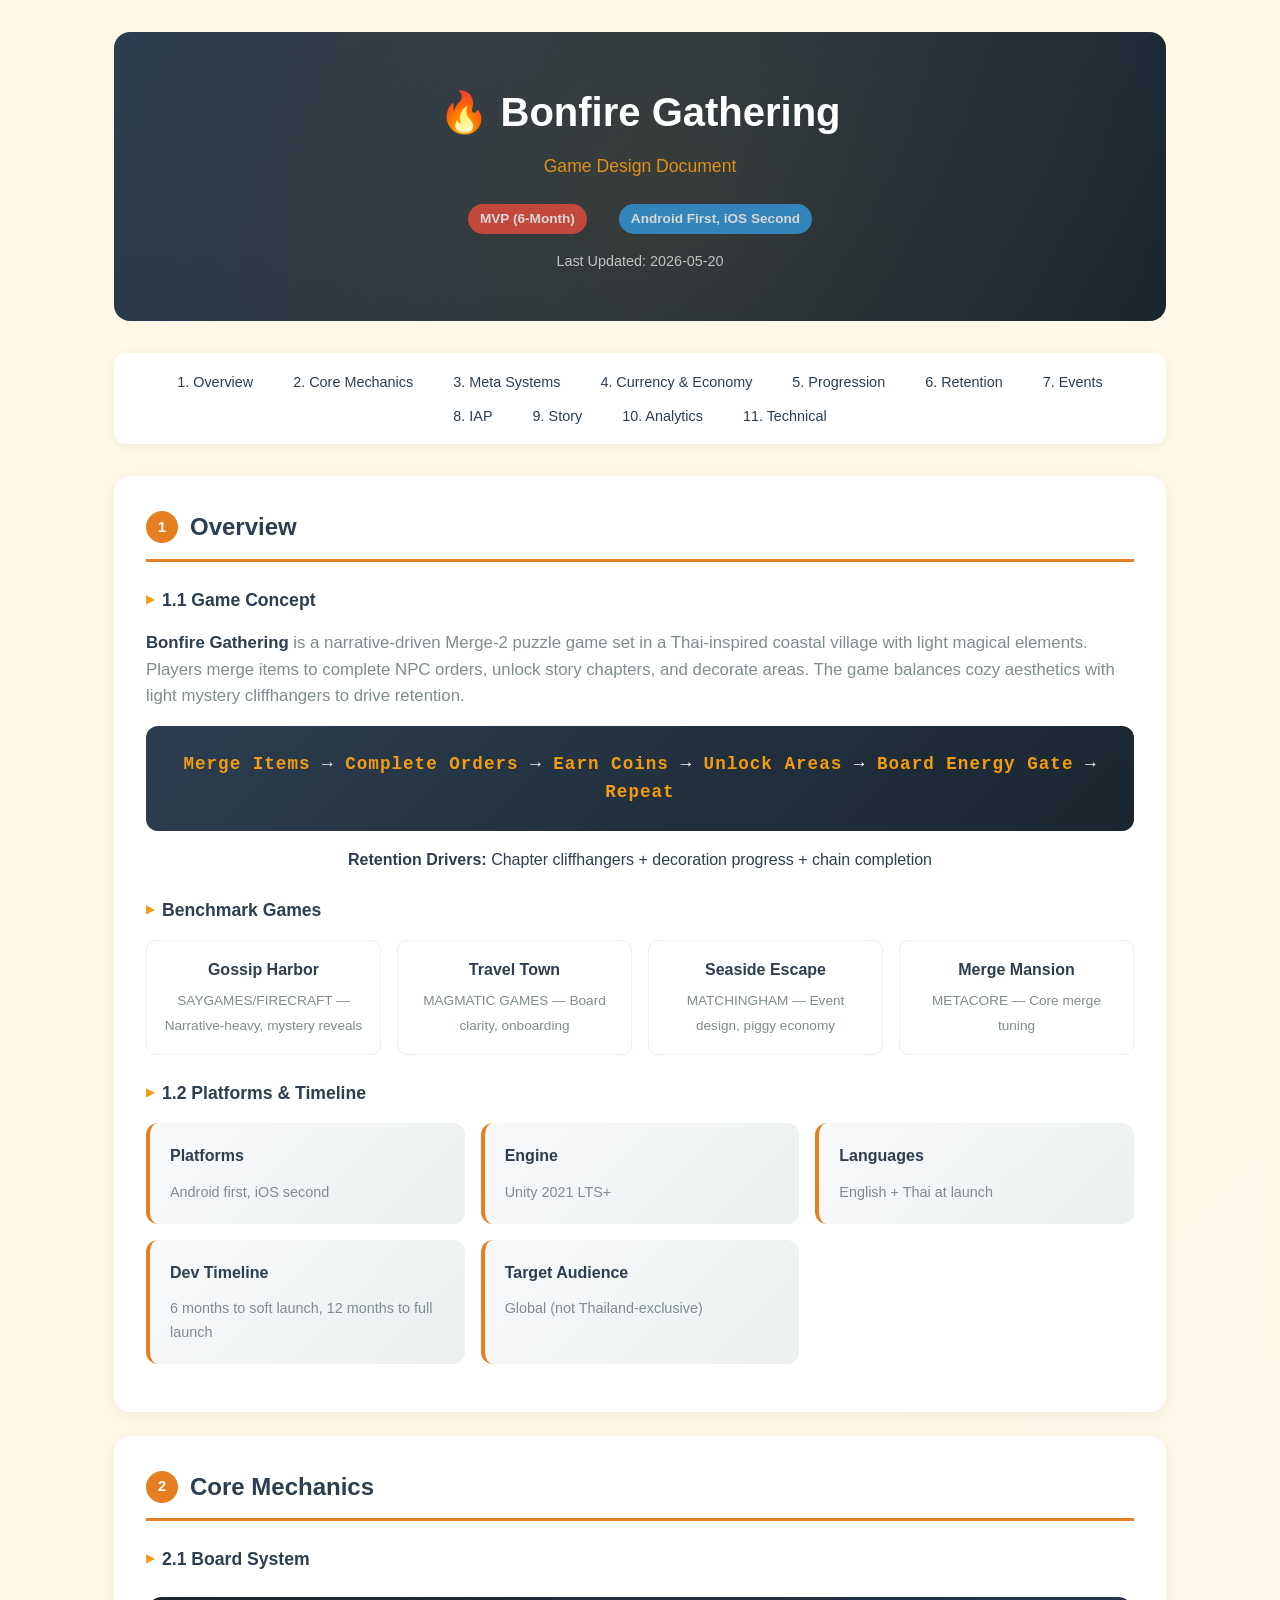
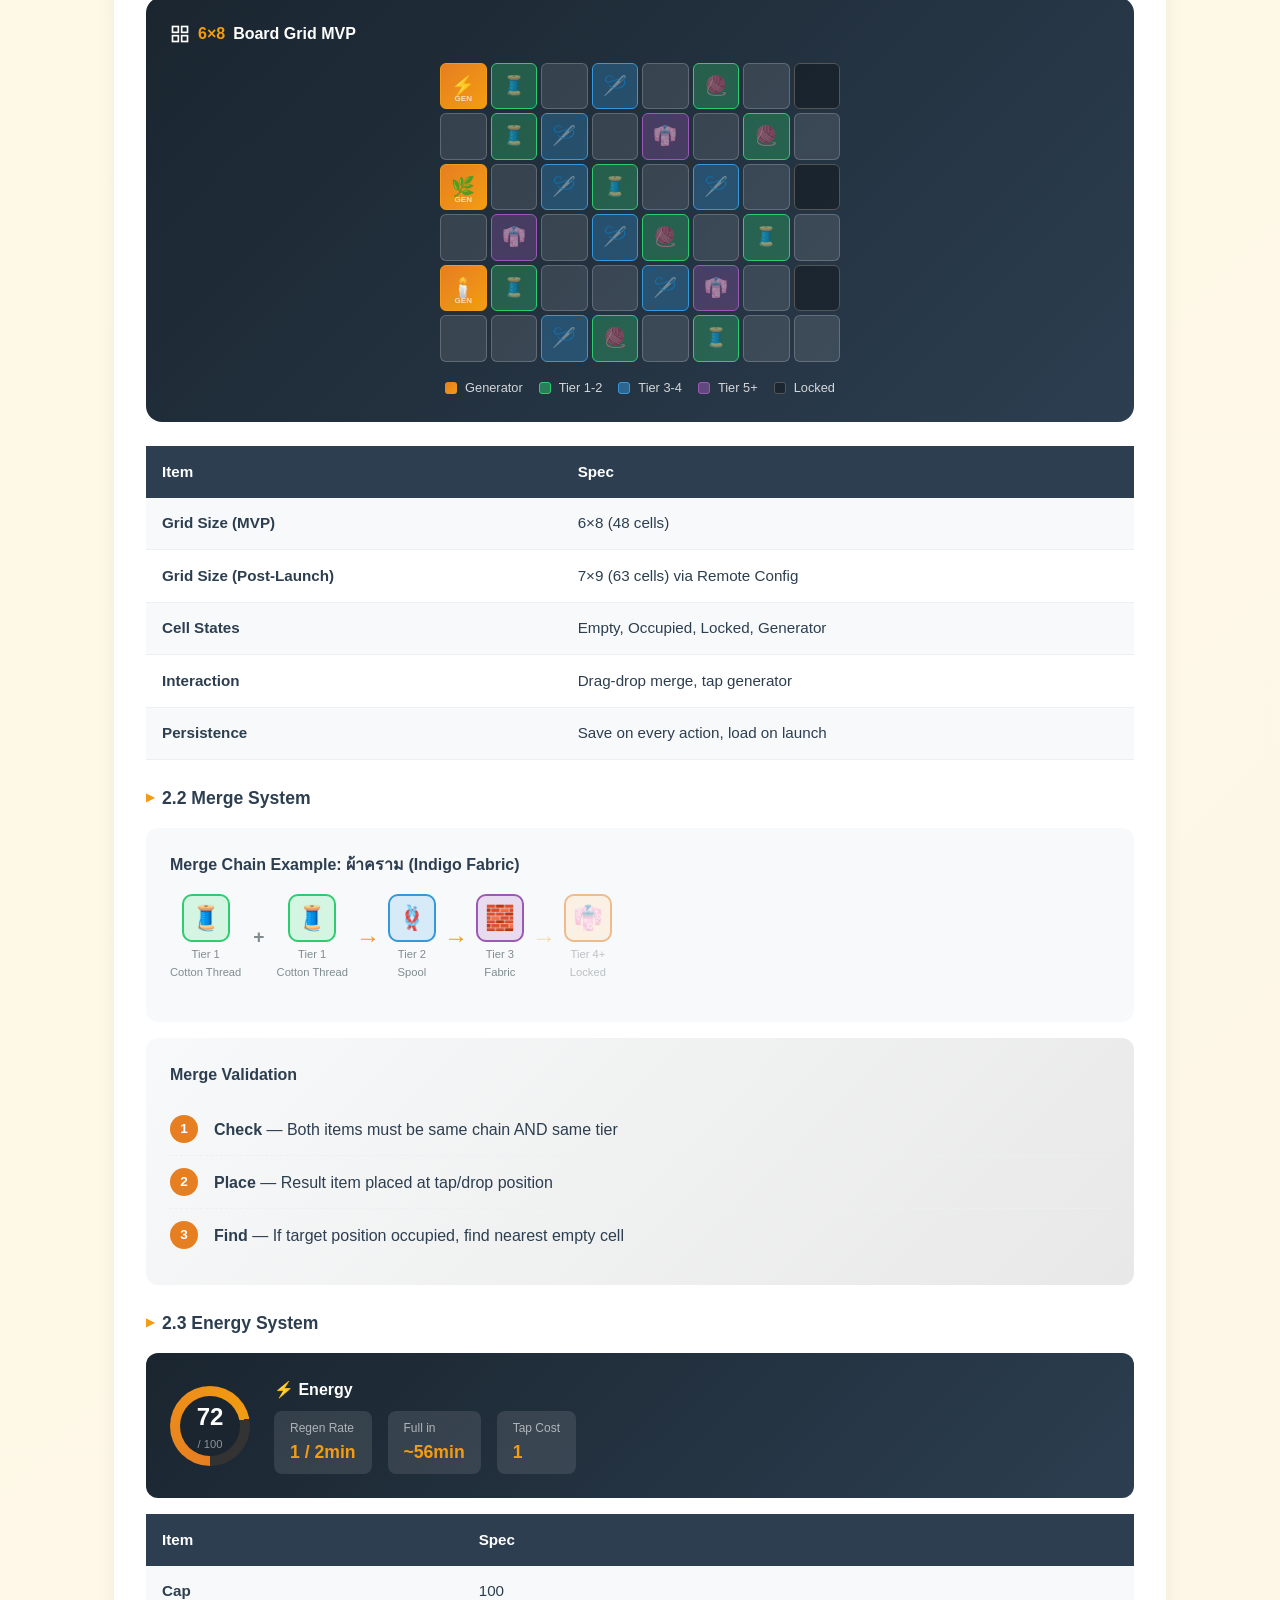
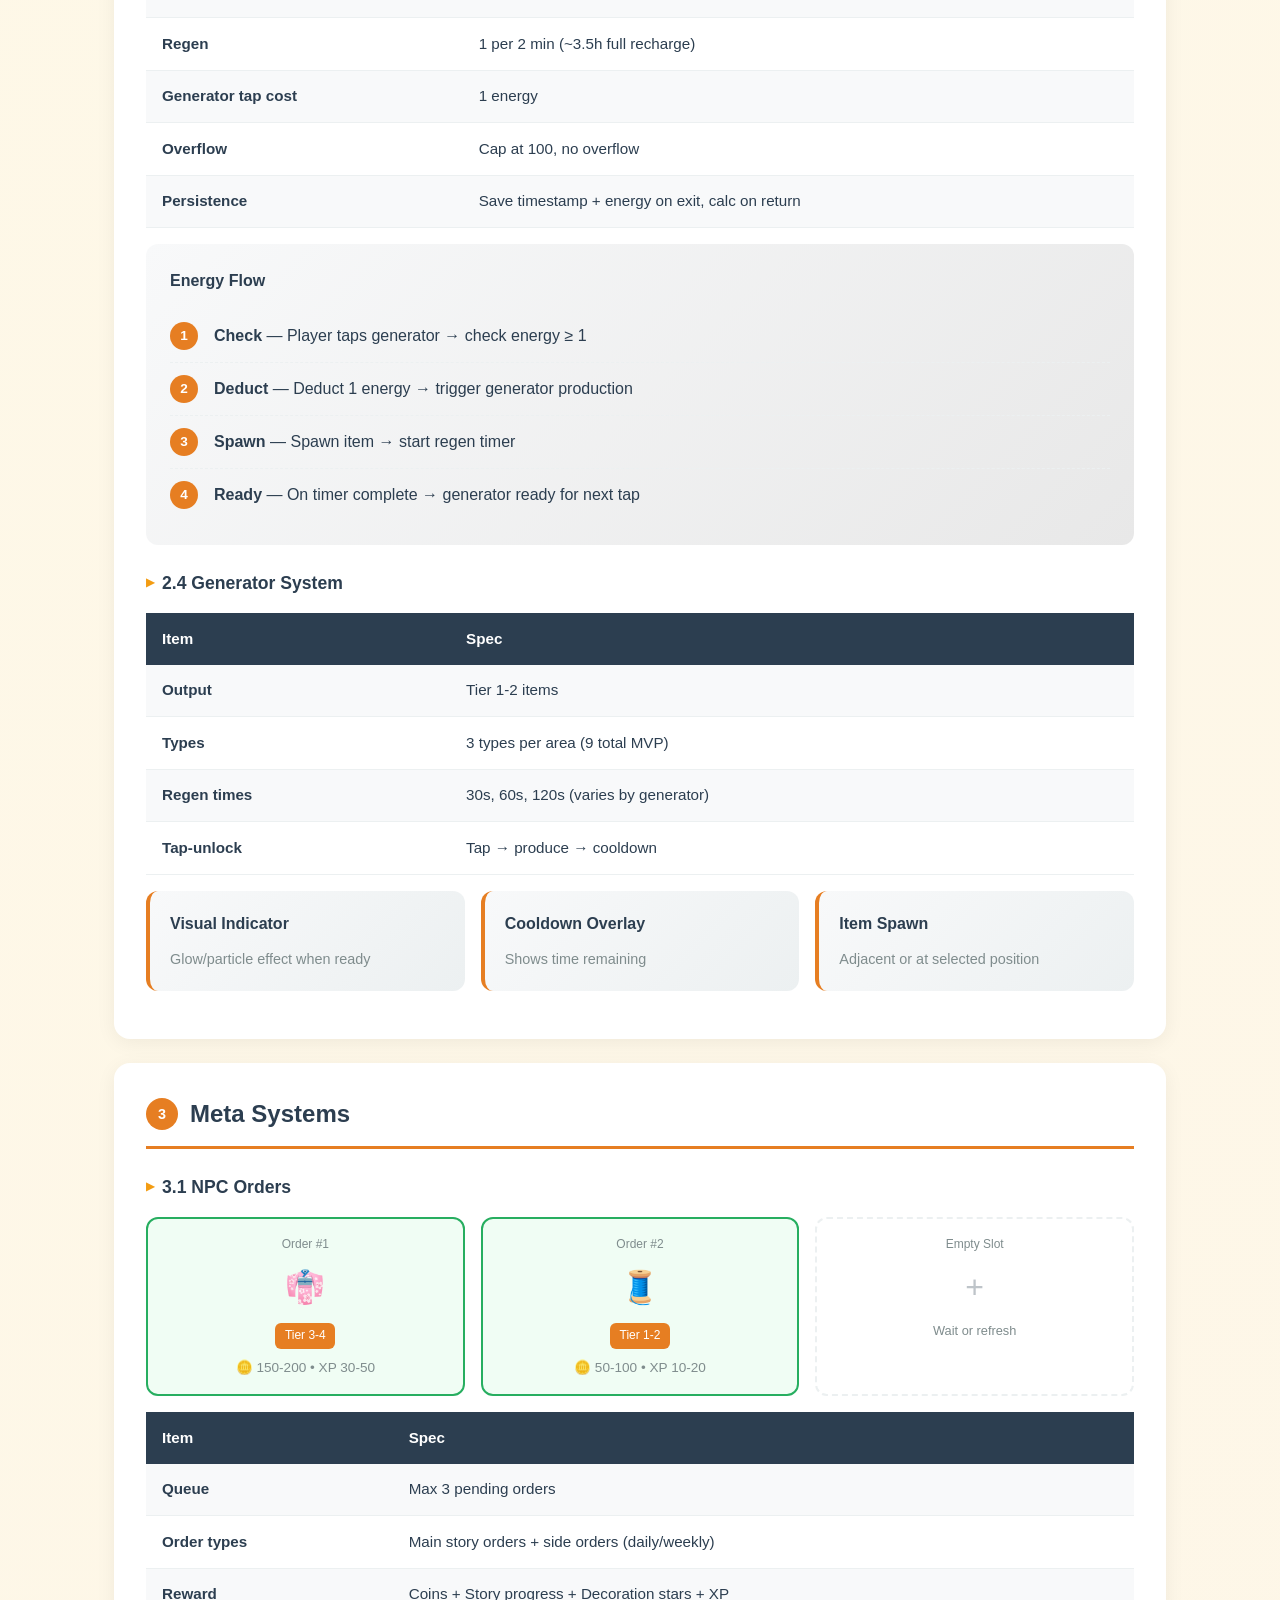
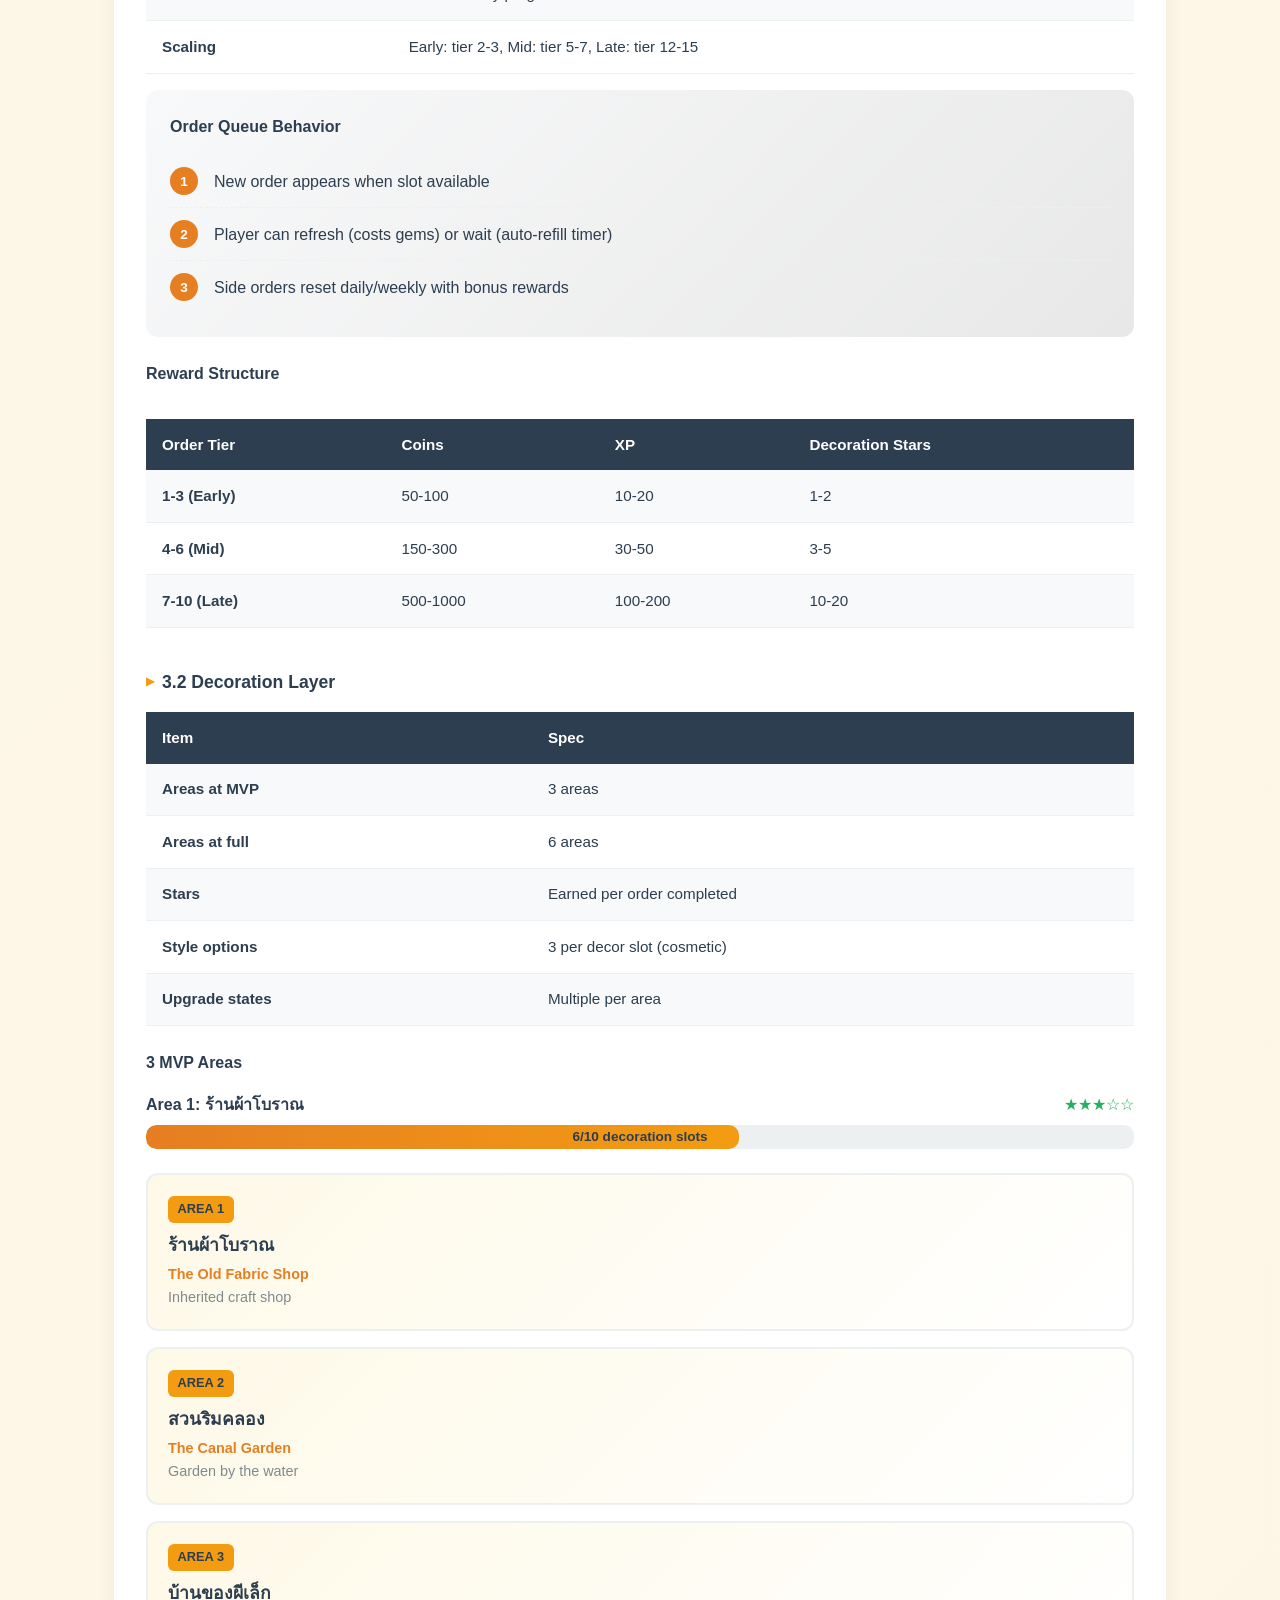
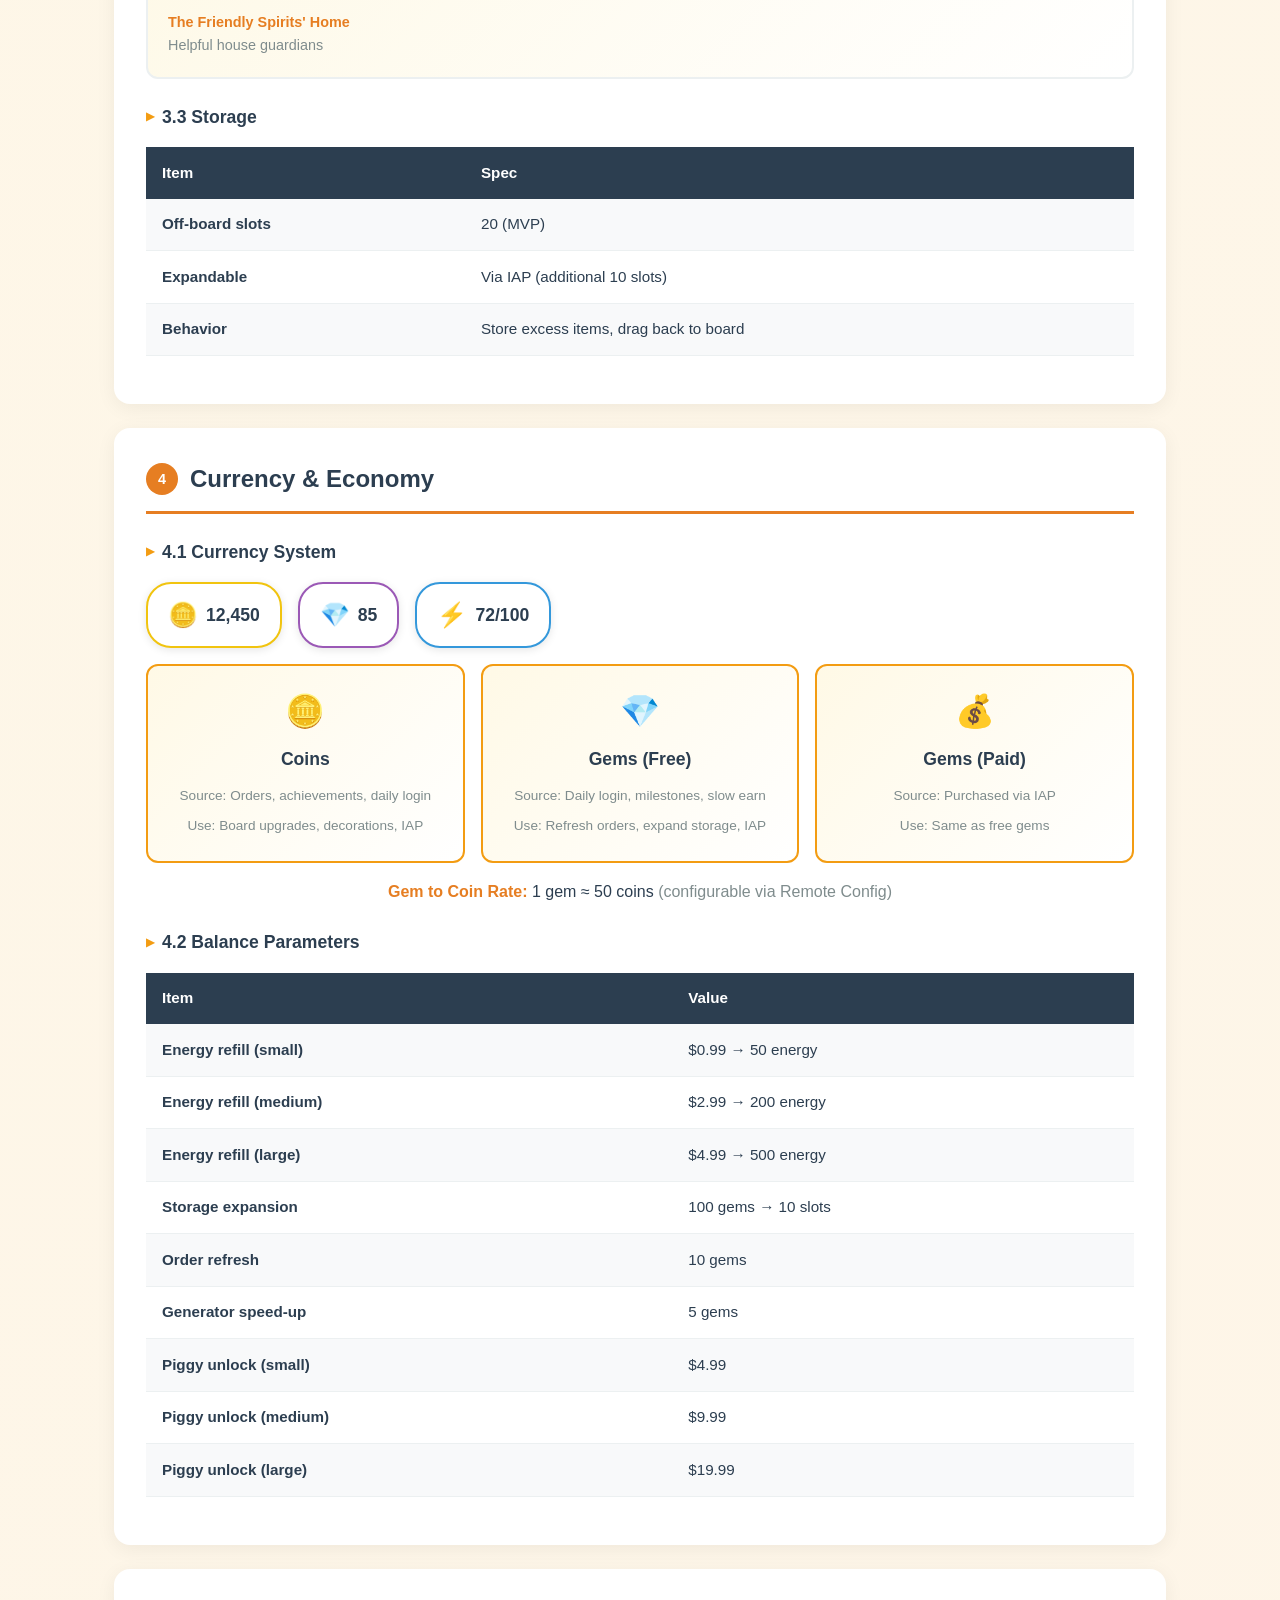
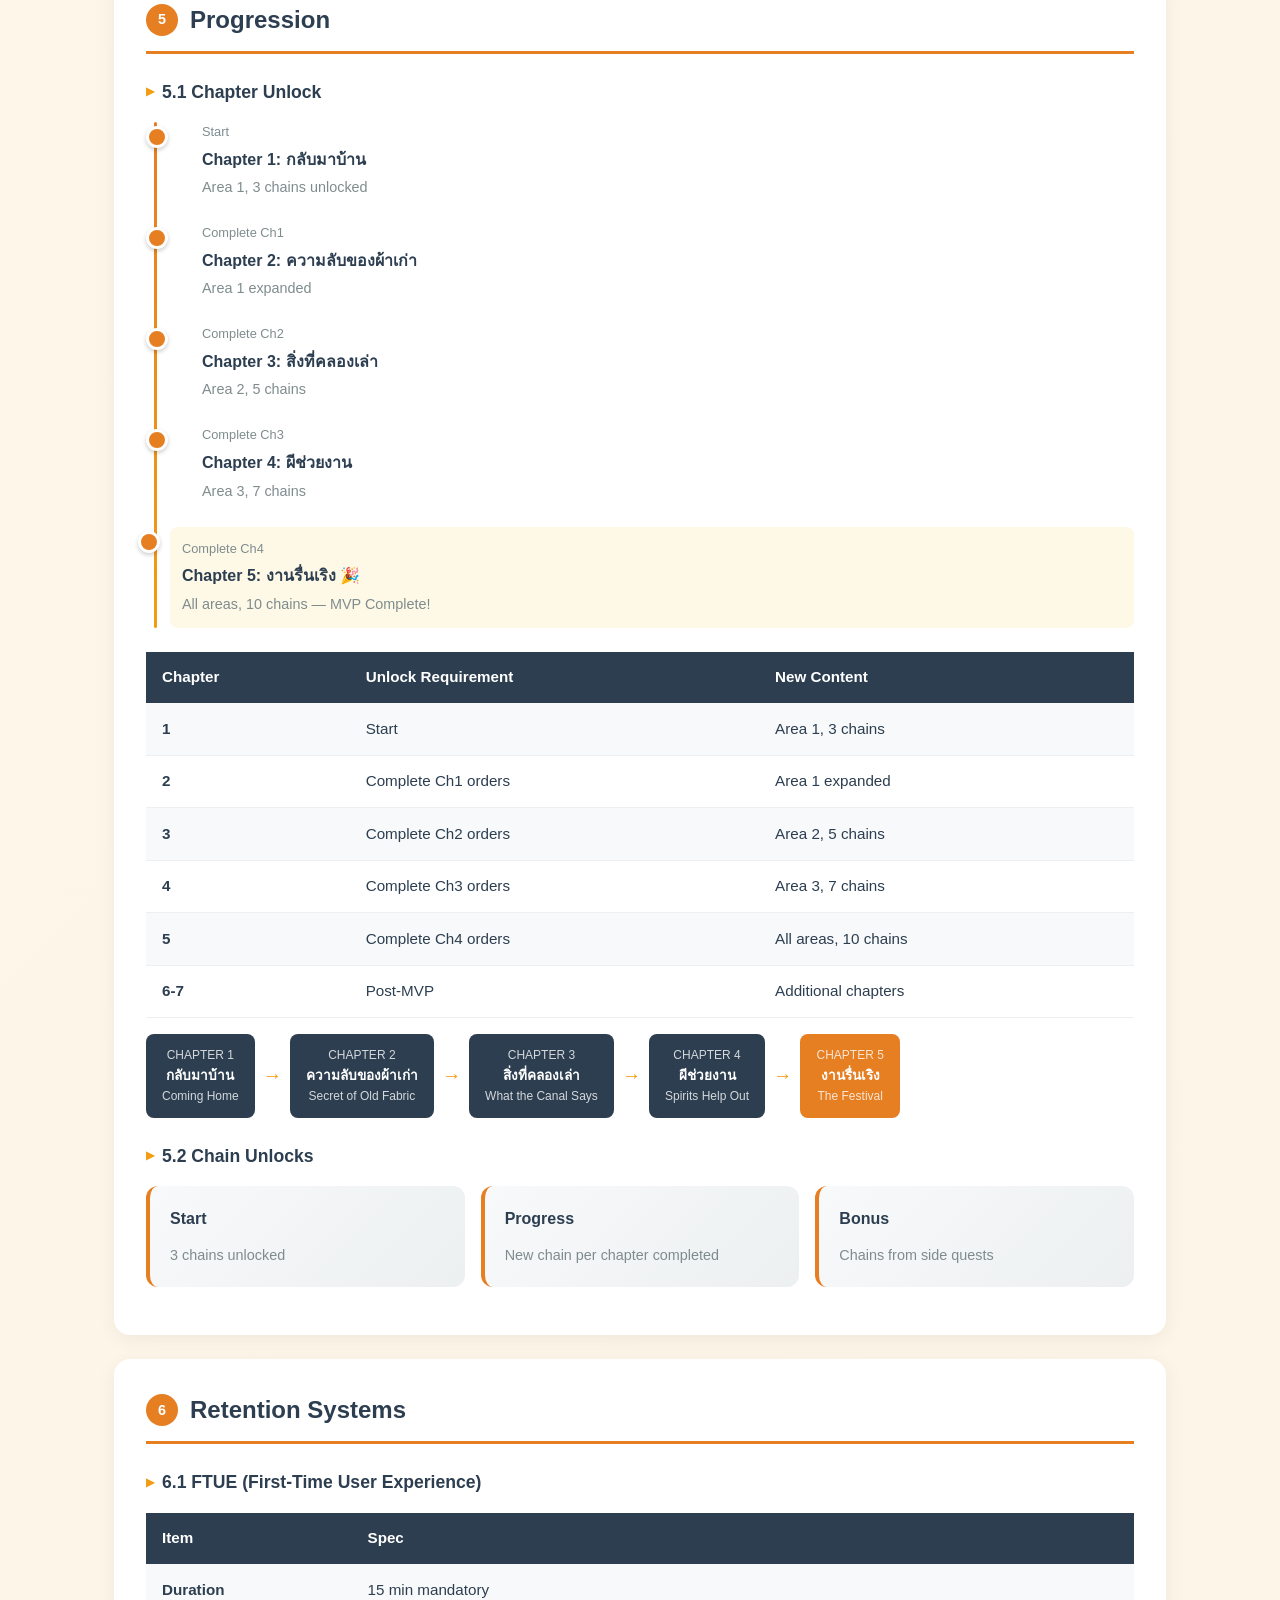
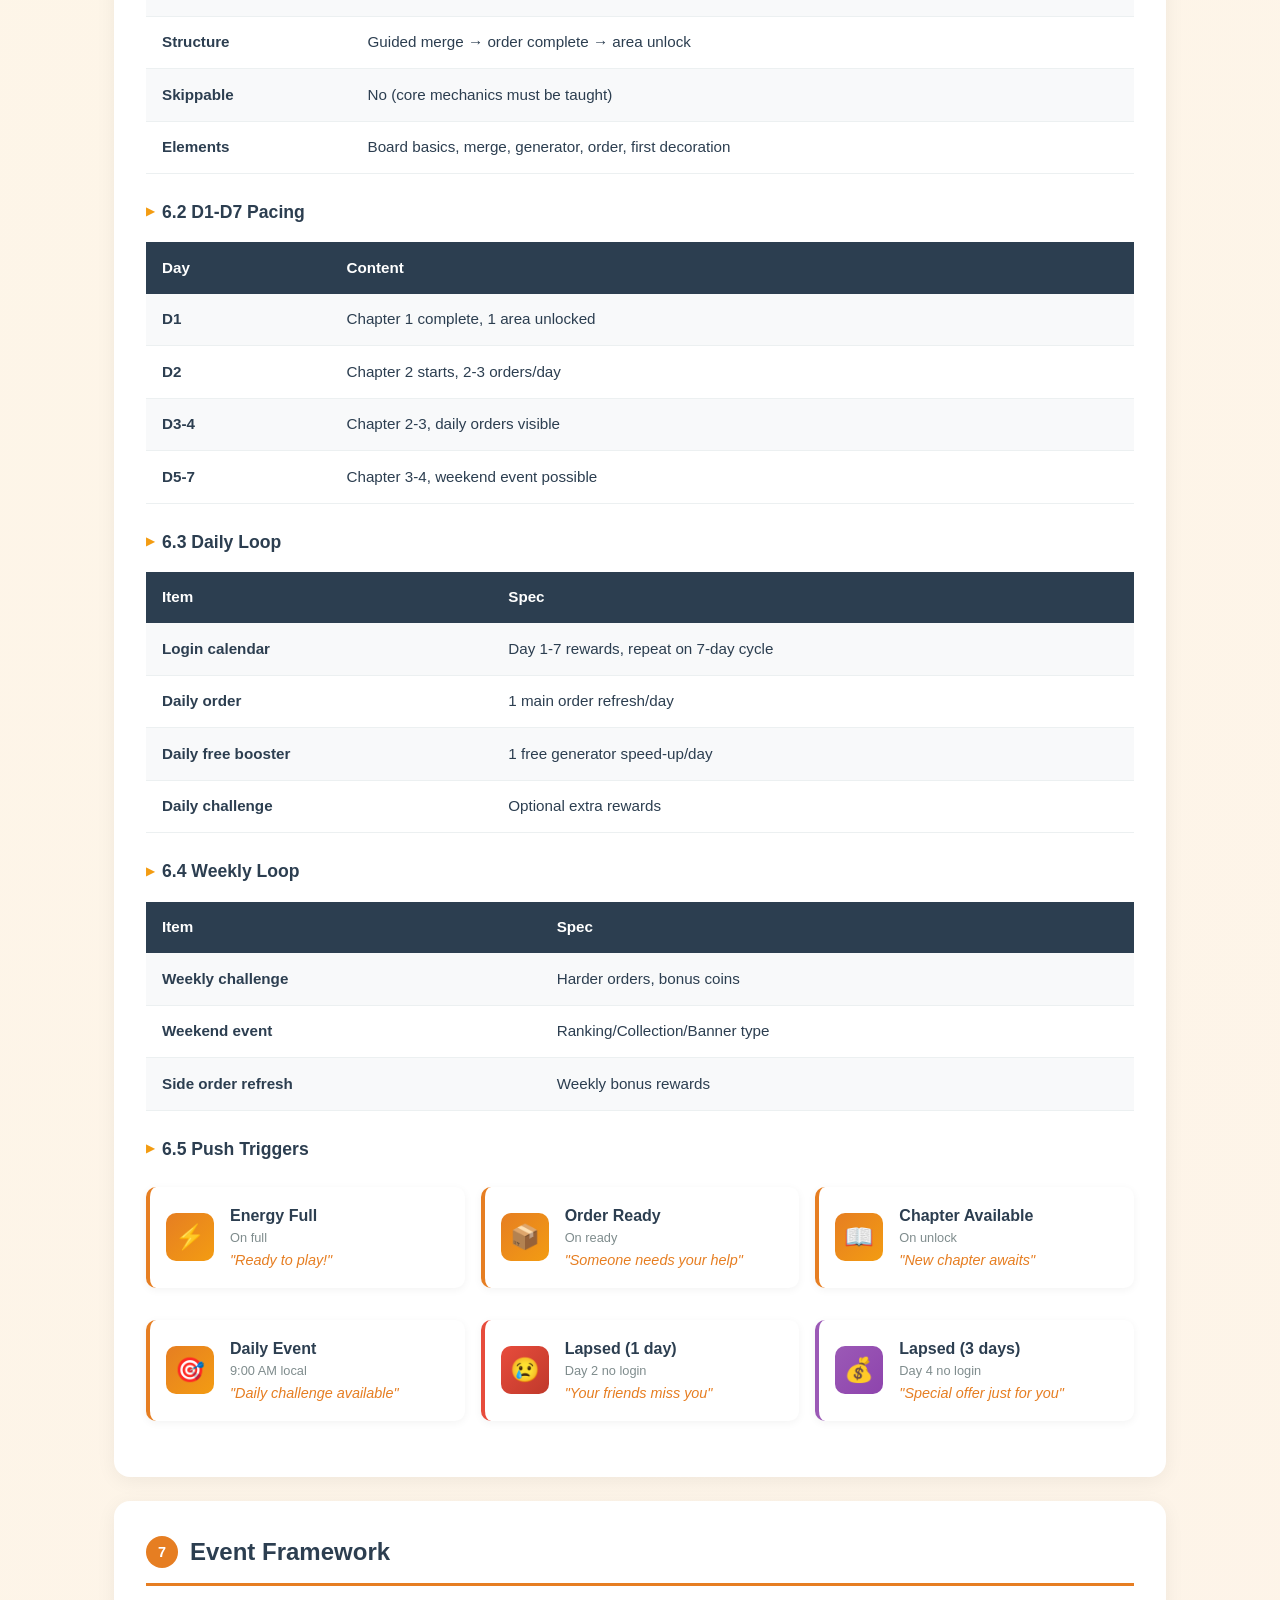
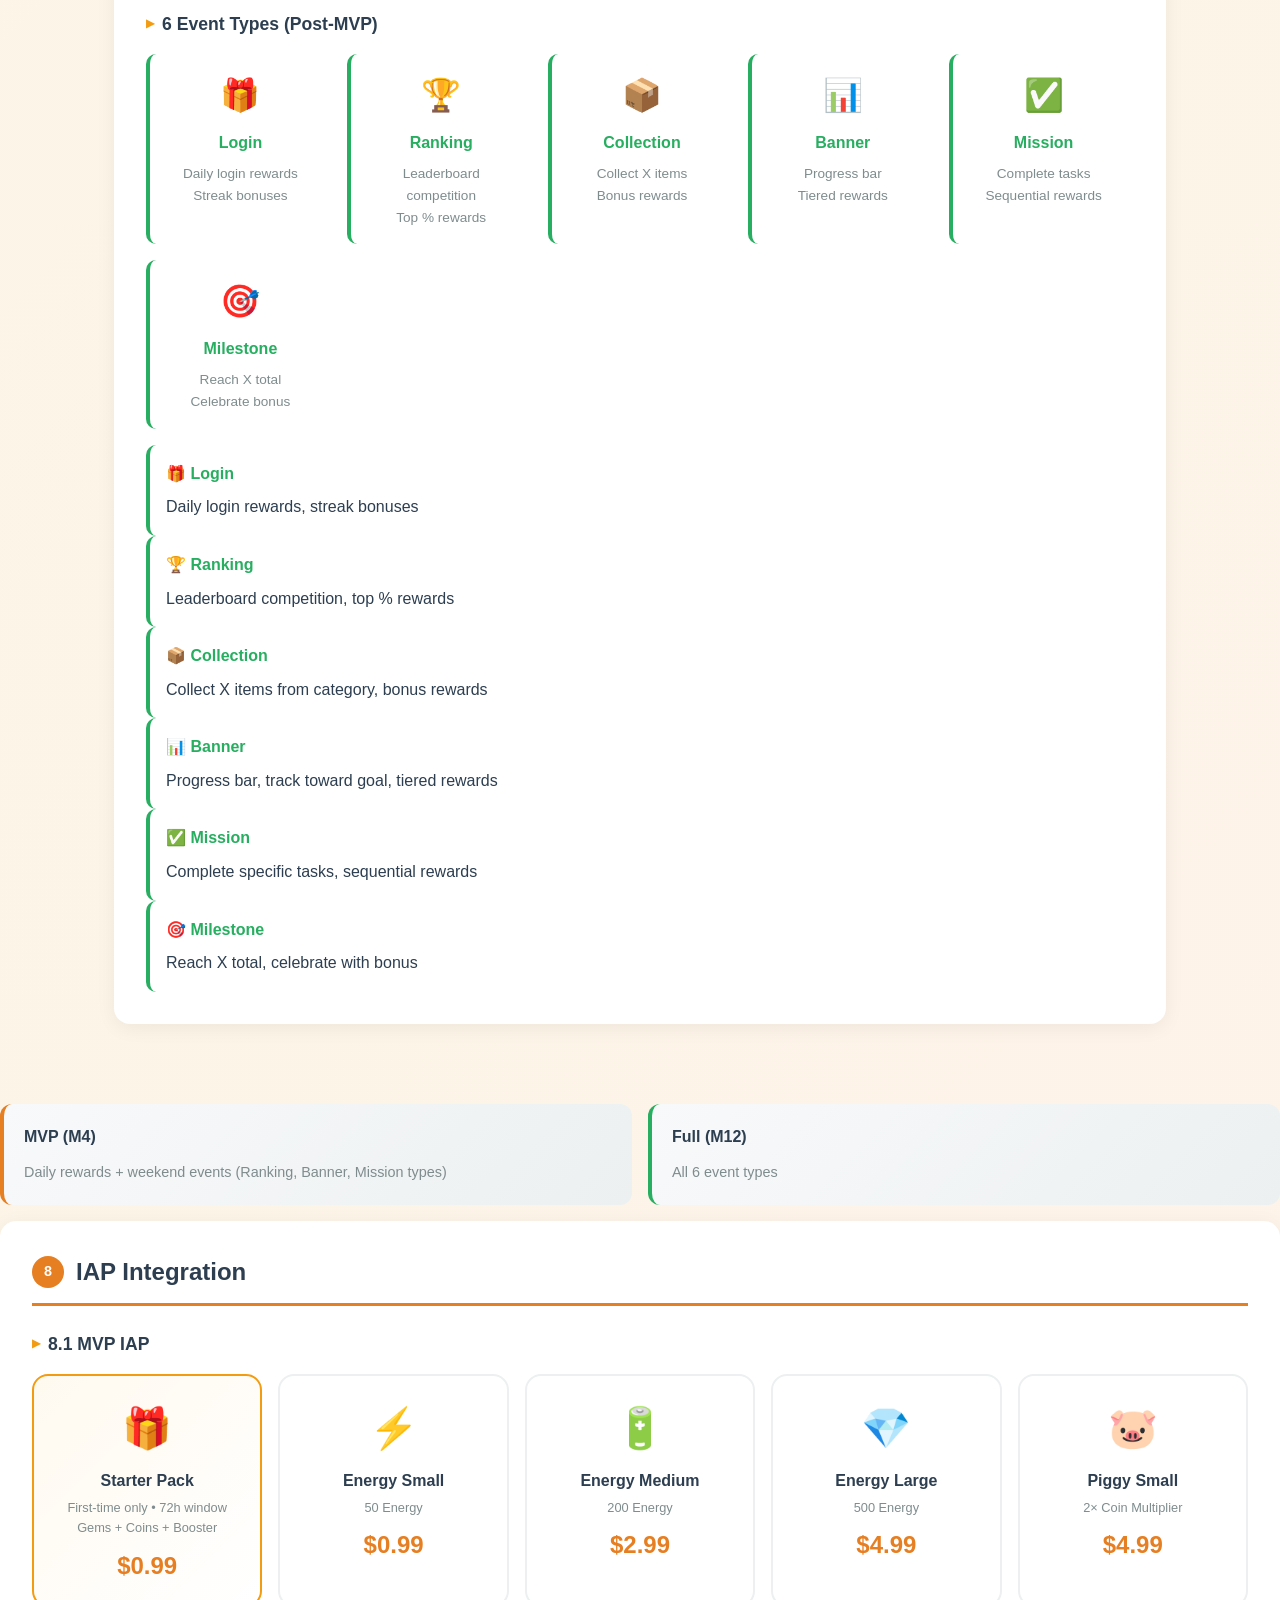
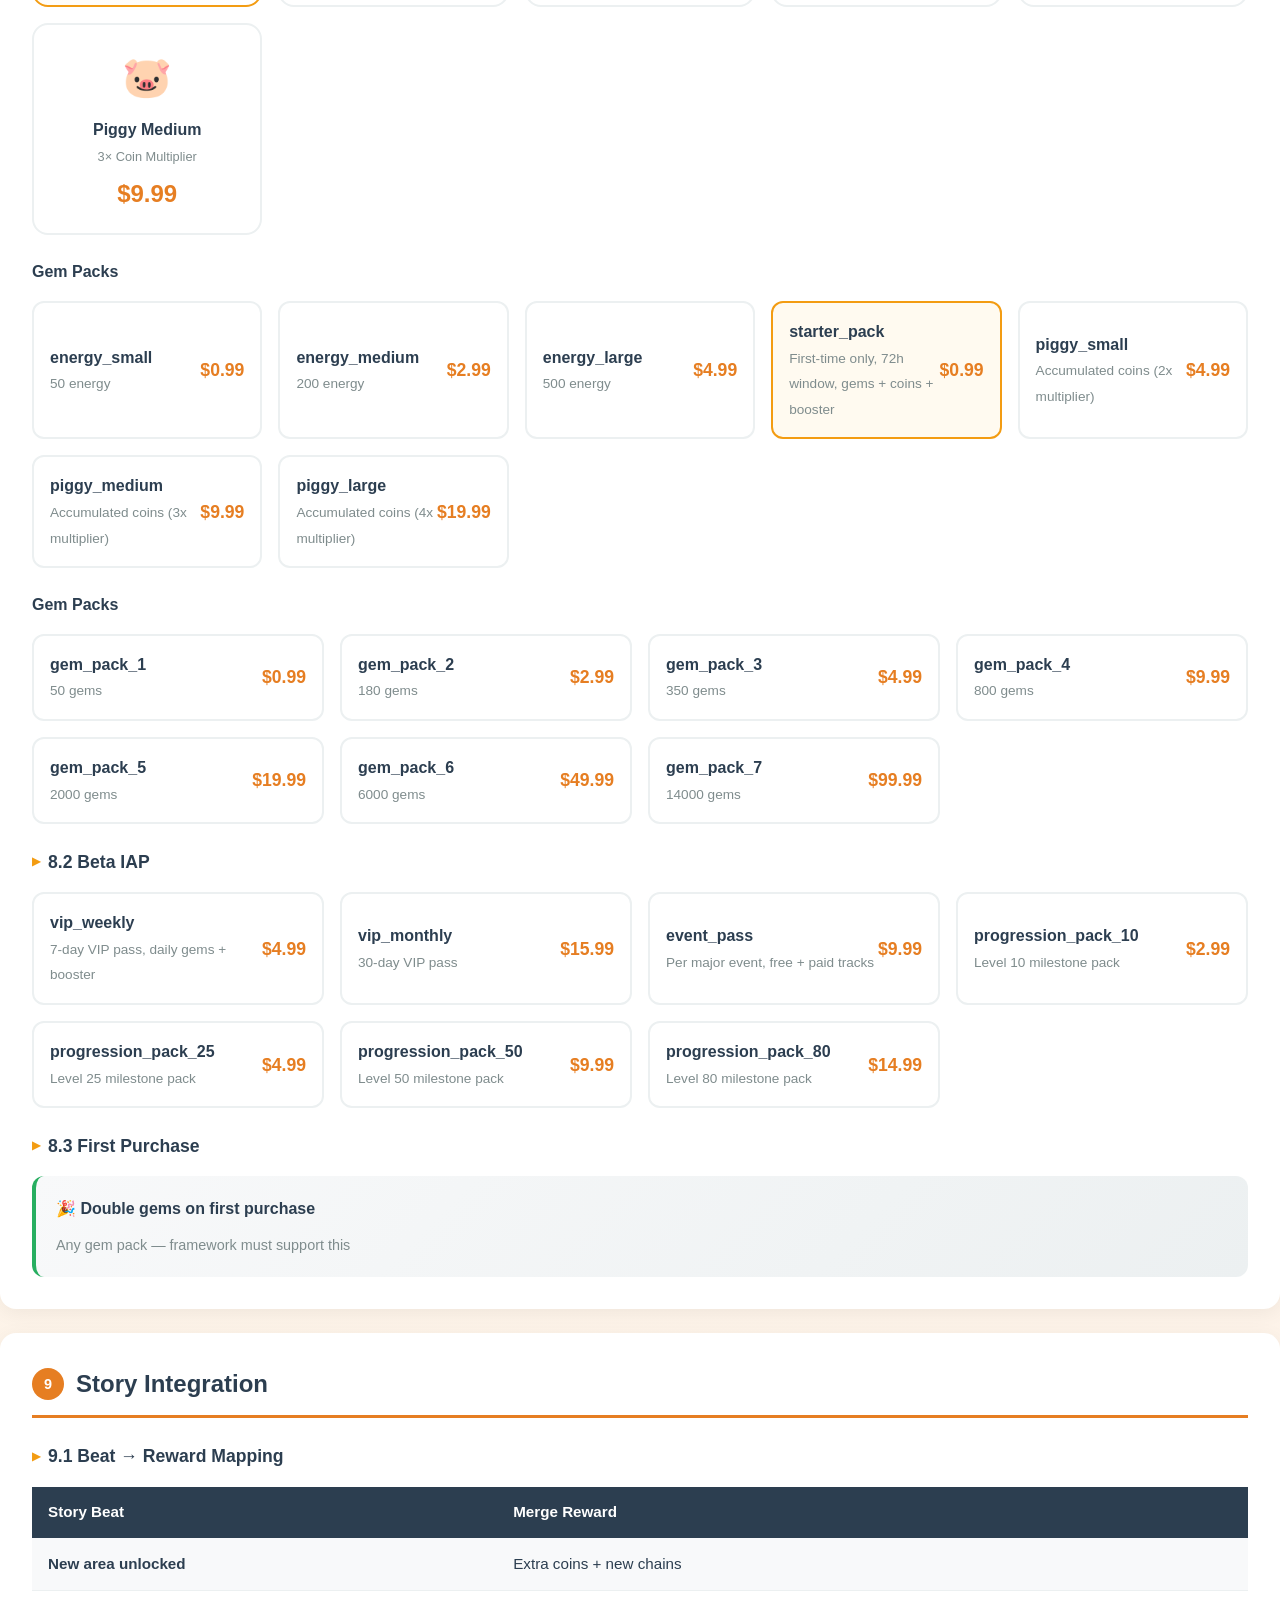
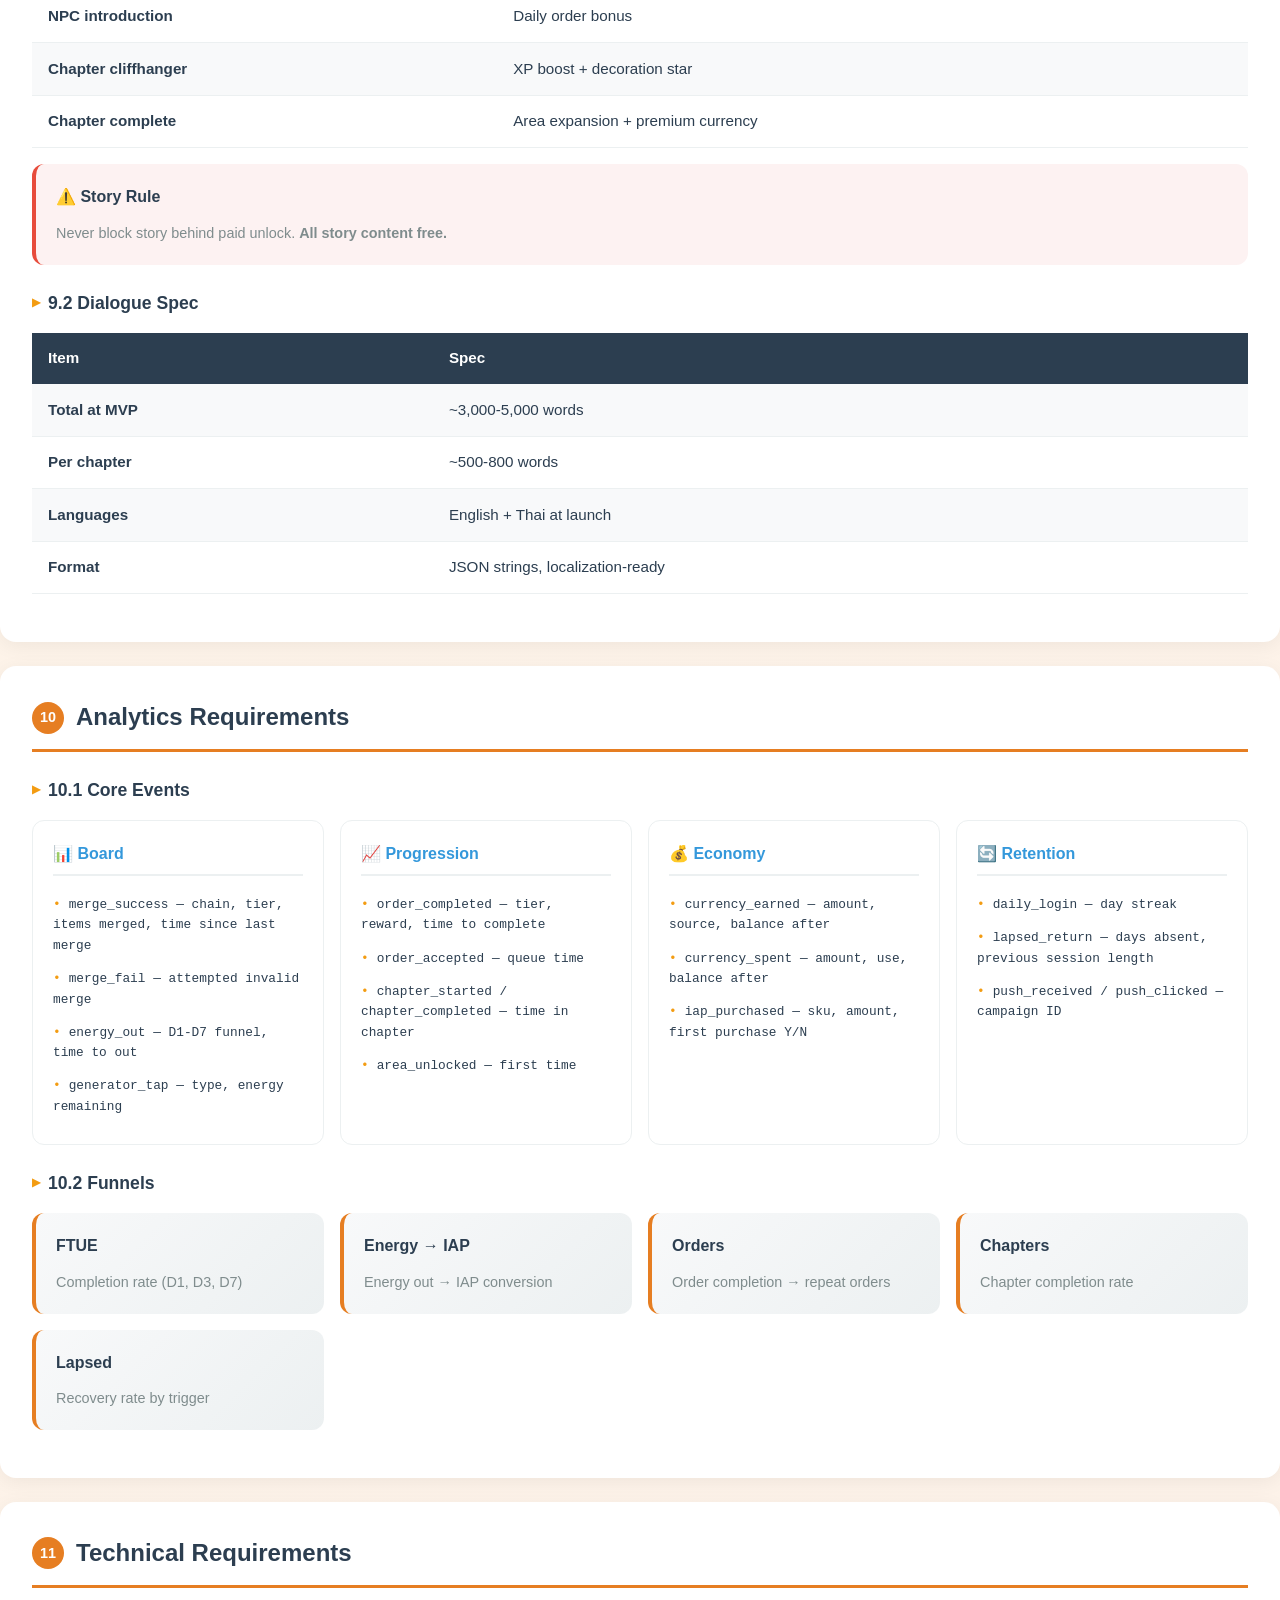
==== public/GAME_DESIGN_DOC.html @ 785aa9d3 "Reorganize docs to public/ for Vercel deployment" ====
<!DOCTYPE html>
<html lang="en">
<head>
<meta charset="UTF-8">
<meta name="viewport" content="width=device-width, initial-scale=1.0">
<title>Game Design Document — Bonfire Gathering</title>
<style>
  :root {
    --primary: #e67e22;
    --primary-dark: #d35400;
    --secondary: #2c3e50;
    --accent: #f39c12;
    --bg-light: #fef9e7;
    --bg-card: #ffffff;
    --text: #2c3e50;
    --text-light: #7f8c8d;
    --border: #ecf0f1;
    --success: #27ae60;
    --info: #3498db;
  }

  * { box-sizing: border-box; margin: 0; padding: 0; }

  body {
    font-family: -apple-system, BlinkMacSystemFont, 'Segoe UI', Roboto, sans-serif;
    background: linear-gradient(135deg, var(--bg-light) 0%, #fdf2e9 100%);
    color: var(--text);
    line-height: 1.6;
    min-height: 100vh;
  }

  .container {
    max-width: 1100px;
    margin: 0 auto;
    padding: 2rem 1.5rem;
  }

  header {
    text-align: center;
    padding: 3rem 1rem;
    background: linear-gradient(135deg, var(--secondary) 0%, #1a252f 100%);
    color: white;
    border-radius: 16px;
    margin-bottom: 2rem;
    position: relative;
    overflow: hidden;
  }

  header::before {
    content: '';
    position: absolute;
    top: -50%;
    left: -50%;
    width: 200%;
    height: 200%;
    background: radial-gradient(circle, rgba(243,156,18,0.1) 0%, transparent 50%);
    animation: glow 8s ease-in-out infinite;
  }

  @keyframes glow {
    0%, 100% { transform: scale(1); opacity: 0.5; }
    50% { transform: scale(1.1); opacity: 0.8; }
  }

  header h1 {
    font-size: 2.5rem;
    font-weight: 700;
    margin-bottom: 0.5rem;
    position: relative;
  }

  header .subtitle {
    font-size: 1.1rem;
    opacity: 0.9;
    color: var(--accent);
  }

  header .meta {
    display: flex;
    justify-content: center;
    gap: 2rem;
    margin-top: 1.5rem;
    font-size: 0.9rem;
    opacity: 0.8;
  }

  .badge {
    display: inline-block;
    background: var(--accent);
    color: var(--secondary);
    padding: 0.25rem 0.75rem;
    border-radius: 20px;
    font-weight: 600;
    font-size: 0.85rem;
  }

  .badge.mvp { background: #e74c3c; color: white; }
  .badge.platform { background: var(--info); color: white; }

  nav {
    background: var(--bg-card);
    border-radius: 12px;
    padding: 1rem;
    margin-bottom: 2rem;
    box-shadow: 0 2px 12px rgba(0,0,0,0.06);
    position: sticky;
    top: 1rem;
    z-index: 100;
  }

  nav ul {
    display: flex;
    flex-wrap: wrap;
    gap: 0.5rem;
    list-style: none;
    justify-content: center;
  }

  nav a {
    text-decoration: none;
    color: var(--text);
    padding: 0.5rem 1rem;
    border-radius: 8px;
    font-size: 0.9rem;
    font-weight: 500;
    transition: all 0.2s;
  }

  nav a:hover {
    background: var(--primary);
    color: white;
  }

  section {
    background: var(--bg-card);
    border-radius: 16px;
    padding: 2rem;
    margin-bottom: 1.5rem;
    box-shadow: 0 4px 20px rgba(0,0,0,0.06);
  }

  section h2 {
    color: var(--secondary);
    font-size: 1.5rem;
    margin-bottom: 1.5rem;
    padding-bottom: 0.75rem;
    border-bottom: 3px solid var(--primary);
    display: flex;
    align-items: center;
    gap: 0.75rem;
  }

  section h2 .num {
    background: var(--primary);
    color: white;
    width: 32px;
    height: 32px;
    border-radius: 50%;
    display: flex;
    align-items: center;
    justify-content: center;
    font-size: 0.9rem;
  }

  h3 {
    color: var(--secondary);
    font-size: 1.1rem;
    margin: 1.5rem 0 1rem;
    display: flex;
    align-items: center;
    gap: 0.5rem;
  }

  h3::before {
    content: '▶';
    color: var(--accent);
    font-size: 0.7rem;
  }

  .core-loop {
    background: linear-gradient(135deg, var(--secondary) 0%, #1a252f 100%);
    color: white;
    padding: 1.5rem 2rem;
    border-radius: 12px;
    font-family: 'Courier New', monospace;
    font-size: 1.1rem;
    text-align: center;
    margin: 1rem 0;
    letter-spacing: 1px;
  }

  .core-loop span {
    color: var(--accent);
    font-weight: bold;
  }

  table {
    width: 100%;
    border-collapse: collapse;
    margin: 1rem 0;
    font-size: 0.95rem;
  }

  th {
    background: var(--secondary);
    color: white;
    padding: 0.85rem 1rem;
    text-align: left;
    font-weight: 600;
  }

  td {
    padding: 0.85rem 1rem;
    border-bottom: 1px solid var(--border);
  }

  tr:nth-child(even) { background: #f8f9fa; }
  tr:hover { background: #fef9e7; }

  td:first-child { font-weight: 600; color: var(--secondary); }

  .info-grid {
    display: grid;
    grid-template-columns: repeat(auto-fit, minmax(280px, 1fr));
    gap: 1rem;
    margin: 1rem 0;
  }

  .info-card {
    background: linear-gradient(135deg, #f8f9fa 0%, #ecf0f1 100%);
    border-radius: 12px;
    padding: 1.25rem;
    border-left: 4px solid var(--primary);
  }

  .info-card h4 {
    color: var(--secondary);
    margin-bottom: 0.75rem;
    font-size: 1rem;
  }

  .info-card p { color: var(--text-light); font-size: 0.9rem; }

  .flow-diagram {
    background: linear-gradient(135deg, #f8f9fa 0%, #e8e8e8 100%);
    border-radius: 12px;
    padding: 1.5rem;
    margin: 1rem 0;
  }

  .flow-step {
    display: flex;
    align-items: center;
    gap: 1rem;
    padding: 0.75rem 0;
  }

  .flow-step:not(:last-child) {
    border-bottom: 1px dashed var(--border);
  }

  .flow-num {
    background: var(--primary);
    color: white;
    width: 28px;
    height: 28px;
    border-radius: 50%;
    display: flex;
    align-items: center;
    justify-content: center;
    font-size: 0.85rem;
    font-weight: bold;
    flex-shrink: 0;
  }

  .flow-text { flex: 1; }

  .flow-text strong { color: var(--secondary); }

  .areas-list {
    display: grid;
    gap: 1rem;
    margin: 1rem 0;
  }

  .area-card {
    background: linear-gradient(135deg, var(--bg-light) 0%, #fff 100%);
    border-radius: 12px;
    padding: 1.25rem;
    border: 2px solid var(--border);
    transition: all 0.3s;
  }

  .area-card:hover {
    border-color: var(--accent);
    transform: translateX(4px);
  }

  .area-card .area-num {
    display: inline-block;
    background: var(--accent);
    color: var(--secondary);
    padding: 0.2rem 0.6rem;
    border-radius: 6px;
    font-size: 0.8rem;
    font-weight: 700;
    margin-bottom: 0.5rem;
  }

  .area-card h4 {
    color: var(--secondary);
    font-size: 1.1rem;
    margin-bottom: 0.25rem;
  }

  .area-card .thai { color: var(--primary); font-weight: 600; }
  .area-card p { color: var(--text-light); font-size: 0.9rem; }

  .currency-grid {
    display: grid;
    grid-template-columns: repeat(auto-fit, minmax(200px, 1fr));
    gap: 1rem;
  }

  .currency-card {
    background: linear-gradient(135deg, #fff9e6 0%, #fff 100%);
    border-radius: 12px;
    padding: 1.25rem;
    text-align: center;
    border: 2px solid var(--accent);
  }

  .currency-card .icon {
    font-size: 2rem;
    margin-bottom: 0.5rem;
  }

  .currency-card h4 {
    color: var(--secondary);
    font-size: 1.1rem;
    margin-bottom: 0.5rem;
  }

  .currency-card ul {
    list-style: none;
    font-size: 0.85rem;
    color: var(--text-light);
  }

  .currency-card li { padding: 0.25rem 0; }

  .benchmark-list {
    display: grid;
    grid-template-columns: repeat(auto-fit, minmax(220px, 1fr));
    gap: 1rem;
    margin: 1rem 0;
  }

  .benchmark-card {
    background: white;
    border-radius: 10px;
    padding: 1rem;
    border: 1px solid var(--border);
    text-align: center;
  }

  .benchmark-card strong { color: var(--secondary); display: block; margin-bottom: 0.25rem; }
  .benchmark-card span { color: var(--text-light); font-size: 0.85rem; }

  .reward-table { overflow-x: auto; }

  .order-types {
    display: grid;
    grid-template-columns: repeat(auto-fit, minmax(250px, 1fr));
    gap: 1rem;
  }

  .order-type {
    background: white;
    border-radius: 10px;
    padding: 1rem;
    border-left: 4px solid var(--success);
  }

  .order-type h4 { color: var(--success); margin-bottom: 0.5rem; }

  .event-type {
    background: white;
    border-radius: 10px;
    padding: 1rem;
    margin: 0.5rem 0;
    border: 1px solid var(--border);
  }

  .event-type strong { color: var(--info); }

  .push-grid {
    display: grid;
    grid-template-columns: repeat(auto-fit, minmax(300px, 1fr));
    gap: 0.75rem;
  }

  .push-item {
    display: flex;
    justify-content: space-between;
    align-items: center;
    padding: 0.75rem 1rem;
    background: #f8f9fa;
    border-radius: 8px;
    font-size: 0.9rem;
  }

  .push-item .trigger { font-weight: 600; color: var(--secondary); }
  .push-item .timing { color: var(--text-light); font-size: 0.8rem; }
  .push-item .theme { color: var(--primary); font-style: italic; }

  .chapter-flow {
    display: flex;
    flex-wrap: wrap;
    gap: 0.5rem;
    align-items: center;
    margin: 1rem 0;
  }

  .chapter-box {
    background: var(--secondary);
    color: white;
    padding: 0.75rem 1rem;
    border-radius: 8px;
    text-align: center;
    min-width: 100px;
  }

  .chapter-box .ch-num { font-size: 0.75rem; opacity: 0.8; }
  .chapter-box .ch-title { font-weight: 600; font-size: 0.85rem; }

  .chapter-arrow { color: var(--accent); font-size: 1.2rem; }

  /* ===== BOARD MOCKUP VISUALIZATION ===== */
  .board-mockup {
    background: linear-gradient(135deg, #1a252f 0%, #2c3e50 100%);
    border-radius: 16px;
    padding: 1.5rem;
    margin: 1.5rem 0;
    position: relative;
  }

  .board-mockup-title {
    color: white;
    font-size: 1rem;
    font-weight: 600;
    margin-bottom: 1rem;
    display: flex;
    align-items: center;
    gap: 0.5rem;
  }

  .board-mockup-title span { color: var(--accent); }

  .board-grid {
    display: grid;
    grid-template-columns: repeat(8, 1fr);
    gap: 4px;
    max-width: 400px;
    margin: 0 auto;
  }

  .board-cell {
    aspect-ratio: 1;
    background: rgba(255,255,255,0.1);
    border-radius: 6px;
    border: 1px solid rgba(255,255,255,0.2);
    display: flex;
    align-items: center;
    justify-content: center;
    font-size: 0.7rem;
    color: rgba(255,255,255,0.5);
    position: relative;
  }

  .board-cell.generator {
    background: linear-gradient(135deg, var(--primary), var(--accent));
    border-color: var(--accent);
    color: white;
    font-weight: bold;
  }

  .board-cell.locked {
    background: rgba(0,0,0,0.3);
    border-color: #555;
  }

  .board-cell.item-tier-1 { background: rgba(46, 204, 113, 0.3); border-color: #2ecc71; }
  .board-cell.item-tier-2 { background: rgba(52, 152, 219, 0.3); border-color: #3498db; }
  .board-cell.item-tier-3 { background: rgba(155, 89, 182, 0.3); border-color: #9b59b6; }
  .board-cell.item-tier-4 { background: rgba(241, 196, 15, 0.3); border-color: #f1c40f; }

  .board-cell .item-icon {
    font-size: 1.2rem;
  }

  .board-cell .cell-label {
    position: absolute;
    bottom: 2px;
    font-size: 0.5rem;
    color: rgba(255,255,255,0.7);
  }

  .board-legend {
    display: flex;
    flex-wrap: wrap;
    gap: 1rem;
    margin-top: 1rem;
    justify-content: center;
  }

  .legend-item {
    display: flex;
    align-items: center;
    gap: 0.5rem;
    color: rgba(255,255,255,0.8);
    font-size: 0.8rem;
  }

  .legend-dot {
    width: 12px;
    height: 12px;
    border-radius: 3px;
  }

  /* ===== MERGE CHAIN VISUALIZATION ===== */
  .merge-chain-visual {
    display: flex;
    align-items: center;
    gap: 0.5rem;
    margin: 1rem 0;
    flex-wrap: wrap;
  }

  .chain-node {
    display: flex;
    flex-direction: column;
    align-items: center;
    gap: 0.25rem;
  }

  .chain-icon {
    width: 48px;
    height: 48px;
    border-radius: 10px;
    display: flex;
    align-items: center;
    justify-content: center;
    font-size: 1.5rem;
    border: 2px solid;
  }

  .chain-node.tier-1 .chain-icon { background: #d5f5e3; border-color: #2ecc71; }
  .chain-node.tier-2 .chain-icon { background: #d6eaf8; border-color: #3498db; }
  .chain-node.tier-3 .chain-icon { background: #e8daef; border-color: #9b59b6; }
  .chain-node.tier-4 .chain-icon { background: #fdebd0; border-color: #e67e22; }
  .chain-node.tier-5 .chain-icon { background: #fadbd8; border-color: #e74c3c; }

  .chain-label {
    font-size: 0.7rem;
    color: var(--text-light);
    text-align: center;
  }

  .merge-arrow {
    font-size: 1.5rem;
    color: var(--accent);
    font-weight: bold;
  }

  .merge-plus {
    font-size: 1.2rem;
    color: var(--text-light);
    font-weight: bold;
    padding: 0 0.25rem;
  }

  /* ===== ENERGY GAUGE ===== */
  .energy-gauge {
    background: linear-gradient(135deg, #1a252f 0%, #2c3e50 100%);
    border-radius: 12px;
    padding: 1.5rem;
    margin: 1rem 0;
    display: flex;
    align-items: center;
    gap: 1.5rem;
  }

  .gauge-visual {
    position: relative;
    width: 80px;
    height: 80px;
  }

  .gauge-circle {
    width: 80px;
    height: 80px;
    border-radius: 50%;
    background: conic-gradient(from 180deg, var(--primary) 0%, var(--accent) 72%, #333 72%);
    display: flex;
    align-items: center;
    justify-content: center;
    position: relative;
  }

  .gauge-inner {
    width: 60px;
    height: 60px;
    border-radius: 50%;
    background: #1a252f;
    display: flex;
    align-items: center;
    justify-content: center;
    flex-direction: column;
  }

  .gauge-value {
    color: white;
    font-size: 1.5rem;
    font-weight: bold;
  }

  .gauge-max {
    color: rgba(255,255,255,0.5);
    font-size: 0.7rem;
  }

  .energy-info {
    flex: 1;
  }

  .energy-info h4 {
    color: white;
    margin-bottom: 0.5rem;
  }

  .energy-stats {
    display: flex;
    gap: 1rem;
    flex-wrap: wrap;
  }

  .energy-stat {
    background: rgba(255,255,255,0.1);
    padding: 0.5rem 1rem;
    border-radius: 8px;
  }

  .energy-stat .label {
    color: rgba(255,255,255,0.6);
    font-size: 0.75rem;
  }

  .energy-stat .value {
    color: var(--accent);
    font-weight: bold;
    font-size: 1.1rem;
  }

  /* ===== CURRENCY DISPLAY ===== */
  .currency-display {
    display: flex;
    gap: 1rem;
    flex-wrap: wrap;
    margin: 1rem 0;
  }

  .currency-badge {
    display: flex;
    align-items: center;
    gap: 0.5rem;
    background: white;
    padding: 0.75rem 1.25rem;
    border-radius: 25px;
    box-shadow: 0 2px 8px rgba(0,0,0,0.1);
    border: 2px solid;
  }

  .currency-badge.coins { border-color: #f1c40f; }
  .currency-badge.gems { border-color: #9b59b6; }
  .currency-badge.energy { border-color: #3498db; }

  .currency-badge .icon {
    font-size: 1.5rem;
  }

  .currency-badge .amount {
    font-weight: bold;
    font-size: 1.1rem;
    color: var(--secondary);
  }

  /* ===== ORDER QUEUE VISUAL ===== */
  .order-queue-visual {
    display: flex;
    gap: 1rem;
    margin: 1rem 0;
    flex-wrap: wrap;
  }

  .order-slot {
    flex: 1;
    min-width: 180px;
    background: white;
    border-radius: 12px;
    padding: 1rem;
    border: 2px dashed var(--border);
    text-align: center;
  }

  .order-slot.active {
    border-style: solid;
    border-color: var(--success);
    background: #f0fdf4;
  }

  .order-slot .order-id {
    font-size: 0.75rem;
    color: var(--text-light);
    margin-bottom: 0.5rem;
  }

  .order-slot .order-item {
    font-size: 2rem;
    margin: 0.5rem 0;
  }

  .order-slot .order-tier {
    background: var(--primary);
    color: white;
    padding: 0.2rem 0.6rem;
    border-radius: 6px;
    font-size: 0.75rem;
    display: inline-block;
  }

  .order-slot .order-reward {
    font-size: 0.85rem;
    color: var(--text-light);
    margin-top: 0.5rem;
  }

  /* ===== IAP PRICING VISUAL ===== */
  .iap-visual {
    display: grid;
    grid-template-columns: repeat(auto-fit, minmax(200px, 1fr));
    gap: 1rem;
    margin: 1rem 0;
  }

  .iap-product {
    background: white;
    border-radius: 16px;
    padding: 1.25rem;
    text-align: center;
    border: 2px solid var(--border);
    transition: all 0.3s;
    cursor: pointer;
  }

  .iap-product:hover {
    transform: translateY(-4px);
    box-shadow: 0 8px 25px rgba(0,0,0,0.15);
  }

  .iap-product.featured {
    border-color: var(--accent);
    background: linear-gradient(135deg, #fffaf0, white);
  }

  .iap-product .product-icon {
    font-size: 2.5rem;
    margin-bottom: 0.5rem;
  }

  .iap-product h4 {
    color: var(--secondary);
    margin-bottom: 0.25rem;
  }

  .iap-product .product-desc {
    color: var(--text-light);
    font-size: 0.8rem;
  }

  .iap-product .product-price {
    color: var(--primary);
    font-weight: bold;
    font-size: 1.5rem;
    margin-top: 0.5rem;
  }

  /* ===== PUSH NOTIFICATION CARDS ===== */
  .push-card {
    background: white;
    border-radius: 10px;
    padding: 1rem;
    margin: 0.5rem 0;
    display: flex;
    align-items: center;
    gap: 1rem;
    border-left: 4px solid var(--primary);
    box-shadow: 0 2px 8px rgba(0,0,0,0.05);
  }

  .push-icon {
    width: 48px;
    height: 48px;
    border-radius: 10px;
    background: linear-gradient(135deg, var(--primary), var(--accent));
    display: flex;
    align-items: center;
    justify-content: center;
    font-size: 1.5rem;
    color: white;
  }

  .push-content {
    flex: 1;
  }

  .push-content .trigger {
    font-weight: 600;
    color: var(--secondary);
  }

  .push-content .timing {
    font-size: 0.8rem;
    color: var(--text-light);
  }

  .push-content .message {
    font-style: italic;
    color: var(--primary);
    font-size: 0.9rem;
  }

  /* ===== AREA PROGRESS BAR ===== */
  .area-progress {
    margin: 1rem 0;
  }

  .progress-bar-container {
    background: #ecf0f1;
    border-radius: 10px;
    height: 24px;
    overflow: hidden;
    position: relative;
  }

  .progress-bar-fill {
    height: 100%;
    background: linear-gradient(90deg, var(--primary), var(--accent));
    border-radius: 10px;
    transition: width 0.5s ease;
  }

  .progress-bar-text {
    position: absolute;
    top: 50%;
    left: 50%;
    transform: translate(-50%, -50%);
    font-weight: bold;
    font-size: 0.85rem;
    color: var(--secondary);
  }

  /* ===== TIMELINE VISUAL ===== */
  .timeline-visual {
    position: relative;
    padding-left: 2rem;
    margin: 1rem 0;
  }

  .timeline-visual::before {
    content: '';
    position: absolute;
    left: 8px;
    top: 0;
    bottom: 0;
    width: 3px;
    background: linear-gradient(180deg, var(--primary), var(--accent));
    border-radius: 3px;
  }

  .timeline-item {
    position: relative;
    margin-bottom: 1.5rem;
    padding-left: 1.5rem;
  }

  .timeline-item::before {
    content: '';
    position: absolute;
    left: -2rem;
    top: 4px;
    width: 16px;
    height: 16px;
    border-radius: 50%;
    background: var(--primary);
    border: 3px solid white;
    box-shadow: 0 2px 4px rgba(0,0,0,0.2);
  }

  .timeline-item .date {
    font-size: 0.8rem;
    color: var(--text-light);
  }

  .timeline-item h4 {
    color: var(--secondary);
    margin: 0.25rem 0;
  }

  .timeline-item p {
    color: var(--text-light);
    font-size: 0.9rem;
  }

  /* ===== CORE LOOP SVG ===== */
  .core-loop-svg {
    text-align: center;
    margin: 1.5rem 0;
  }

  .iap-grid {
    display: grid;
    grid-template-columns: repeat(auto-fill, minmax(280px, 1fr));
    gap: 1rem;
  }

  .iap-card {
    background: white;
    border-radius: 12px;
    padding: 1rem;
    border: 2px solid var(--border);
    display: flex;
    justify-content: space-between;
    align-items: center;
  }

  .iap-card.highlight {
    border-color: var(--accent);
    background: #fffaf0;
  }

  .iap-info h4 { color: var(--secondary); font-size: 1rem; }
  .iap-info span { color: var(--text-light); font-size: 0.85rem; }
  .iap-price { font-weight: bold; color: var(--primary); font-size: 1.1rem; }

  .analytics-events {
    display: grid;
    grid-template-columns: repeat(auto-fit, minmax(280px, 1fr));
    gap: 1rem;
  }

  .event-category {
    background: white;
    border-radius: 12px;
    padding: 1.25rem;
    border: 1px solid var(--border);
  }

  .event-category h4 {
    color: var(--info);
    margin-bottom: 0.75rem;
    padding-bottom: 0.5rem;
    border-bottom: 2px solid var(--border);
  }

  .event-category ul {
    list-style: none;
    font-size: 0.85rem;
  }

  .event-category li {
    padding: 0.4rem 0;
    color: var(--text);
    font-family: 'Courier New', monospace;
    font-size: 0.8rem;
  }

  .event-category li::before {
    content: '•';
    color: var(--accent);
    margin-right: 0.5rem;
  }

  .tech-grid {
    display: grid;
    grid-template-columns: repeat(auto-fit, minmax(250px, 1fr));
    gap: 1rem;
  }

  .tech-item {
    background: linear-gradient(135deg, #e8f4f8 0%, #fff 100%);
    border-radius: 10px;
    padding: 1rem;
    border-left: 4px solid var(--info);
  }

  .tech-item strong { color: var(--info); display: block; margin-bottom: 0.5rem; }
  .tech-item span { font-size: 0.9rem; color: var(--text-light); }

  @media (max-width: 768px) {
    header h1 { font-size: 1.8rem; }
    header .meta { flex-direction: column; gap: 0.5rem; }
    section { padding: 1.25rem; }
    nav ul { justify-content: flex-start; overflow-x: auto; flex-wrap: nowrap; }
    .chapter-flow { flex-direction: column; }
    .chapter-arrow { transform: rotate(90deg); }
  }
</style>
</head>
<body>
<div class="container">

<header>
  <h1>🔥 Bonfire Gathering</h1>
  <p class="subtitle">Game Design Document</p>
  <div class="meta">
    <span class="badge mvp">MVP (6-Month)</span>
    <span class="badge platform">Android First, iOS Second</span>
  </div>
  <p style="margin-top:1rem;opacity:0.7;font-size:0.9rem;">Last Updated: 2026-05-20</p>
</header>

<nav>
  <ul>
    <li><a href="#overview">1. Overview</a></li>
    <li><a href="#mechanics">2. Core Mechanics</a></li>
    <li><a href="#meta">3. Meta Systems</a></li>
    <li><a href="#economy">4. Currency & Economy</a></li>
    <li><a href="#progression">5. Progression</a></li>
    <li><a href="#retention">6. Retention</a></li>
    <li><a href="#events">7. Events</a></li>
    <li><a href="#iap">8. IAP</a></li>
    <li><a href="#story">9. Story</a></li>
    <li><a href="#analytics">10. Analytics</a></li>
    <li><a href="#tech">11. Technical</a></li>
  </ul>
</nav>

<!-- SECTION 1: OVERVIEW -->
<section id="overview">
  <h2><span class="num">1</span> Overview</h2>
  
  <h3>1.1 Game Concept</h3>
  <p style="margin:1rem 0;color:var(--text-light);font-size:1.05rem;">
    <strong style="color:var(--secondary);">Bonfire Gathering</strong> is a narrative-driven Merge-2 puzzle game set in a Thai-inspired coastal village with light magical elements. Players merge items to complete NPC orders, unlock story chapters, and decorate areas. The game balances cozy aesthetics with light mystery cliffhangers to drive retention.
  </p>

  <div class="core-loop">
    <span>Merge Items</span> → <span>Complete Orders</span> → <span>Earn Coins</span> → <span>Unlock Areas</span> → <span>Board Energy Gate</span> → <span>Repeat</span>
  </div>

  <p style="text-align:center;margin-top:0.75rem;"><strong>Retention Drivers:</strong> Chapter cliffhangers + decoration progress + chain completion</p>

  <h3>Benchmark Games</h3>
  <div class="benchmark-list">
    <div class="benchmark-card">
      <strong>Gossip Harbor</strong>
      <span>SAYGAMES/FIRECRAFT — Narrative-heavy, mystery reveals</span>
    </div>
    <div class="benchmark-card">
      <strong>Travel Town</strong>
      <span>MAGMATIC GAMES — Board clarity, onboarding</span>
    </div>
    <div class="benchmark-card">
      <strong>Seaside Escape</strong>
      <span>MATCHINGHAM — Event design, piggy economy</span>
    </div>
    <div class="benchmark-card">
      <strong>Merge Mansion</strong>
      <span>METACORE — Core merge tuning</span>
    </div>
  </div>

  <h3>1.2 Platforms & Timeline</h3>
  <div class="info-grid">
    <div class="info-card">
      <h4>Platforms</h4>
      <p>Android first, iOS second</p>
    </div>
    <div class="info-card">
      <h4>Engine</h4>
      <p>Unity 2021 LTS+</p>
    </div>
    <div class="info-card">
      <h4>Languages</h4>
      <p>English + Thai at launch</p>
    </div>
    <div class="info-card">
      <h4>Dev Timeline</h4>
      <p>6 months to soft launch, 12 months to full launch</p>
    </div>
    <div class="info-card">
      <h4>Target Audience</h4>
      <p>Global (not Thailand-exclusive)</p>
    </div>
  </div>
</section>

<!-- SECTION 2: CORE MECHANICS -->
<section id="mechanics">
  <h2><span class="num">2</span> Core Mechanics</h2>

  <h3>2.1 Board System</h3>

  <!-- BOARD MOCKUP -->
  <div class="board-mockup">
    <div class="board-mockup-title">
      <svg width="20" height="20" viewBox="0 0 24 24" fill="none" stroke="currentColor" stroke-width="2"><rect x="3" y="3" width="7" height="7"/><rect x="14" y="3" width="7" height="7"/><rect x="14" y="14" width="7" height="7"/><rect x="3" y="14" width="7" height="7"/></svg>
      <span>6×8</span> Board Grid MVP
    </div>
    <div class="board-grid">
      <!-- Row 1 -->
      <div class="board-cell generator"><span class="item-icon">⚡</span><span class="cell-label">GEN</span></div>
      <div class="board-cell item-tier-1"><span class="item-icon">🧵</span></div>
      <div class="board-cell"></div>
      <div class="board-cell item-tier-2"><span class="item-icon">🪡</span></div>
      <div class="board-cell"></div>
      <div class="board-cell item-tier-1"><span class="item-icon">🧶</span></div>
      <div class="board-cell"></div>
      <div class="board-cell locked"></div>
      <!-- Row 2 -->
      <div class="board-cell"></div>
      <div class="board-cell item-tier-1"><span class="item-icon">🧵</span></div>
      <div class="board-cell item-tier-2"><span class="item-icon">🪡</span></div>
      <div class="board-cell"></div>
      <div class="board-cell item-tier-3"><span class="item-icon">👘</span></div>
      <div class="board-cell"></div>
      <div class="board-cell item-tier-1"><span class="item-icon">🧶</span></div>
      <div class="board-cell"></div>
      <!-- Row 3 -->
      <div class="board-cell generator"><span class="item-icon">🌿</span><span class="cell-label">GEN</span></div>
      <div class="board-cell"></div>
      <div class="board-cell item-tier-2"><span class="item-icon">🪡</span></div>
      <div class="board-cell item-tier-1"><span class="item-icon">🧵</span></div>
      <div class="board-cell"></div>
      <div class="board-cell item-tier-2"><span class="item-icon">🪡</span></div>
      <div class="board-cell"></div>
      <div class="board-cell locked"></div>
      <!-- Row 4 -->
      <div class="board-cell"></div>
      <div class="board-cell item-tier-3"><span class="item-icon">👘</span></div>
      <div class="board-cell"></div>
      <div class="board-cell item-tier-2"><span class="item-icon">🪡</span></div>
      <div class="board-cell item-tier-1"><span class="item-icon">🧶</span></div>
      <div class="board-cell"></div>
      <div class="board-cell item-tier-1"><span class="item-icon">🧵</span></div>
      <div class="board-cell"></div>
      <!-- Row 5 -->
      <div class="board-cell generator"><span class="item-icon">🕯️</span><span class="cell-label">GEN</span></div>
      <div class="board-cell item-tier-1"><span class="item-icon">🧵</span></div>
      <div class="board-cell"></div>
      <div class="board-cell"></div>
      <div class="board-cell item-tier-2"><span class="item-icon">🪡</span></div>
      <div class="board-cell item-tier-3"><span class="item-icon">👘</span></div>
      <div class="board-cell"></div>
      <div class="board-cell locked"></div>
      <!-- Row 6 -->
      <div class="board-cell"></div>
      <div class="board-cell"></div>
      <div class="board-cell item-tier-2"><span class="item-icon">🪡</span></div>
      <div class="board-cell item-tier-1"><span class="item-icon">🧶</span></div>
      <div class="board-cell"></div>
      <div class="board-cell item-tier-1"><span class="item-icon">🧵</span></div>
      <div class="board-cell"></div>
      <div class="board-cell"></div>
    </div>
    <div class="board-legend">
      <div class="legend-item"><div class="legend-dot" style="background:linear-gradient(135deg,var(--primary),var(--accent));"></div> Generator</div>
      <div class="legend-item"><div class="legend-dot" style="background:rgba(46,204,113,0.5);border:1px solid #2ecc71;"></div> Tier 1-2</div>
      <div class="legend-item"><div class="legend-dot" style="background:rgba(52,152,219,0.5);border:1px solid #3498db;"></div> Tier 3-4</div>
      <div class="legend-item"><div class="legend-dot" style="background:rgba(155,89,182,0.5);border:1px solid #9b59b6;"></div> Tier 5+</div>
      <div class="legend-item"><div class="legend-dot" style="background:rgba(0,0,0,0.3);border:1px solid #555;"></div> Locked</div>
    </div>
  </div>

  <table>
    <tr><th>Item</th><th>Spec</th></tr>
    <tr><td>Grid Size (MVP)</td><td>6×8 (48 cells)</td></tr>
    <tr><td>Grid Size (Post-Launch)</td><td>7×9 (63 cells) via Remote Config</td></tr>
    <tr><td>Cell States</td><td>Empty, Occupied, Locked, Generator</td></tr>
    <tr><td>Interaction</td><td>Drag-drop merge, tap generator</td></tr>
    <tr><td>Persistence</td><td>Save on every action, load on launch</td></tr>
  </table>

  <h3>2.2 Merge System</h3>

  <!-- MERGE CHAIN VISUAL -->
  <div style="background:#f8f9fa;border-radius:12px;padding:1.5rem;margin:1rem 0;">
    <h4 style="color:var(--secondary);margin-bottom:1rem;">Merge Chain Example: ผ้าคราม (Indigo Fabric)</h4>
    <div class="merge-chain-visual">
      <div class="chain-node tier-1">
        <div class="chain-icon">🧵</div>
        <span class="chain-label">Tier 1<br>Cotton Thread</span>
      </div>
      <span class="merge-plus">+</span>
      <div class="chain-node tier-1">
        <div class="chain-icon">🧵</div>
        <span class="chain-label">Tier 1<br>Cotton Thread</span>
      </div>
      <span class="merge-arrow">→</span>
      <div class="chain-node tier-2">
        <div class="chain-icon">🪢</div>
        <span class="chain-label">Tier 2<br>Spool</span>
      </div>
      <span class="merge-arrow">→</span>
      <div class="chain-node tier-3">
        <div class="chain-icon">🧱</div>
        <span class="chain-label">Tier 3<br>Fabric</span>
      </div>
      <span class="merge-arrow" style="opacity:0.3;">→</span>
      <div class="chain-node tier-4" style="opacity:0.5;">
        <div class="chain-icon">👘</div>
        <span class="chain-label">Tier 4+<br>Locked</span>
      </div>
    </div>
  </div>

  <div class="flow-diagram">
    <h4 style="margin-bottom:1rem;color:var(--secondary);">Merge Validation</h4>
    <div class="flow-step">
      <span class="flow-num">1</span>
      <div class="flow-text"><strong>Check</strong> — Both items must be same chain AND same tier</div>
    </div>
    <div class="flow-step">
      <span class="flow-num">2</span>
      <div class="flow-text"><strong>Place</strong> — Result item placed at tap/drop position</div>
    </div>
    <div class="flow-step">
      <span class="flow-num">3</span>
      <div class="flow-text"><strong>Find</strong> — If target position occupied, find nearest empty cell</div>
    </div>
  </div>

  <h3>2.3 Energy System</h3>

  <!-- ENERGY GAUGE VISUAL -->
  <div class="energy-gauge">
    <div class="gauge-visual">
      <div class="gauge-circle">
        <div class="gauge-inner">
          <span class="gauge-value">72</span>
          <span class="gauge-max">/ 100</span>
        </div>
      </div>
    </div>
    <div class="energy-info">
      <h4>⚡ Energy</h4>
      <div class="energy-stats">
        <div class="energy-stat">
          <div class="label">Regen Rate</div>
          <div class="value">1 / 2min</div>
        </div>
        <div class="energy-stat">
          <div class="label">Full in</div>
          <div class="value">~56min</div>
        </div>
        <div class="energy-stat">
          <div class="label">Tap Cost</div>
          <div class="value">1</div>
        </div>
      </div>
    </div>
  </div>

  <table>
    <tr><th>Item</th><th>Spec</th></tr>
    <tr><td>Cap</td><td>100</td></tr>
    <tr><td>Regen</td><td>1 per 2 min (~3.5h full recharge)</td></tr>
    <tr><td>Generator tap cost</td><td>1 energy</td></tr>
    <tr><td>Overflow</td><td>Cap at 100, no overflow</td></tr>
    <tr><td>Persistence</td><td>Save timestamp + energy on exit, calc on return</td></tr>
  </table>

  <div class="flow-diagram">
    <h4 style="margin-bottom:1rem;color:var(--secondary);">Energy Flow</h4>
    <div class="flow-step">
      <span class="flow-num">1</span>
      <div class="flow-text"><strong>Check</strong> — Player taps generator → check energy ≥ 1</div>
    </div>
    <div class="flow-step">
      <span class="flow-num">2</span>
      <div class="flow-text"><strong>Deduct</strong> — Deduct 1 energy → trigger generator production</div>
    </div>
    <div class="flow-step">
      <span class="flow-num">3</span>
      <div class="flow-text"><strong>Spawn</strong> — Spawn item → start regen timer</div>
    </div>
    <div class="flow-step">
      <span class="flow-num">4</span>
      <div class="flow-text"><strong>Ready</strong> — On timer complete → generator ready for next tap</div>
    </div>
  </div>

  <h3>2.4 Generator System</h3>
  <table>
    <tr><th>Item</th><th>Spec</th></tr>
    <tr><td>Output</td><td>Tier 1-2 items</td></tr>
    <tr><td>Types</td><td>3 types per area (9 total MVP)</td></tr>
    <tr><td>Regen times</td><td>30s, 60s, 120s (varies by generator)</td></tr>
    <tr><td>Tap-unlock</td><td>Tap → produce → cooldown</td></tr>
  </table>

  <div class="info-grid">
    <div class="info-card">
      <h4>Visual Indicator</h4>
      <p>Glow/particle effect when ready</p>
    </div>
    <div class="info-card">
      <h4>Cooldown Overlay</h4>
      <p>Shows time remaining</p>
    </div>
    <div class="info-card">
      <h4>Item Spawn</h4>
      <p>Adjacent or at selected position</p>
    </div>
  </div>
</section>

<!-- SECTION 3: META SYSTEMS -->
<section id="meta">
  <h2><span class="num">3</span> Meta Systems</h2>

  <h3>3.1 NPC Orders</h3>

  <!-- ORDER QUEUE VISUAL -->
  <div class="order-queue-visual">
    <div class="order-slot active">
      <div class="order-id">Order #1</div>
      <div class="order-item">👘</div>
      <div class="order-tier">Tier 3-4</div>
      <div class="order-reward">🪙 150-200 • XP 30-50</div>
    </div>
    <div class="order-slot active">
      <div class="order-id">Order #2</div>
      <div class="order-item">🧵</div>
      <div class="order-tier">Tier 1-2</div>
      <div class="order-reward">🪙 50-100 • XP 10-20</div>
    </div>
    <div class="order-slot">
      <div class="order-id" style="color:var(--text-light);">Empty Slot</div>
      <div style="font-size:2rem;opacity:0.3;margin:0.5rem 0;">+</div>
      <div style="font-size:0.8rem;color:var(--text-light);">Wait or refresh</div>
    </div>
  </div>

  <table>
    <tr><th>Item</th><th>Spec</th></tr>
    <tr><td>Queue</td><td>Max 3 pending orders</td></tr>
    <tr><td>Order types</td><td>Main story orders + side orders (daily/weekly)</td></tr>
    <tr><td>Reward</td><td>Coins + Story progress + Decoration stars + XP</td></tr>
    <tr><td>Scaling</td><td>Early: tier 2-3, Mid: tier 5-7, Late: tier 12-15</td></tr>
  </table>

  <div class="flow-diagram">
    <h4 style="margin-bottom:1rem;color:var(--secondary);">Order Queue Behavior</h4>
    <div class="flow-step">
      <span class="flow-num">1</span>
      <div class="flow-text">New order appears when slot available</div>
    </div>
    <div class="flow-step">
      <span class="flow-num">2</span>
      <div class="flow-text">Player can refresh (costs gems) or wait (auto-refill timer)</div>
    </div>
    <div class="flow-step">
      <span class="flow-num">3</span>
      <div class="flow-text">Side orders reset daily/weekly with bonus rewards</div>
    </div>
  </div>

  <h4 style="margin:1.5rem 0 1rem;color:var(--secondary);">Reward Structure</h4>
  <div class="reward-table">
    <table>
      <tr><th>Order Tier</th><th>Coins</th><th>XP</th><th>Decoration Stars</th></tr>
      <tr><td>1-3 (Early)</td><td>50-100</td><td>10-20</td><td>1-2</td></tr>
      <tr><td>4-6 (Mid)</td><td>150-300</td><td>30-50</td><td>3-5</td></tr>
      <tr><td>7-10 (Late)</td><td>500-1000</td><td>100-200</td><td>10-20</td></tr>
    </table>
  </div>

  <h3>3.2 Decoration Layer</h3>
  <table>
    <tr><th>Item</th><th>Spec</th></tr>
    <tr><td>Areas at MVP</td><td>3 areas</td></tr>
    <tr><td>Areas at full</td><td>6 areas</td></tr>
    <tr><td>Stars</td><td>Earned per order completed</td></tr>
    <tr><td>Style options</td><td>3 per decor slot (cosmetic)</td></tr>
    <tr><td>Upgrade states</td><td>Multiple per area</td></tr>
  </table>

  <h4 style="margin:1.5rem 0 1rem;color:var(--secondary);">3 MVP Areas</h4>

  <!-- AREA PROGRESS -->
  <div class="area-progress" style="margin-bottom:1.5rem;">
    <div style="display:flex;justify-content:space-between;margin-bottom:0.5rem;">
      <span style="color:var(--secondary);font-weight:600;">Area 1: ร้านผ้าโบราณ</span>
      <span style="color:var(--success);">★★★☆☆</span>
    </div>
    <div class="progress-bar-container">
      <div class="progress-bar-fill" style="width:60%;"></div>
      <span class="progress-bar-text">6/10 decoration slots</span>
    </div>
  </div>

  <div class="areas-list">
    <div class="area-card">
      <span class="area-num">AREA 1</span>
      <h4>ร้านผ้าโบราณ</h4>
      <p class="thai">The Old Fabric Shop</p>
      <p>Inherited craft shop</p>
    </div>
    <div class="area-card">
      <span class="area-num">AREA 2</span>
      <h4>สวนริมคลอง</h4>
      <p class="thai">The Canal Garden</p>
      <p>Garden by the water</p>
    </div>
    <div class="area-card">
      <span class="area-num">AREA 3</span>
      <h4>บ้านของผีเล็ก</h4>
      <p class="thai">The Friendly Spirits' Home</p>
      <p>Helpful house guardians</p>
    </div>
  </div>

  <h3>3.3 Storage</h3>
  <table>
    <tr><th>Item</th><th>Spec</th></tr>
    <tr><td>Off-board slots</td><td>20 (MVP)</td></tr>
    <tr><td>Expandable</td><td>Via IAP (additional 10 slots)</td></tr>
    <tr><td>Behavior</td><td>Store excess items, drag back to board</td></tr>
  </table>
</section>

<!-- SECTION 4: CURRENCY & ECONOMY -->
<section id="economy">
  <h2><span class="num">4</span> Currency & Economy</h2>

  <h3>4.1 Currency System</h3>

  <!-- CURRENCY DISPLAY -->
  <div class="currency-display">
    <div class="currency-badge coins">
      <span class="icon">🪙</span>
      <span class="amount">12,450</span>
    </div>
    <div class="currency-badge gems">
      <span class="icon">💎</span>
      <span class="amount">85</span>
    </div>
    <div class="currency-badge energy">
      <span class="icon">⚡</span>
      <span class="amount">72/100</span>
    </div>
  </div>

  <div class="currency-grid">
    <div class="currency-card">
      <div class="icon">🪙</div>
      <h4>Coins</h4>
      <ul>
        <li>Source: Orders, achievements, daily login</li>
        <li>Use: Board upgrades, decorations, IAP</li>
      </ul>
    </div>
    <div class="currency-card">
      <div class="icon">💎</div>
      <h4>Gems (Free)</h4>
      <ul>
        <li>Source: Daily login, milestones, slow earn</li>
        <li>Use: Refresh orders, expand storage, IAP</li>
      </ul>
    </div>
    <div class="currency-card">
      <div class="icon">💰</div>
      <h4>Gems (Paid)</h4>
      <ul>
        <li>Source: Purchased via IAP</li>
        <li>Use: Same as free gems</li>
      </ul>
    </div>
  </div>
  
  <p style="margin-top:1rem;text-align:center;">
    <strong style="color:var(--primary);">Gem to Coin Rate:</strong> 1 gem ≈ 50 coins <span style="color:var(--text-light);">(configurable via Remote Config)</span>
  </p>

  <h3>4.2 Balance Parameters</h3>
  <table>
    <tr><th>Item</th><th>Value</th></tr>
    <tr><td>Energy refill (small)</td><td>$0.99 → 50 energy</td></tr>
    <tr><td>Energy refill (medium)</td><td>$2.99 → 200 energy</td></tr>
    <tr><td>Energy refill (large)</td><td>$4.99 → 500 energy</td></tr>
    <tr><td>Storage expansion</td><td>100 gems → 10 slots</td></tr>
    <tr><td>Order refresh</td><td>10 gems</td></tr>
    <tr><td>Generator speed-up</td><td>5 gems</td></tr>
    <tr><td>Piggy unlock (small)</td><td>$4.99</td></tr>
    <tr><td>Piggy unlock (medium)</td><td>$9.99</td></tr>
    <tr><td>Piggy unlock (large)</td><td>$19.99</td></tr>
  </table>
</section>

<!-- SECTION 5: PROGRESSION -->
<section id="progression">
  <h2><span class="num">5</span> Progression</h2>

  <h3>5.1 Chapter Unlock</h3>

  <!-- TIMELINE VISUAL -->
  <div class="timeline-visual" style="margin-bottom:1.5rem;">
    <div class="timeline-item">
      <div class="date">Start</div>
      <h4>Chapter 1: กลับมาบ้าน</h4>
      <p>Area 1, 3 chains unlocked</p>
    </div>
    <div class="timeline-item">
      <div class="date">Complete Ch1</div>
      <h4>Chapter 2: ความลับของผ้าเก่า</h4>
      <p>Area 1 expanded</p>
    </div>
    <div class="timeline-item">
      <div class="date">Complete Ch2</div>
      <h4>Chapter 3: สิ่งที่คลองเล่า</h4>
      <p>Area 2, 5 chains</p>
    </div>
    <div class="timeline-item">
      <div class="date">Complete Ch3</div>
      <h4>Chapter 4: ผีช่วยงาน</h4>
      <p>Area 3, 7 chains</p>
    </div>
    <div class="timeline-item" style="background:#fef9e7;padding:0.75rem;border-radius:8px;margin-left:-0.5rem;">
      <div class="date">Complete Ch4</div>
      <h4>Chapter 5: งานรื่นเริง 🎉</h4>
      <p>All areas, 10 chains — MVP Complete!</p>
    </div>
  </div>

  <table>
    <tr><th>Chapter</th><th>Unlock Requirement</th><th>New Content</th></tr>
    <tr><td>1</td><td>Start</td><td>Area 1, 3 chains</td></tr>
    <tr><td>2</td><td>Complete Ch1 orders</td><td>Area 1 expanded</td></tr>
    <tr><td>3</td><td>Complete Ch2 orders</td><td>Area 2, 5 chains</td></tr>
    <tr><td>4</td><td>Complete Ch3 orders</td><td>Area 3, 7 chains</td></tr>
    <tr><td>5</td><td>Complete Ch4 orders</td><td>All areas, 10 chains</td></tr>
    <tr><td>6-7</td><td>Post-MVP</td><td>Additional chapters</td></tr>
  </table>

  <div class="chapter-flow">
    <div class="chapter-box">
      <div class="ch-num">CHAPTER 1</div>
      <div class="ch-title">กลับมาบ้าน</div>
      <div style="font-size:0.75rem;opacity:0.8;">Coming Home</div>
    </div>
    <span class="chapter-arrow">→</span>
    <div class="chapter-box">
      <div class="ch-num">CHAPTER 2</div>
      <div class="ch-title">ความลับของผ้าเก่า</div>
      <div style="font-size:0.75rem;opacity:0.8;">Secret of Old Fabric</div>
    </div>
    <span class="chapter-arrow">→</span>
    <div class="chapter-box">
      <div class="ch-num">CHAPTER 3</div>
      <div class="ch-title">สิ่งที่คลองเล่า</div>
      <div style="font-size:0.75rem;opacity:0.8;">What the Canal Says</div>
    </div>
    <span class="chapter-arrow">→</span>
    <div class="chapter-box">
      <div class="ch-num">CHAPTER 4</div>
      <div class="ch-title">ผีช่วยงาน</div>
      <div style="font-size:0.75rem;opacity:0.8;">Spirits Help Out</div>
    </div>
    <span class="chapter-arrow">→</span>
    <div class="chapter-box" style="background:var(--primary);">
      <div class="ch-num">CHAPTER 5</div>
      <div class="ch-title">งานรื่นเริง</div>
      <div style="font-size:0.75rem;opacity:0.8;">The Festival</div>
    </div>
  </div>

  <h3>5.2 Chain Unlocks</h3>
  <div class="info-grid">
    <div class="info-card">
      <h4>Start</h4>
      <p>3 chains unlocked</p>
    </div>
    <div class="info-card">
      <h4>Progress</h4>
      <p>New chain per chapter completed</p>
    </div>
    <div class="info-card">
      <h4>Bonus</h4>
      <p>Chains from side quests</p>
    </div>
  </div>
</section>

<!-- SECTION 6: RETENTION -->
<section id="retention">
  <h2><span class="num">6</span> Retention Systems</h2>

  <h3>6.1 FTUE (First-Time User Experience)</h3>
  <table>
    <tr><th>Item</th><th>Spec</th></tr>
    <tr><td>Duration</td><td>15 min mandatory</td></tr>
    <tr><td>Structure</td><td>Guided merge → order complete → area unlock</td></tr>
    <tr><td>Skippable</td><td>No (core mechanics must be taught)</td></tr>
    <tr><td>Elements</td><td>Board basics, merge, generator, order, first decoration</td></tr>
  </table>

  <h3>6.2 D1-D7 Pacing</h3>
  <table>
    <tr><th>Day</th><th>Content</th></tr>
    <tr><td>D1</td><td>Chapter 1 complete, 1 area unlocked</td></tr>
    <tr><td>D2</td><td>Chapter 2 starts, 2-3 orders/day</td></tr>
    <tr><td>D3-4</td><td>Chapter 2-3, daily orders visible</td></tr>
    <tr><td>D5-7</td><td>Chapter 3-4, weekend event possible</td></tr>
  </table>

  <h3>6.3 Daily Loop</h3>
  <table>
    <tr><th>Item</th><th>Spec</th></tr>
    <tr><td>Login calendar</td><td>Day 1-7 rewards, repeat on 7-day cycle</td></tr>
    <tr><td>Daily order</td><td>1 main order refresh/day</td></tr>
    <tr><td>Daily free booster</td><td>1 free generator speed-up/day</td></tr>
    <tr><td>Daily challenge</td><td>Optional extra rewards</td></tr>
  </table>

  <h3>6.4 Weekly Loop</h3>
  <table>
    <tr><th>Item</th><th>Spec</th></tr>
    <tr><td>Weekly challenge</td><td>Harder orders, bonus coins</td></tr>
    <tr><td>Weekend event</td><td>Ranking/Collection/Banner type</td></tr>
    <tr><td>Side order refresh</td><td>Weekly bonus rewards</td></tr>
  </table>

  <h3>6.5 Push Triggers</h3>

  <!-- PUSH NOTIFICATION CARDS -->
  <div style="display:grid;grid-template-columns:repeat(auto-fit,minmax(300px,1fr));gap:1rem;margin:1rem 0;">
    <div class="push-card">
      <div class="push-icon">⚡</div>
      <div class="push-content">
        <div class="trigger">Energy Full</div>
        <div class="timing">On full</div>
        <div class="message">"Ready to play!"</div>
      </div>
    </div>
    <div class="push-card">
      <div class="push-icon">📦</div>
      <div class="push-content">
        <div class="trigger">Order Ready</div>
        <div class="timing">On ready</div>
        <div class="message">"Someone needs your help"</div>
      </div>
    </div>
    <div class="push-card">
      <div class="push-icon">📖</div>
      <div class="push-content">
        <div class="trigger">Chapter Available</div>
        <div class="timing">On unlock</div>
        <div class="message">"New chapter awaits"</div>
      </div>
    </div>
    <div class="push-card">
      <div class="push-icon">🎯</div>
      <div class="push-content">
        <div class="trigger">Daily Event</div>
        <div class="timing">9:00 AM local</div>
        <div class="message">"Daily challenge available"</div>
      </div>
    </div>
    <div class="push-card" style="border-color:#e74c3c;">
      <div class="push-icon" style="background:linear-gradient(135deg,#e74c3c,#c0392b);">😢</div>
      <div class="push-content">
        <div class="trigger">Lapsed (1 day)</div>
        <div class="timing">Day 2 no login</div>
        <div class="message">"Your friends miss you"</div>
      </div>
    </div>
    <div class="push-card" style="border-color:#9b59b6;">
      <div class="push-icon" style="background:linear-gradient(135deg,#9b59b6,#8e44ad);">💰</div>
      <div class="push-content">
        <div class="trigger">Lapsed (3 days)</div>
        <div class="timing">Day 4 no login</div>
        <div class="message">"Special offer just for you"</div>
      </div>
    </div>
  </div>

  <div class="push-grid" style="display:none;"><!-- Hidden original table -->
    <div class="push-item">
      <span class="trigger">Energy full</span>
      <span class="timing">On full</span>
      <span class="theme">"Ready to play!"</span>
    </div>
    <div class="push-item">
      <span class="trigger">Order ready</span>
      <span class="timing">On ready</span>
      <span class="theme">"Someone needs your help"</span>
    </div>
    <div class="push-item">
      <span class="trigger">Chapter available</span>
      <span class="timing">On unlock</span>
      <span class="theme">"New chapter awaits"</span>
    </div>
    <div class="push-item">
      <span class="trigger">Daily event</span>
      <span class="timing">9:00 AM local</span>
      <span class="theme">"Daily challenge available"</span>
    </div>
    <div class="push-item">
      <span class="trigger">Lapsed (1 day)</span>
      <span class="timing">Day 2 no login</span>
      <span class="theme">"Your friends miss you"</span>
    </div>
    <div class="push-item">
      <span class="trigger">Lapsed (3 days)</span>
      <span class="timing">Day 4 no login</span>
      <span class="theme">"Special offer just for you"</span>
    </div>
    <div class="push-item">
      <span class="trigger">Lapsed (7 days)</span>
      <span class="timing">Day 8 no login</span>
      <span class="theme">"Welcome back!" + win-back offer</span>
    </div>
    <div class="push-item">
      <span class="trigger">Booster expire</span>
      <span class="timing">24h before</span>
      <span class="theme">"Your booster is about to expire"</span>
    </div>
    <div class="push-item">
      <span class="trigger">Event ending</span>
      <span class="timing">2h before</span>
      <span class="theme">"Event ending soon!"</span>
    </div>
    <div class="push-item">
      <span class="trigger">New content</span>
      <span class="timing">On release</span>
      <span class="theme">"New area unlocked!"</span>
    </div>
  </div>
</section>

<!-- SECTION 7: EVENTS -->
<section id="events">
  <h2><span class="num">7</span> Event Framework</h2>

  <h3>6 Event Types (Post-MVP)</h3>

  <!-- EVENT TYPE CARDS -->
  <div style="display:grid;grid-template-columns:repeat(auto-fit,minmax(180px,1fr));gap:1rem;margin:1rem 0;">
    <div class="order-type" style="text-align:center;">
      <h4 style="font-size:2rem;margin-bottom:0.5rem;">🎁</h4>
      <h4>Login</h4>
      <p style="color:var(--text-light);font-size:0.85rem;">Daily login rewards<br>Streak bonuses</p>
    </div>
    <div class="order-type" style="text-align:center;">
      <h4 style="font-size:2rem;margin-bottom:0.5rem;">🏆</h4>
      <h4>Ranking</h4>
      <p style="color:var(--text-light);font-size:0.85rem;">Leaderboard competition<br>Top % rewards</p>
    </div>
    <div class="order-type" style="text-align:center;">
      <h4 style="font-size:2rem;margin-bottom:0.5rem;">📦</h4>
      <h4>Collection</h4>
      <p style="color:var(--text-light);font-size:0.85rem;">Collect X items<br>Bonus rewards</p>
    </div>
    <div class="order-type" style="text-align:center;">
      <h4 style="font-size:2rem;margin-bottom:0.5rem;">📊</h4>
      <h4>Banner</h4>
      <p style="color:var(--text-light);font-size:0.85rem;">Progress bar<br>Tiered rewards</p>
    </div>
    <div class="order-type" style="text-align:center;">
      <h4 style="font-size:2rem;margin-bottom:0.5rem;">✅</h4>
      <h4>Mission</h4>
      <p style="color:var(--text-light);font-size:0.85rem;">Complete tasks<br>Sequential rewards</p>
    </div>
    <div class="order-type" style="text-align:center;">
      <h4 style="font-size:2rem;margin-bottom:0.5rem;">🎯</h4>
      <h4>Milestone</h4>
      <p style="color:var(--text-light);font-size:0.85rem;">Reach X total<br>Celebrate bonus</p>
    </div>
  </div>
    <div class="order-type">
      <h4>🎁 Login</h4>
      <p>Daily login rewards, streak bonuses</p>
    </div>
    <div class="order-type">
      <h4>🏆 Ranking</h4>
      <p>Leaderboard competition, top % rewards</p>
    </div>
    <div class="order-type">
      <h4>📦 Collection</h4>
      <p>Collect X items from category, bonus rewards</p>
    </div>
    <div class="order-type">
      <h4>📊 Banner</h4>
      <p>Progress bar, track toward goal, tiered rewards</p>
    </div>
    <div class="order-type">
      <h4>✅ Mission</h4>
      <p>Complete specific tasks, sequential rewards</p>
    </div>
    <div class="order-type">
      <h4>🎯 Milestone</h4>
      <p>Reach X total, celebrate with bonus</p>
    </div>
  </div>

  <div class="info-grid" style="margin-top:1.5rem;">
    <div class="info-card" style="border-color:var(--primary);">
      <h4>MVP (M4)</h4>
      <p>Daily rewards + weekend events (Ranking, Banner, Mission types)</p>
    </div>
    <div class="info-card" style="border-color:var(--success);">
      <h4>Full (M12)</h4>
      <p>All 6 event types</p>
    </div>
  </div>
</section>

<!-- SECTION 8: IAP -->
<section id="iap">
  <h2><span class="num">8</span> IAP Integration</h2>

  <h3>8.1 MVP IAP</h3>

  <!-- IAP PRODUCT CARDS -->
  <div class="iap-visual">
    <div class="iap-product featured">
      <div class="product-icon">🎁</div>
      <h4>Starter Pack</h4>
      <p class="product-desc">First-time only • 72h window<br>Gems + Coins + Booster</p>
      <div class="product-price">$0.99</div>
    </div>
    <div class="iap-product">
      <div class="product-icon">⚡</div>
      <h4>Energy Small</h4>
      <p class="product-desc">50 Energy</p>
      <div class="product-price">$0.99</div>
    </div>
    <div class="iap-product">
      <div class="product-icon">🔋</div>
      <h4>Energy Medium</h4>
      <p class="product-desc">200 Energy</p>
      <div class="product-price">$2.99</div>
    </div>
    <div class="iap-product">
      <div class="product-icon">💎</div>
      <h4>Energy Large</h4>
      <p class="product-desc">500 Energy</p>
      <div class="product-price">$4.99</div>
    </div>
    <div class="iap-product">
      <div class="product-icon">🐷</div>
      <h4>Piggy Small</h4>
      <p class="product-desc">2× Coin Multiplier</p>
      <div class="product-price">$4.99</div>
    </div>
    <div class="iap-product">
      <div class="product-icon">🐷</div>
      <h4>Piggy Medium</h4>
      <p class="product-desc">3× Coin Multiplier</p>
      <div class="product-price">$9.99</div>
    </div>
  </div>

  <h4 style="margin:1.5rem 0 1rem;color:var(--secondary);">Gem Packs</h4>
  <div class="iap-visual">
    <div class="iap-card">
      <div class="iap-info">
        <h4>energy_small</h4>
        <span>50 energy</span>
      </div>
      <span class="iap-price">$0.99</span>
    </div>
    <div class="iap-card">
      <div class="iap-info">
        <h4>energy_medium</h4>
        <span>200 energy</span>
      </div>
      <span class="iap-price">$2.99</span>
    </div>
    <div class="iap-card">
      <div class="iap-info">
        <h4>energy_large</h4>
        <span>500 energy</span>
      </div>
      <span class="iap-price">$4.99</span>
    </div>
    <div class="iap-card highlight">
      <div class="iap-info">
        <h4>starter_pack</h4>
        <span>First-time only, 72h window, gems + coins + booster</span>
      </div>
      <span class="iap-price">$0.99</span>
    </div>
    <div class="iap-card">
      <div class="iap-info">
        <h4>piggy_small</h4>
        <span>Accumulated coins (2x multiplier)</span>
      </div>
      <span class="iap-price">$4.99</span>
    </div>
    <div class="iap-card">
      <div class="iap-info">
        <h4>piggy_medium</h4>
        <span>Accumulated coins (3x multiplier)</span>
      </div>
      <span class="iap-price">$9.99</span>
    </div>
    <div class="iap-card">
      <div class="iap-info">
        <h4>piggy_large</h4>
        <span>Accumulated coins (4x multiplier)</span>
      </div>
      <span class="iap-price">$19.99</span>
    </div>
  </div>

  <h4 style="margin:1.5rem 0 1rem;color:var(--secondary);">Gem Packs</h4>
  <div class="iap-grid">
    <div class="iap-card">
      <div class="iap-info"><h4>gem_pack_1</h4><span>50 gems</span></div>
      <span class="iap-price">$0.99</span>
    </div>
    <div class="iap-card">
      <div class="iap-info"><h4>gem_pack_2</h4><span>180 gems</span></div>
      <span class="iap-price">$2.99</span>
    </div>
    <div class="iap-card">
      <div class="iap-info"><h4>gem_pack_3</h4><span>350 gems</span></div>
      <span class="iap-price">$4.99</span>
    </div>
    <div class="iap-card">
      <div class="iap-info"><h4>gem_pack_4</h4><span>800 gems</span></div>
      <span class="iap-price">$9.99</span>
    </div>
    <div class="iap-card">
      <div class="iap-info"><h4>gem_pack_5</h4><span>2000 gems</span></div>
      <span class="iap-price">$19.99</span>
    </div>
    <div class="iap-card">
      <div class="iap-info"><h4>gem_pack_6</h4><span>6000 gems</span></div>
      <span class="iap-price">$49.99</span>
    </div>
    <div class="iap-card">
      <div class="iap-info"><h4>gem_pack_7</h4><span>14000 gems</span></div>
      <span class="iap-price">$99.99</span>
    </div>
  </div>

  <h3>8.2 Beta IAP</h3>
  <div class="iap-grid">
    <div class="iap-card">
      <div class="iap-info"><h4>vip_weekly</h4><span>7-day VIP pass, daily gems + booster</span></div>
      <span class="iap-price">$4.99</span>
    </div>
    <div class="iap-card">
      <div class="iap-info"><h4>vip_monthly</h4><span>30-day VIP pass</span></div>
      <span class="iap-price">$15.99</span>
    </div>
    <div class="iap-card">
      <div class="iap-info"><h4>event_pass</h4><span>Per major event, free + paid tracks</span></div>
      <span class="iap-price">$9.99</span>
    </div>
    <div class="iap-card">
      <div class="iap-info"><h4>progression_pack_10</h4><span>Level 10 milestone pack</span></div>
      <span class="iap-price">$2.99</span>
    </div>
    <div class="iap-card">
      <div class="iap-info"><h4>progression_pack_25</h4><span>Level 25 milestone pack</span></div>
      <span class="iap-price">$4.99</span>
    </div>
    <div class="iap-card">
      <div class="iap-info"><h4>progression_pack_50</h4><span>Level 50 milestone pack</span></div>
      <span class="iap-price">$9.99</span>
    </div>
    <div class="iap-card">
      <div class="iap-info"><h4>progression_pack_80</h4><span>Level 80 milestone pack</span></div>
      <span class="iap-price">$14.99</span>
    </div>
  </div>

  <h3>8.3 First Purchase</h3>
  <div class="info-card" style="border-color:var(--success);margin-top:1rem;">
    <h4>🎉 Double gems on first purchase</h4>
    <p>Any gem pack — framework must support this</p>
  </div>
</section>

<!-- SECTION 9: STORY -->
<section id="story">
  <h2><span class="num">9</span> Story Integration</h2>

  <h3>9.1 Beat → Reward Mapping</h3>
  <table>
    <tr><th>Story Beat</th><th>Merge Reward</th></tr>
    <tr><td>New area unlocked</td><td>Extra coins + new chains</td></tr>
    <tr><td>NPC introduction</td><td>Daily order bonus</td></tr>
    <tr><td>Chapter cliffhanger</td><td>XP boost + decoration star</td></tr>
    <tr><td>Chapter complete</td><td>Area expansion + premium currency</td></tr>
  </table>

  <div class="info-card" style="border-color:#e74c3c;margin-top:1rem;background:#fdf2f2;">
    <h4>⚠️ Story Rule</h4>
    <p>Never block story behind paid unlock. <strong>All story content free.</strong></p>
  </div>

  <h3>9.2 Dialogue Spec</h3>
  <table>
    <tr><th>Item</th><th>Spec</th></tr>
    <tr><td>Total at MVP</td><td>~3,000-5,000 words</td></tr>
    <tr><td>Per chapter</td><td>~500-800 words</td></tr>
    <tr><td>Languages</td><td>English + Thai at launch</td></tr>
    <tr><td>Format</td><td>JSON strings, localization-ready</td></tr>
  </table>
</section>

<!-- SECTION 10: ANALYTICS -->
<section id="analytics">
  <h2><span class="num">10</span> Analytics Requirements</h2>

  <h3>10.1 Core Events</h3>
  <div class="analytics-events">
    <div class="event-category">
      <h4>📊 Board</h4>
      <ul>
        <li>merge_success — chain, tier, items merged, time since last merge</li>
        <li>merge_fail — attempted invalid merge</li>
        <li>energy_out — D1-D7 funnel, time to out</li>
        <li>generator_tap — type, energy remaining</li>
      </ul>
    </div>
    <div class="event-category">
      <h4>📈 Progression</h4>
      <ul>
        <li>order_completed — tier, reward, time to complete</li>
        <li>order_accepted — queue time</li>
        <li>chapter_started / chapter_completed — time in chapter</li>
        <li>area_unlocked — first time</li>
      </ul>
    </div>
    <div class="event-category">
      <h4>💰 Economy</h4>
      <ul>
        <li>currency_earned — amount, source, balance after</li>
        <li>currency_spent — amount, use, balance after</li>
        <li>iap_purchased — sku, amount, first purchase Y/N</li>
      </ul>
    </div>
    <div class="event-category">
      <h4>🔄 Retention</h4>
      <ul>
        <li>daily_login — day streak</li>
        <li>lapsed_return — days absent, previous session length</li>
        <li>push_received / push_clicked — campaign ID</li>
      </ul>
    </div>
  </div>

  <h3>10.2 Funnels</h3>
  <div class="info-grid">
    <div class="info-card">
      <h4>FTUE</h4>
      <p>Completion rate (D1, D3, D7)</p>
    </div>
    <div class="info-card">
      <h4>Energy → IAP</h4>
      <p>Energy out → IAP conversion</p>
    </div>
    <div class="info-card">
      <h4>Orders</h4>
      <p>Order completion → repeat orders</p>
    </div>
    <div class="info-card">
      <h4>Chapters</h4>
      <p>Chapter completion rate</p>
    </div>
    <div class="info-card">
      <h4>Lapsed</h4>
      <p>Recovery rate by trigger</p>
    </div>
  </div>
</section>

<!-- SECTION 11: TECHNICAL -->
<section id="tech">
  <h2><span class="num">11</span> Technical Requirements</h2>
  <div class="tech-grid">
    <div class="tech-item">
      <strong>Board Persistence</strong>
      <span>Save every action to PlayerPrefs (MVP), Firebase (launch)</span>
    </div>
    <div class="tech-item">
      <strong>Remote Config</strong>
      <span>Firebase Remote Config, all balance/econ values</span>
    </div>
    <div class="tech-item">
      <strong>Server-side econ</strong>
      <span>Remote Config keys, no hardcoded values</span>
    </div>
    <div class="tech-item">
      <strong>Receipt validation</strong>
      <span>Client-side Unity IAP (MVP), server-side (production)</span>
    </div>
    <div class="tech-item">
      <strong>Cloud save</strong>
      <span>Firebase Auth + Firestore, cross-device sync</span>
    </div>
    <div class="tech-item">
      <strong>Analytics</strong>
      <span>Firebase Analytics, full event catalog</span>
    </div>
    <div class="tech-item">
      <strong>A/B framework</strong>
      <span>Remote Config user property segmentation</span>
    </div>
    <div class="tech-item">
      <strong>Push notifications</strong>
      <span>Firebase Cloud Messaging (M4+)</span>
    </div>
  </div>
</section>

<footer style="text-align:center;padding:2rem;color:var(--text-light);font-size:0.9rem;">
  <p>🔥 Bonfire Gathering — Game Design Document v1.0</p>
  <p>Merge-2 Casual F2P Puzzle Game</p>
</footer>

</div>
</body>
</html>
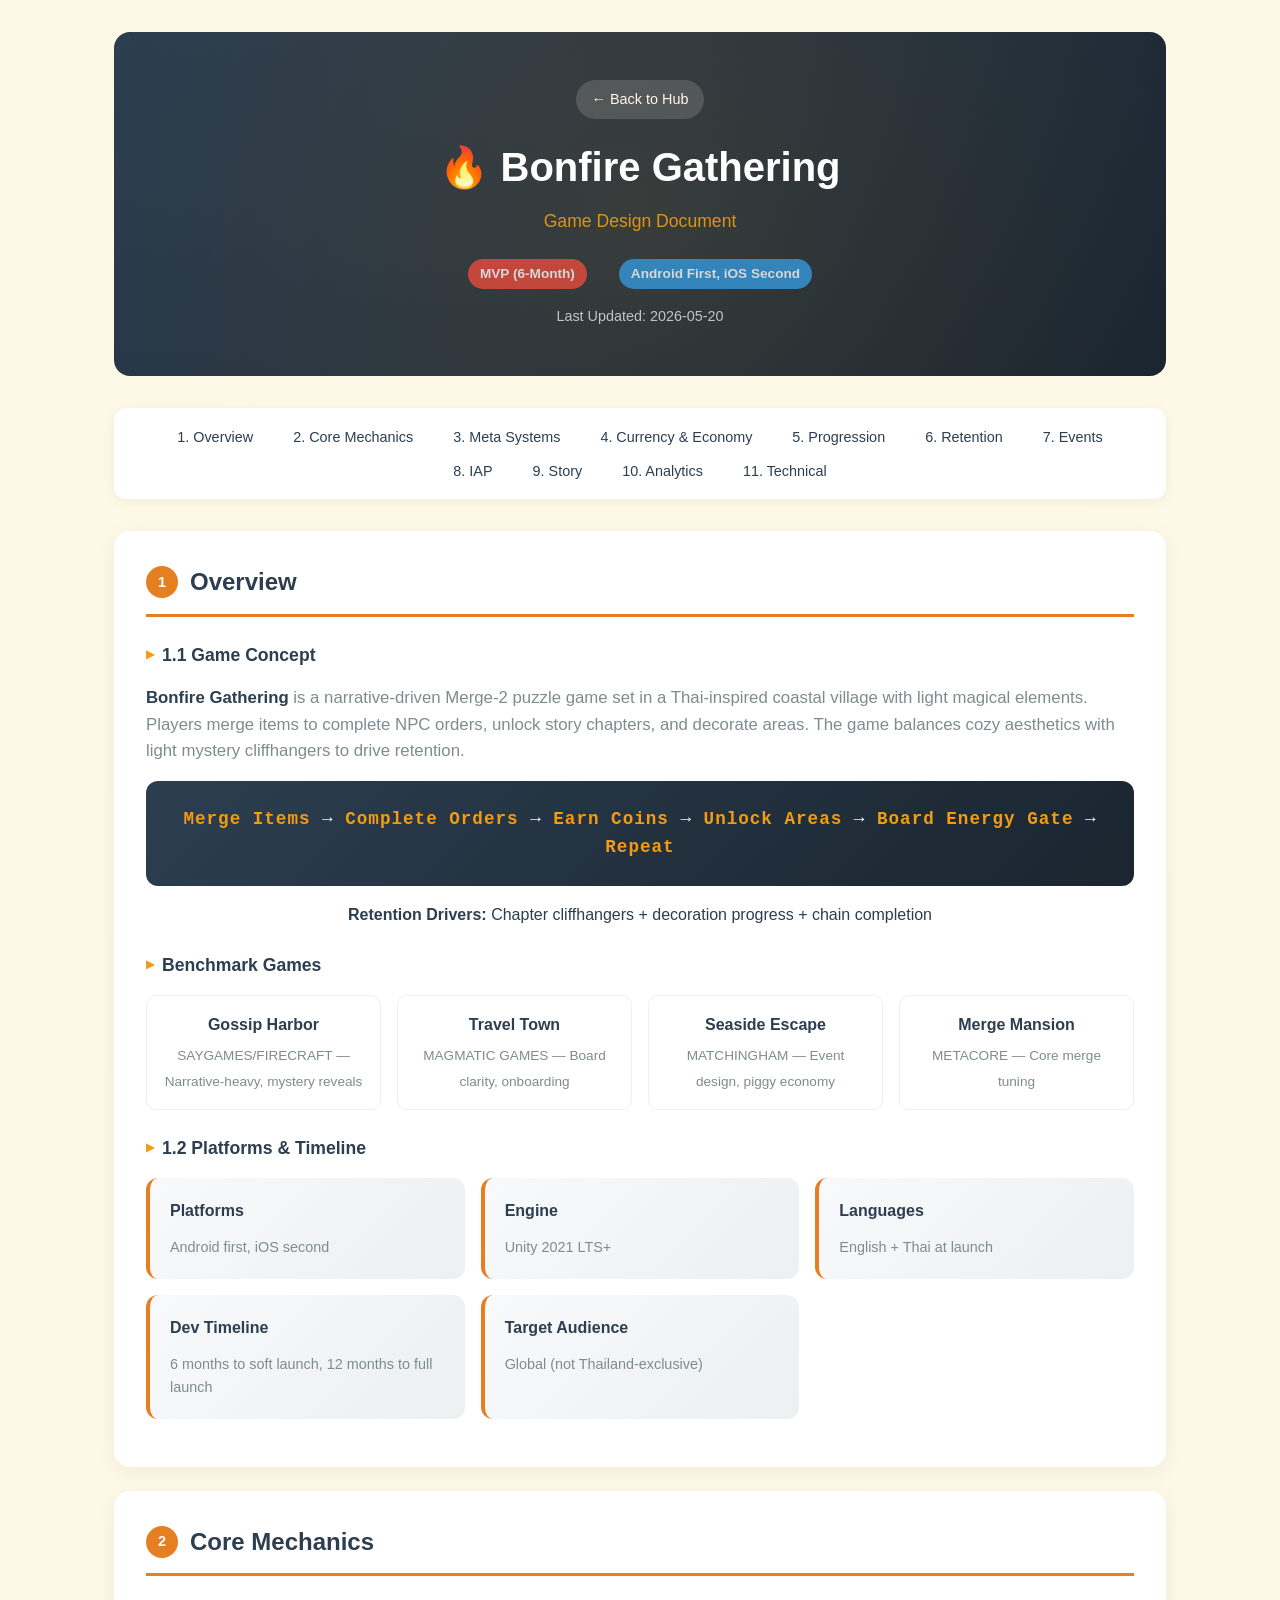
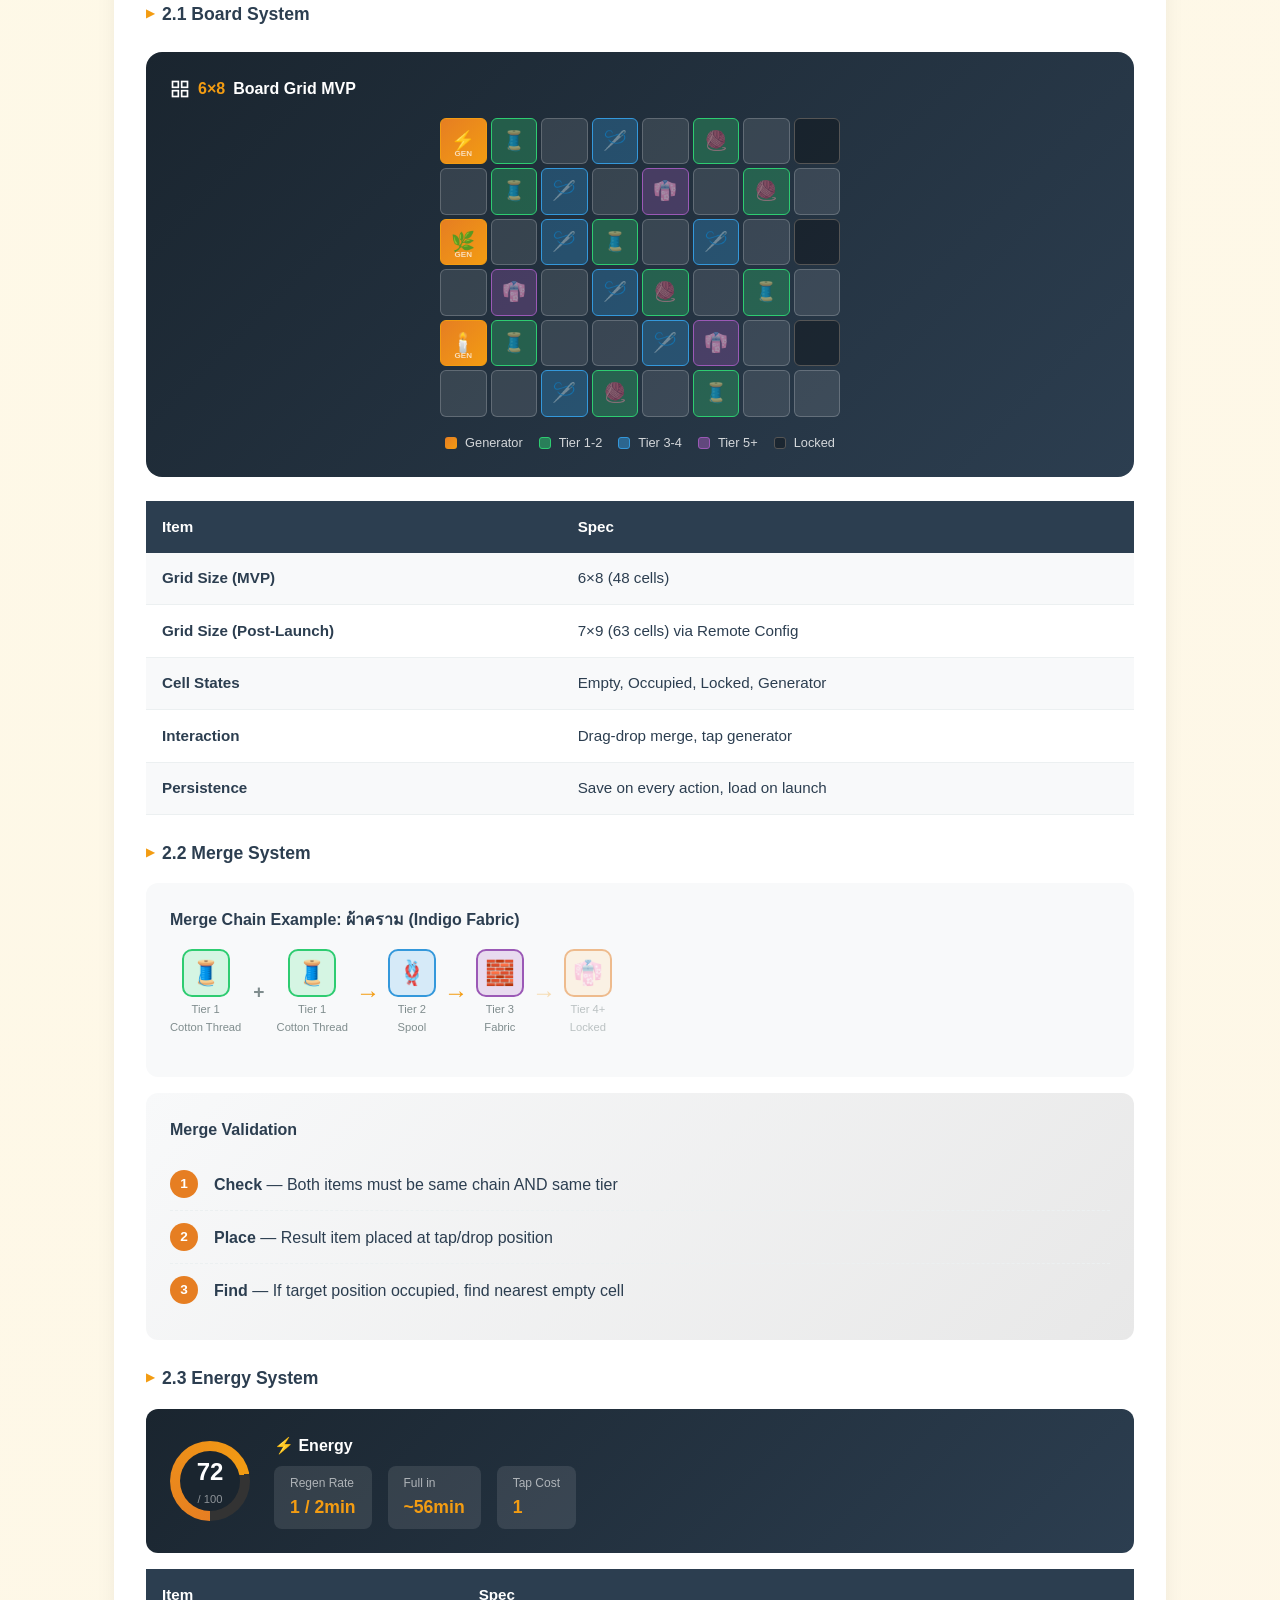
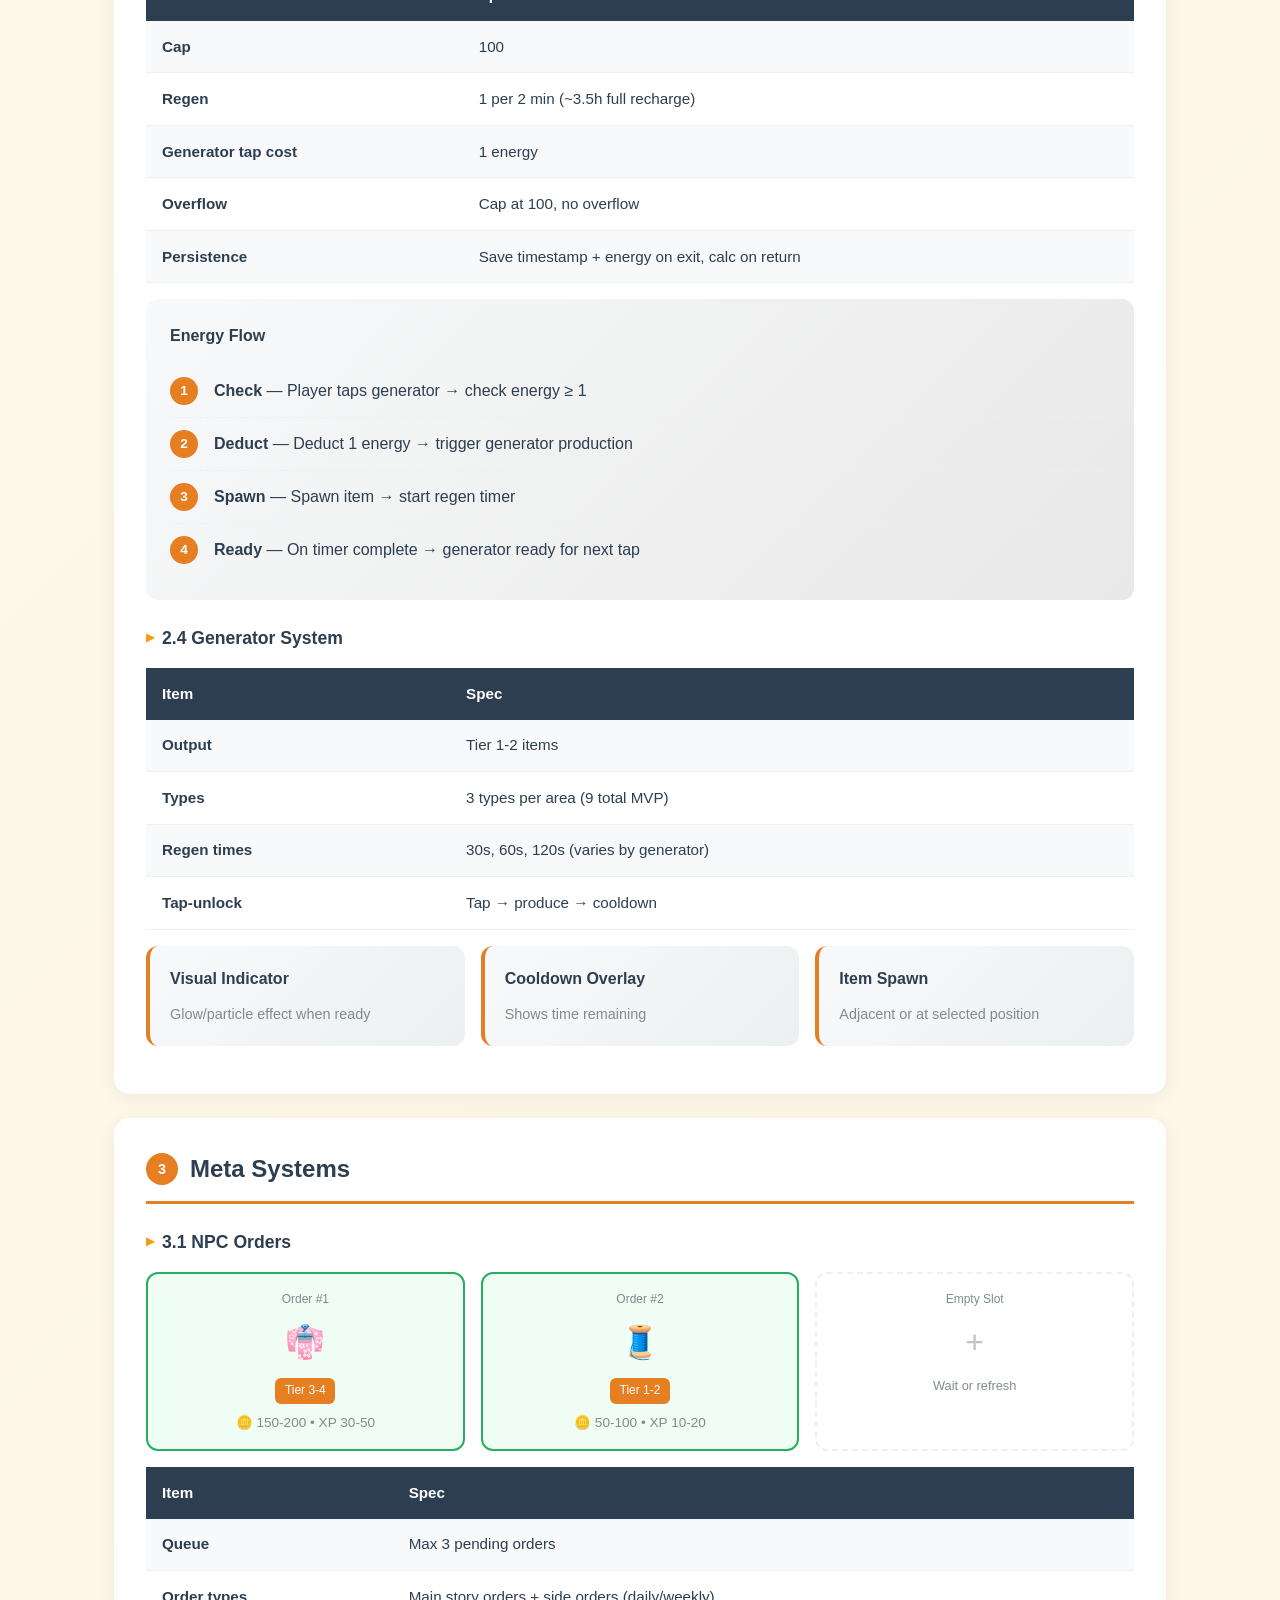
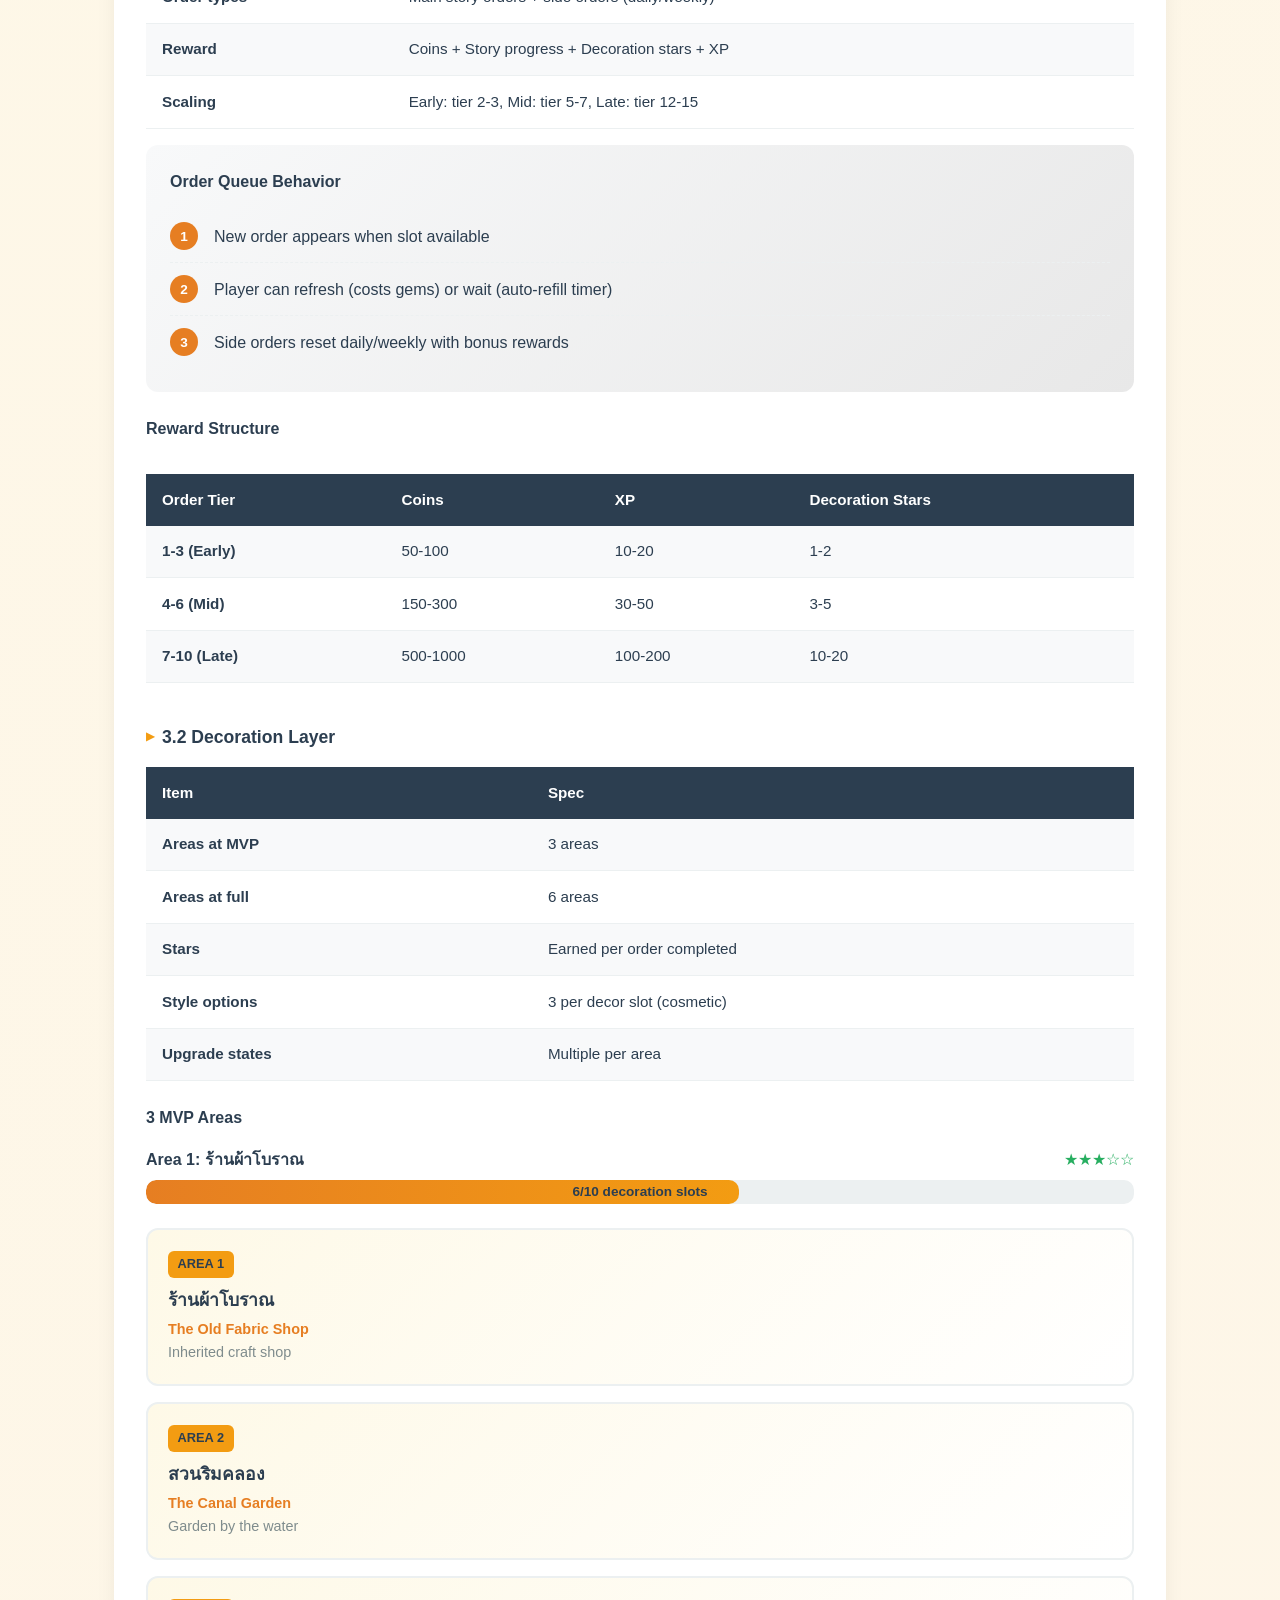
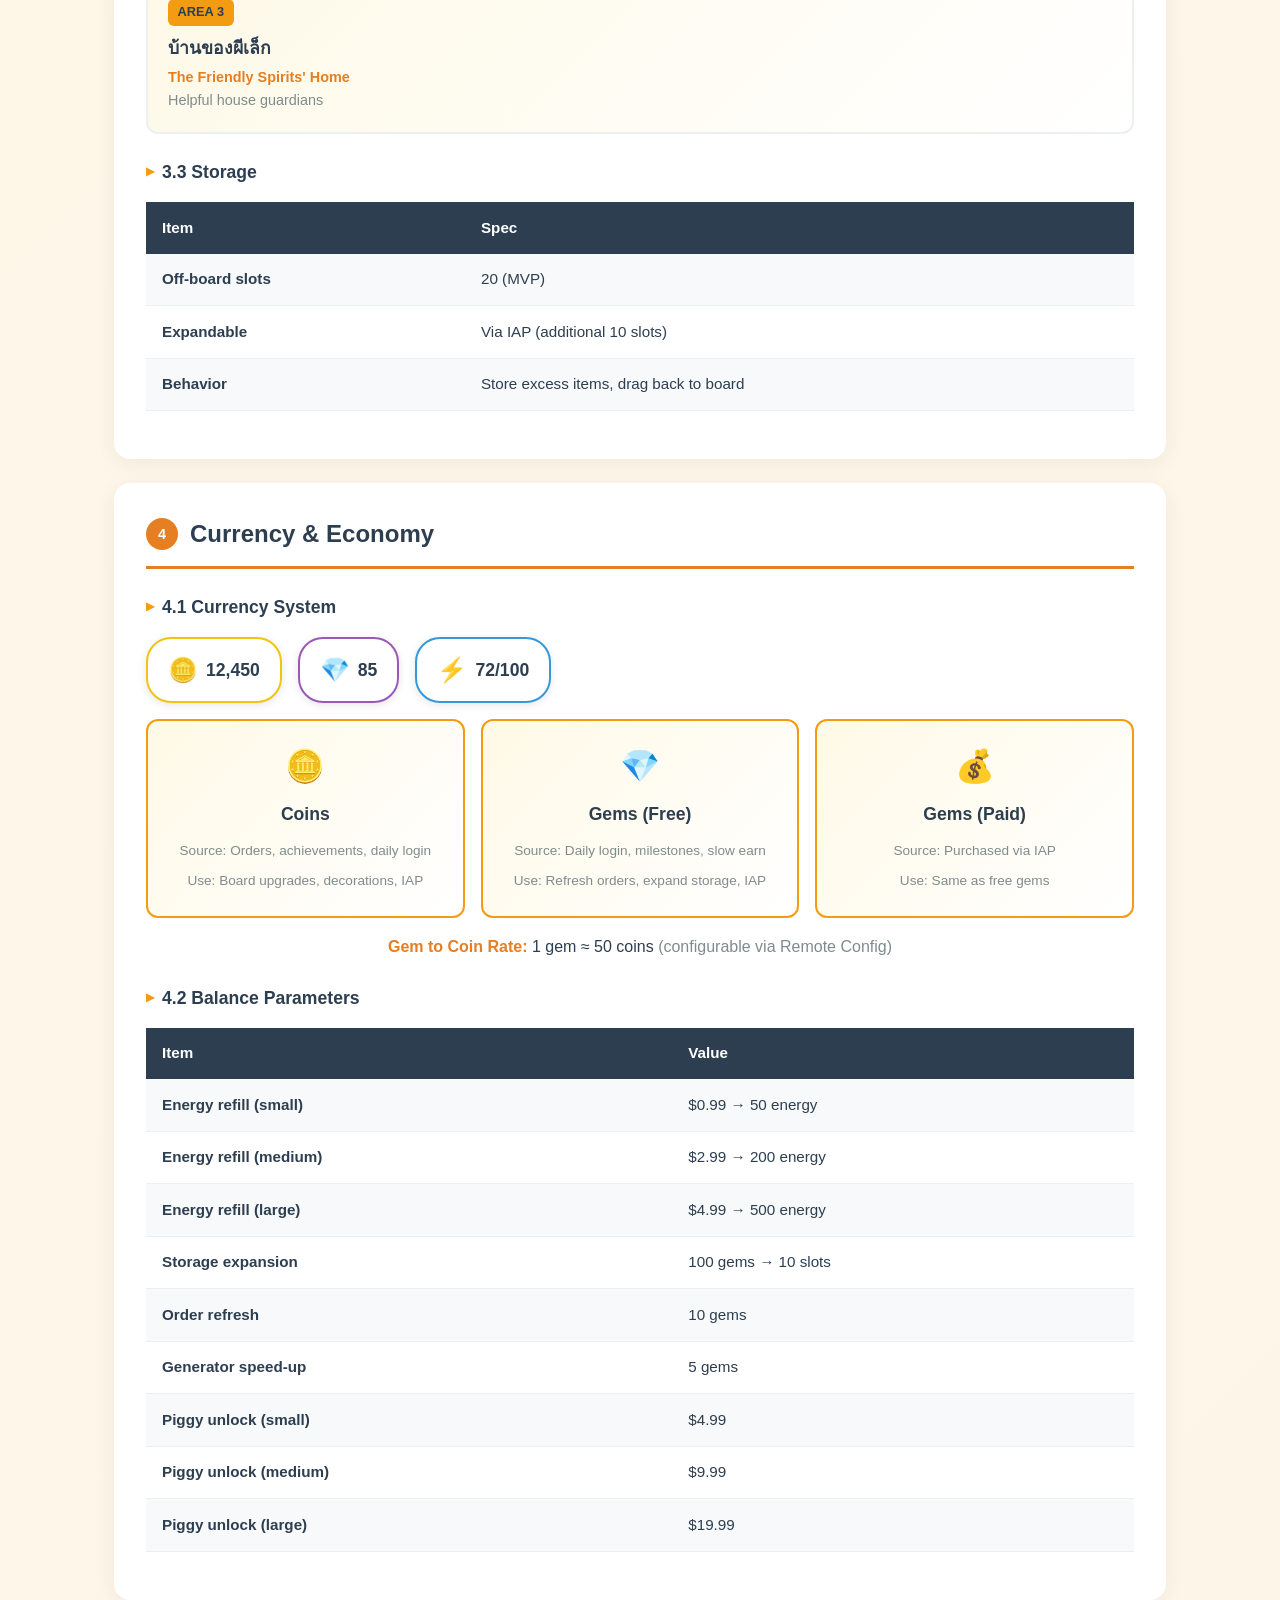
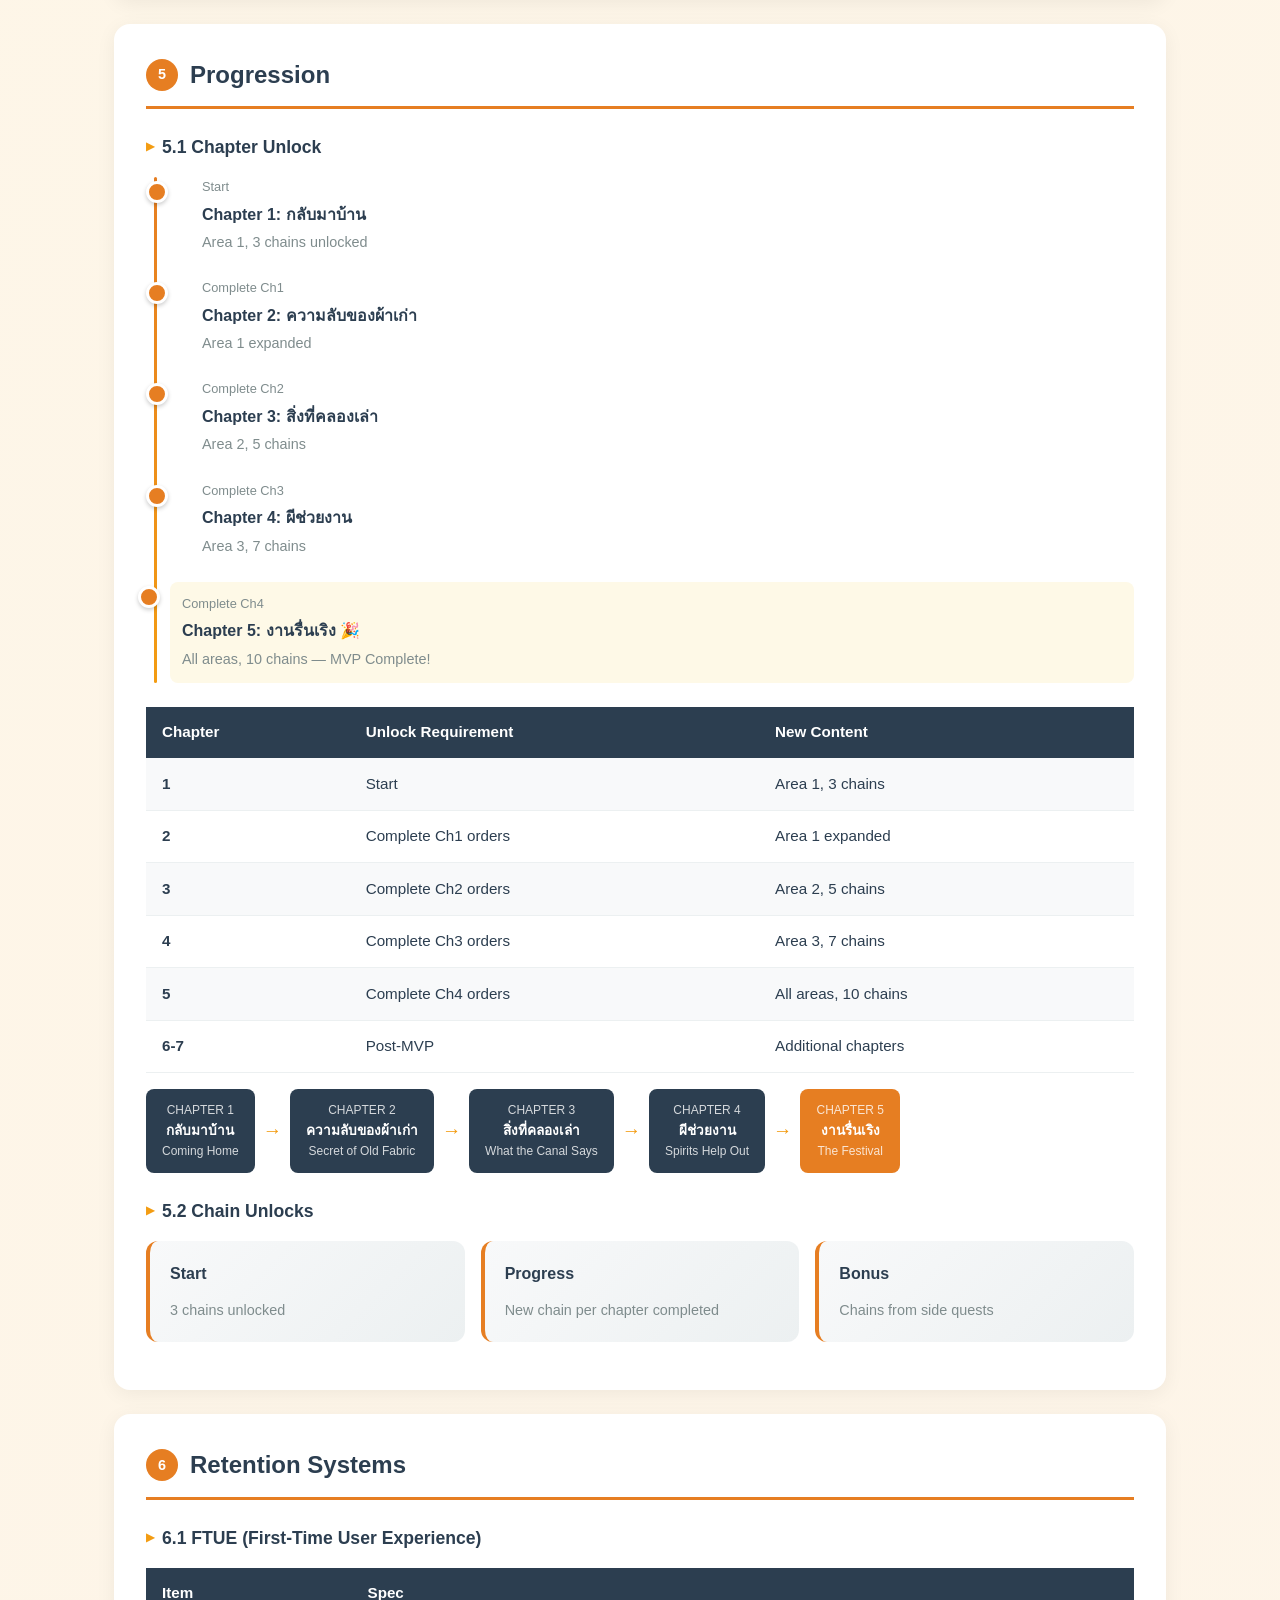
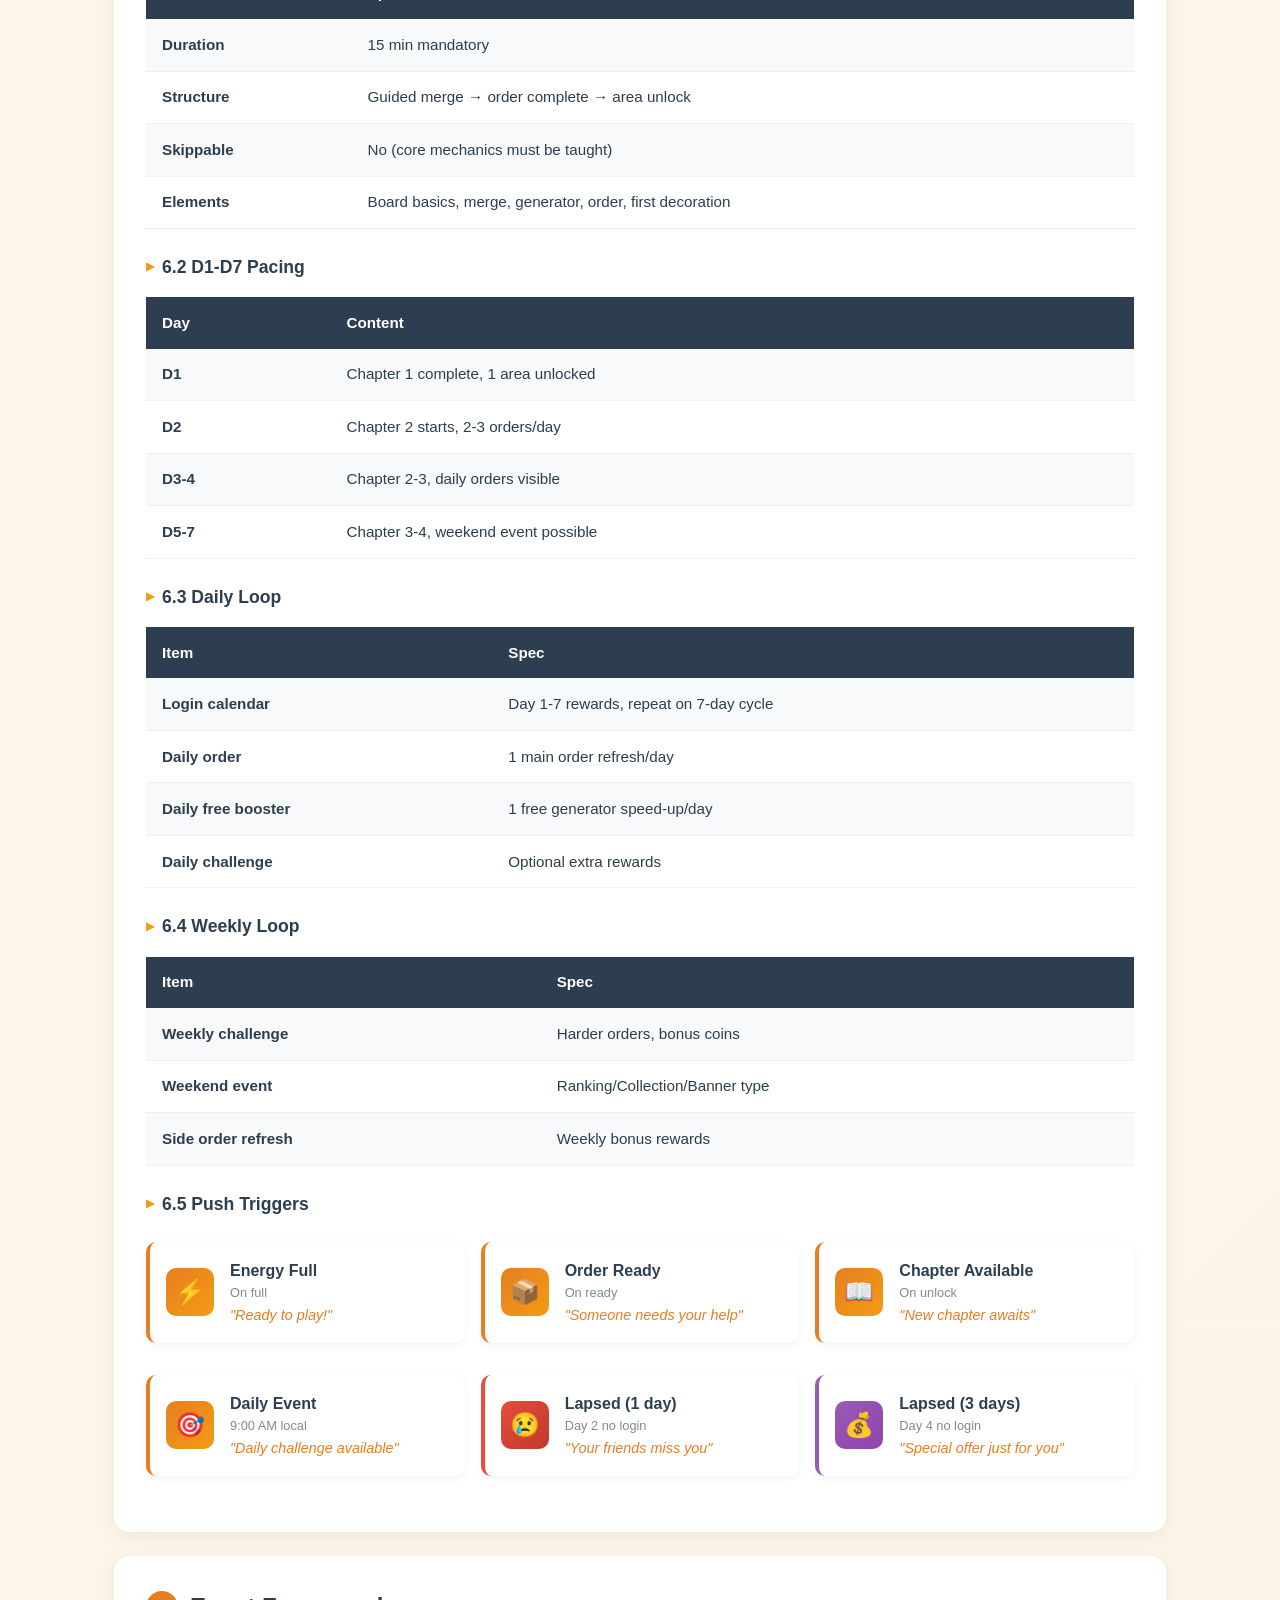
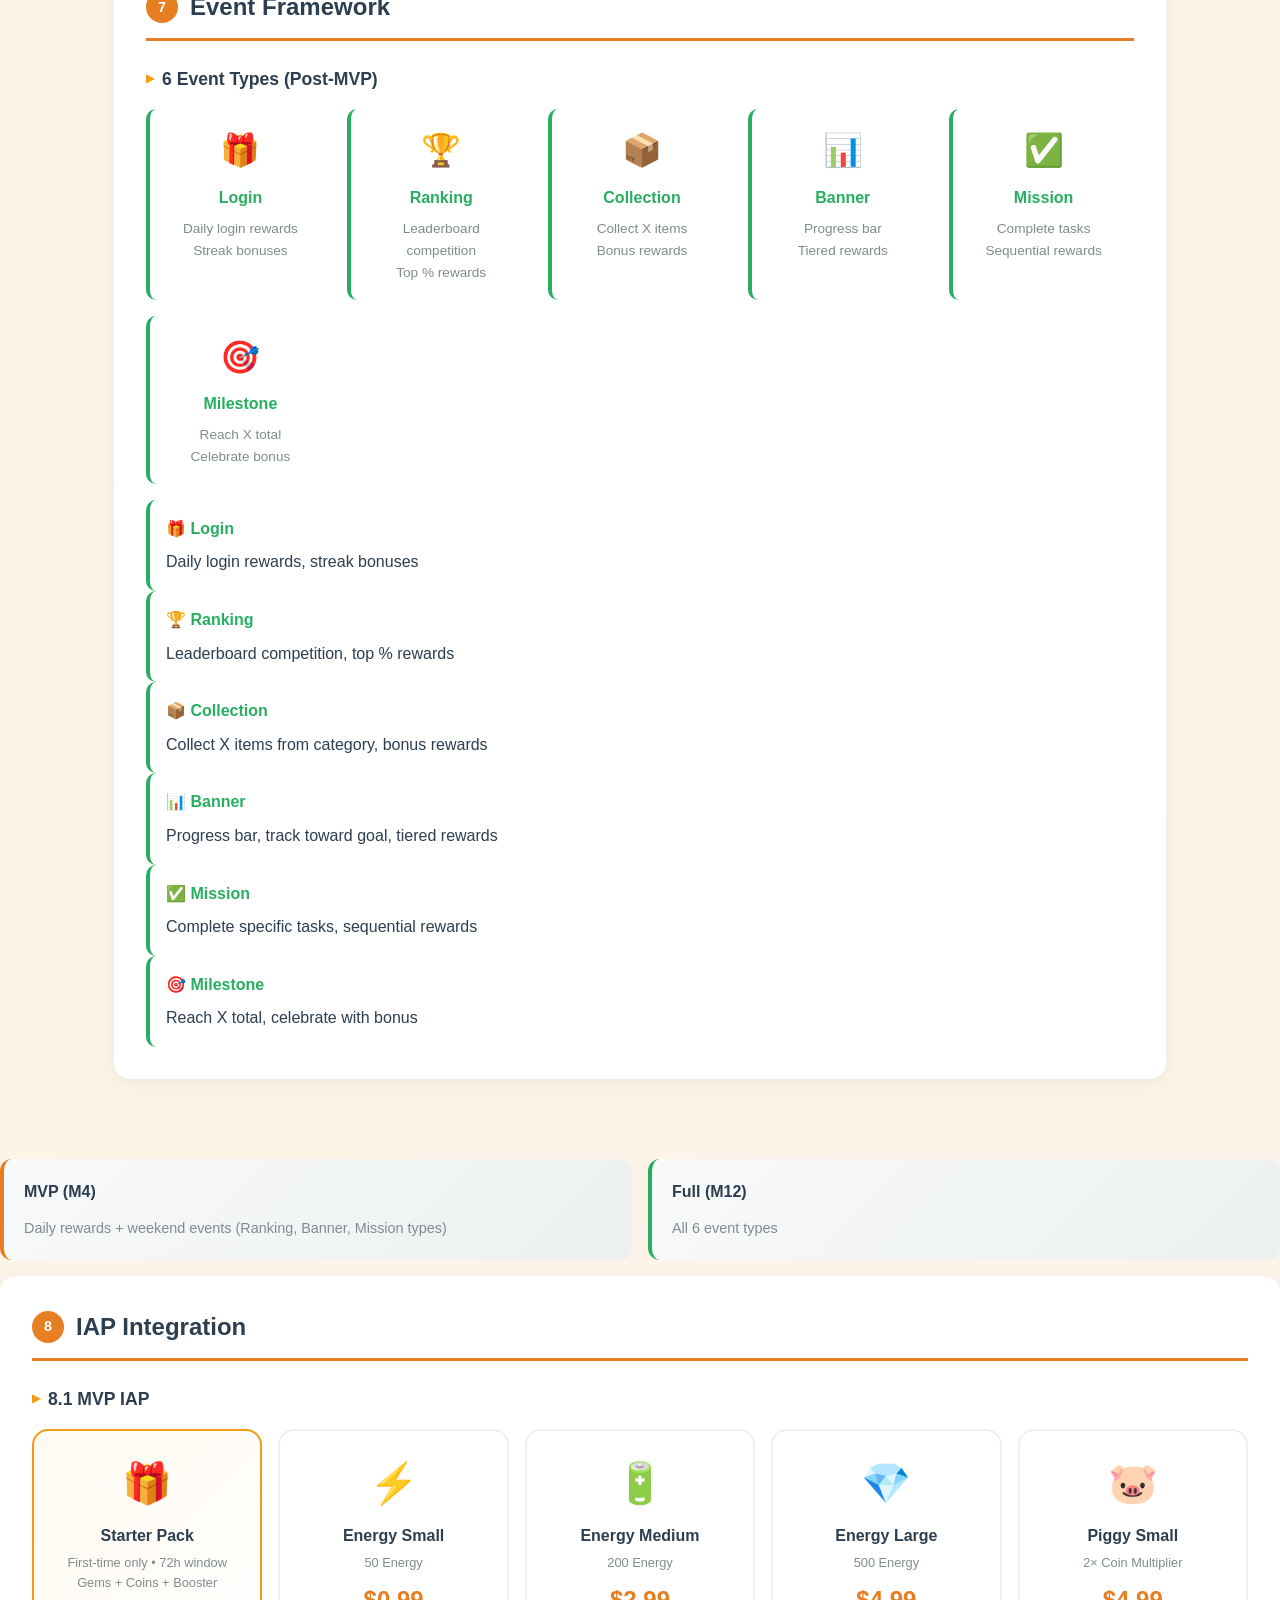
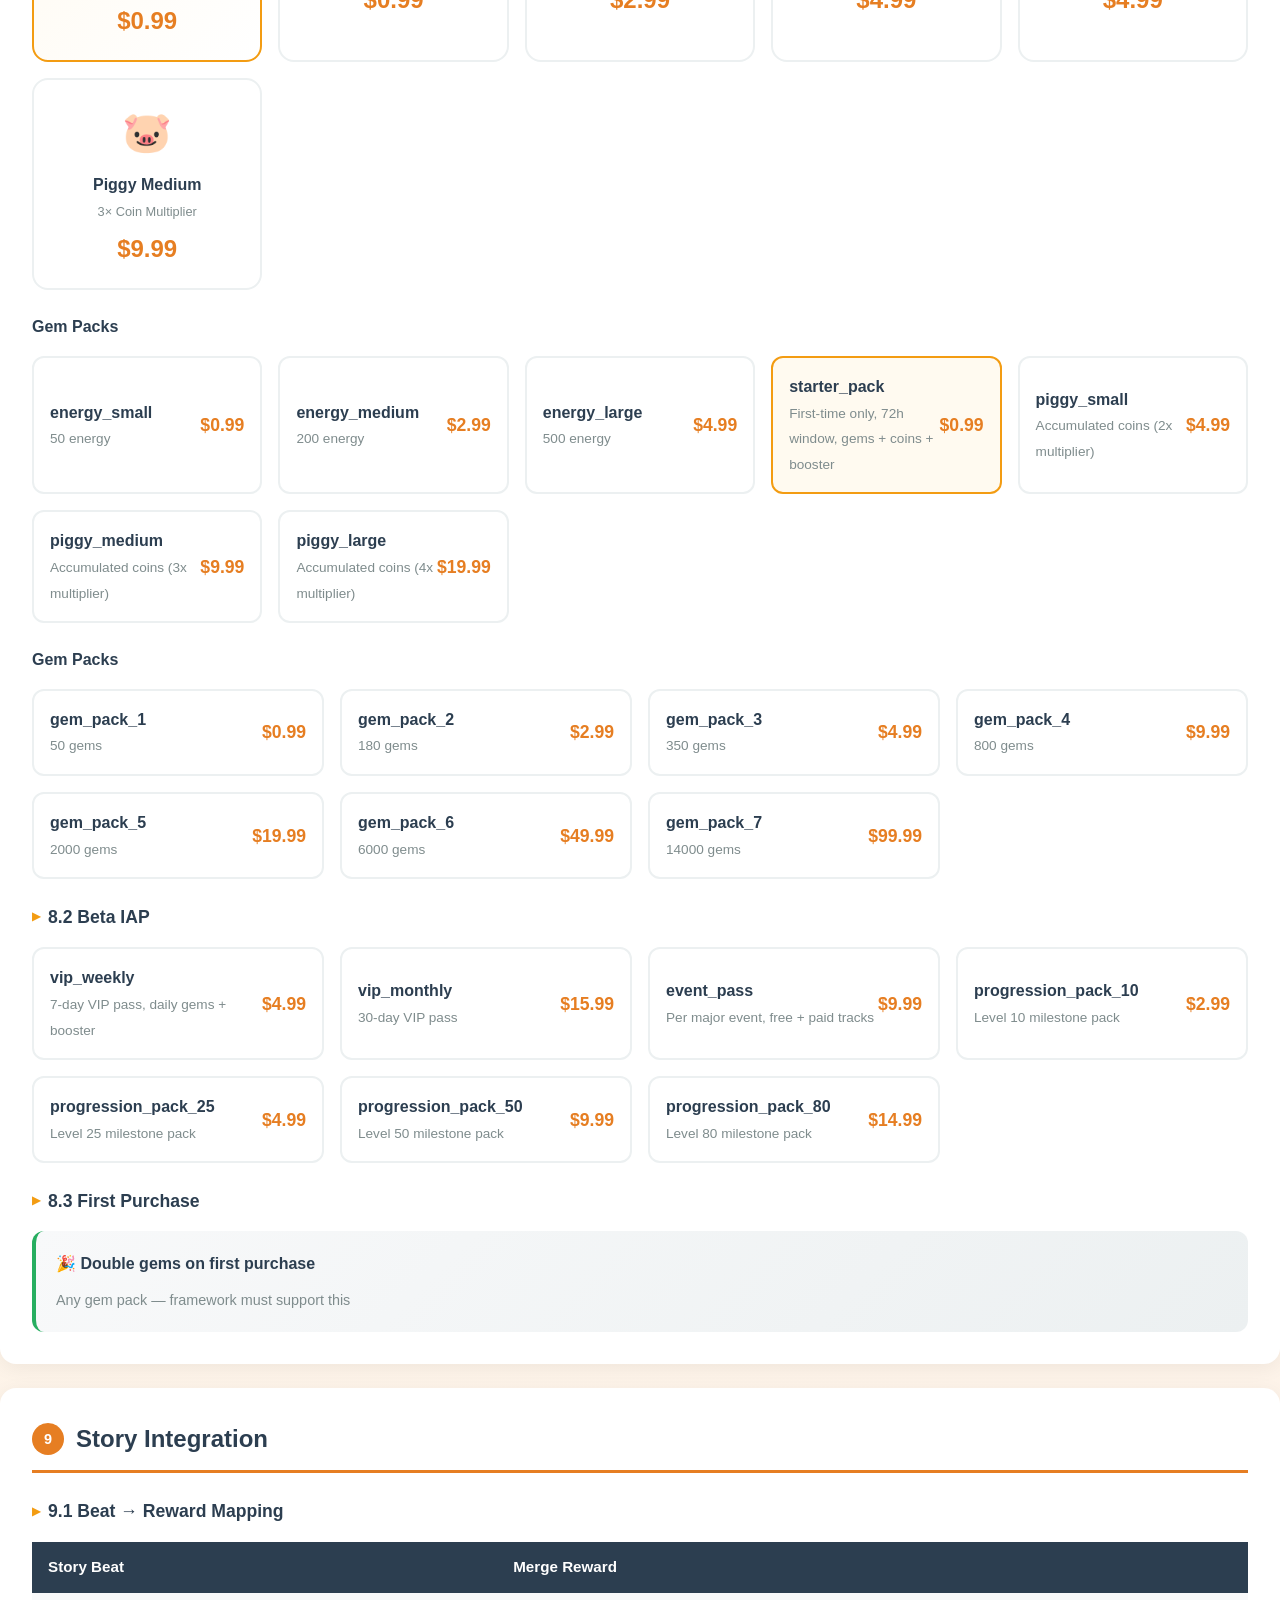
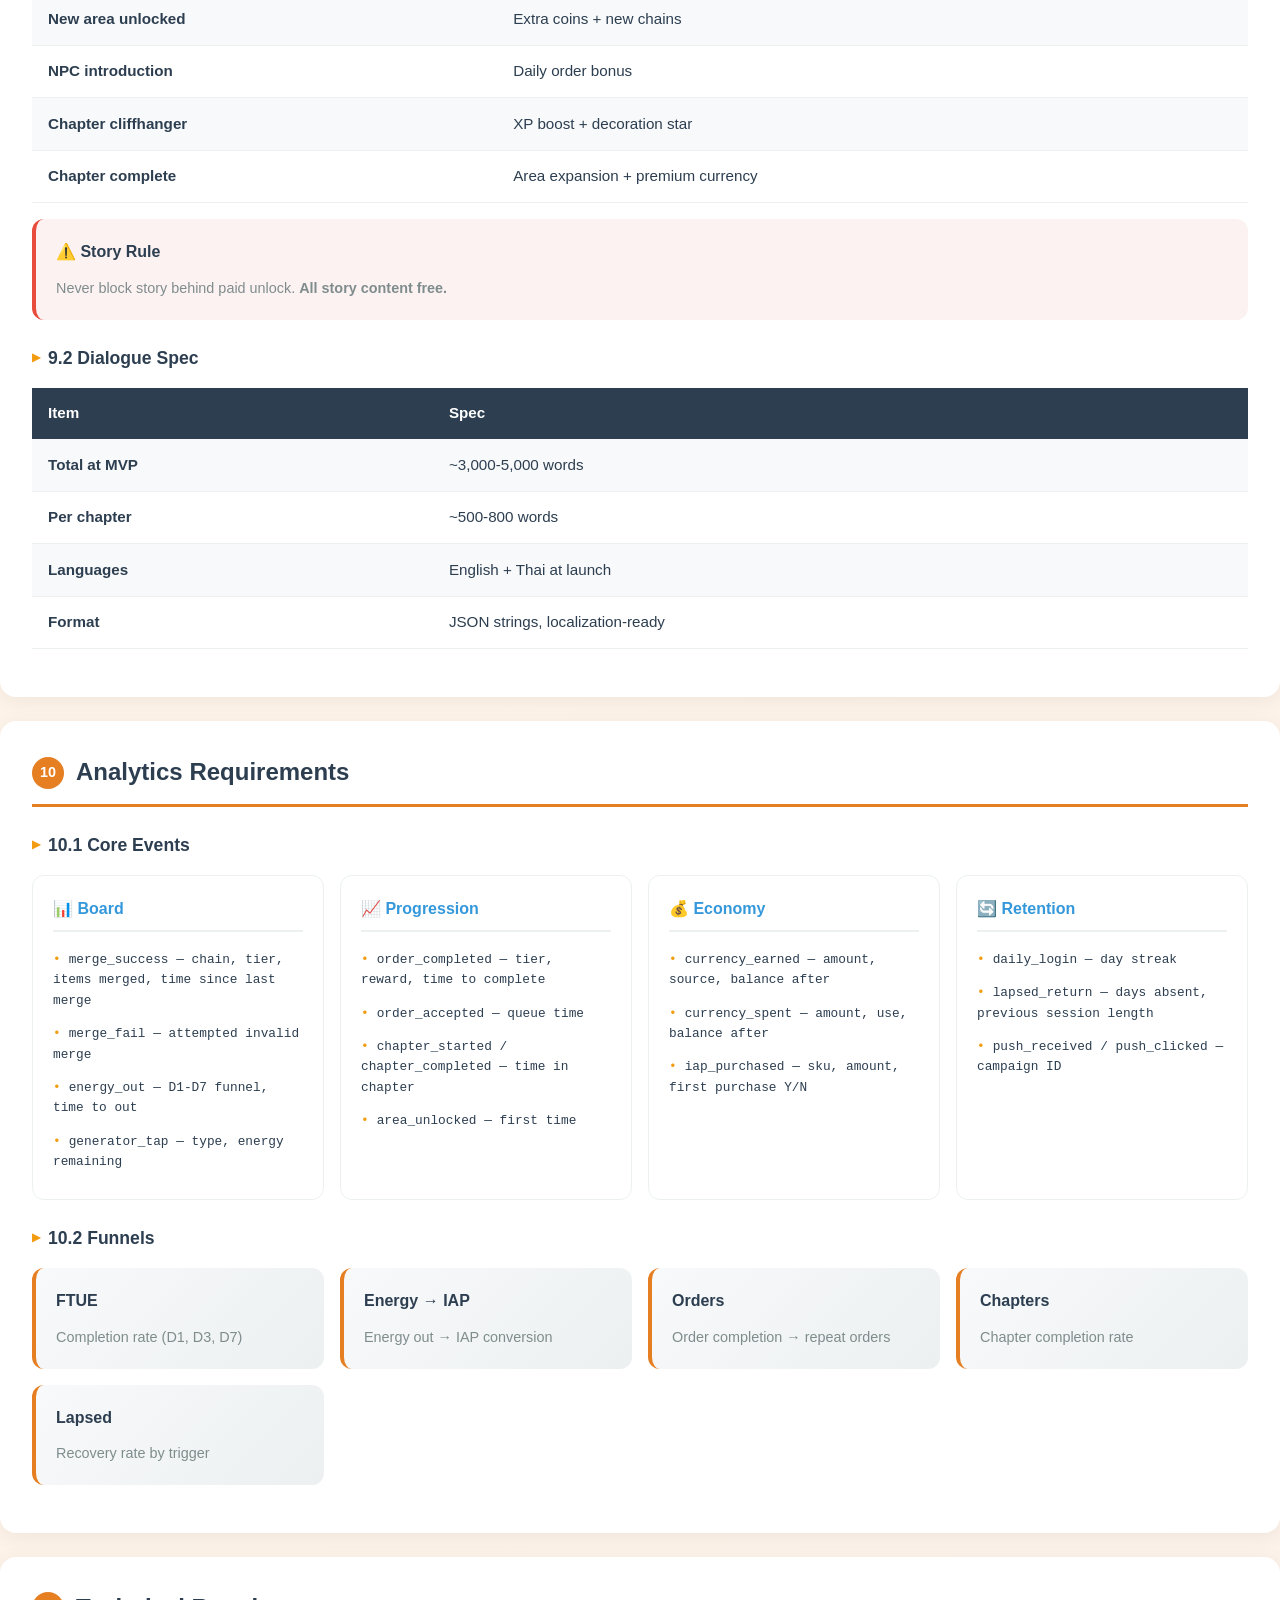
==== commit f9737275: "Add UI visualizations and index hub for all docs - Added board mockup, merge chain visual, energy ga" ====
--- a/public/GAME_DESIGN_DOC.html
+++ b/public/GAME_DESIGN_DOC.html
@@ -69,6 +69,24 @@
     position: relative;
   }
 
+  .back-btn {
+    display: inline-flex;
+    align-items: center;
+    gap: 0.5rem;
+    background: rgba(255,255,255,0.15);
+    color: white;
+    padding: 0.5rem 1rem;
+    border-radius: 20px;
+    text-decoration: none;
+    font-size: 0.9rem;
+    margin-bottom: 1rem;
+    transition: all 0.2s;
+  }
+
+  .back-btn:hover {
+    background: rgba(255,255,255,0.25);
+  }
+
   header .subtitle {
     font-size: 1.1rem;
     opacity: 0.9;
@@ -1021,6 +1039,7 @@
 <div class="container">
 
 <header>
+  <a href="index.html" class="back-btn">← Back to Hub</a>
   <h1>🔥 Bonfire Gathering</h1>
   <p class="subtitle">Game Design Document</p>
   <div class="meta">
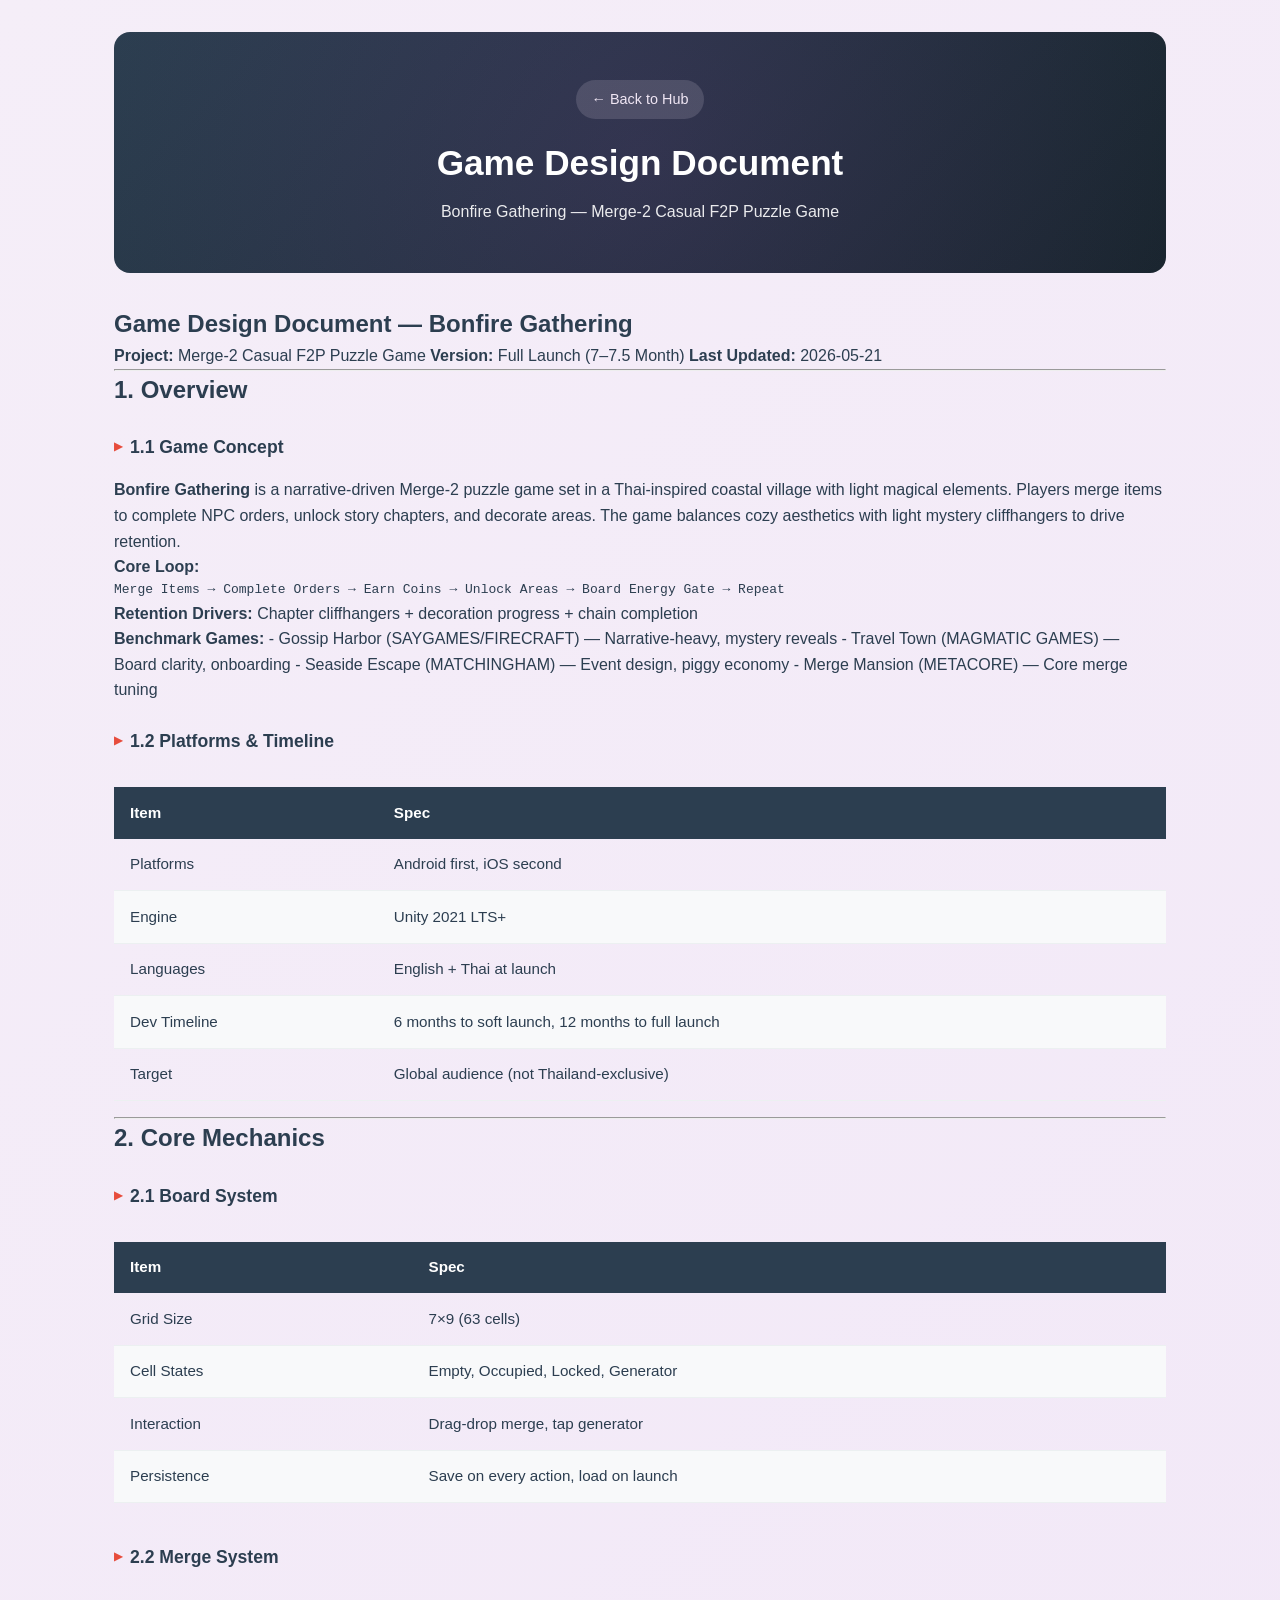
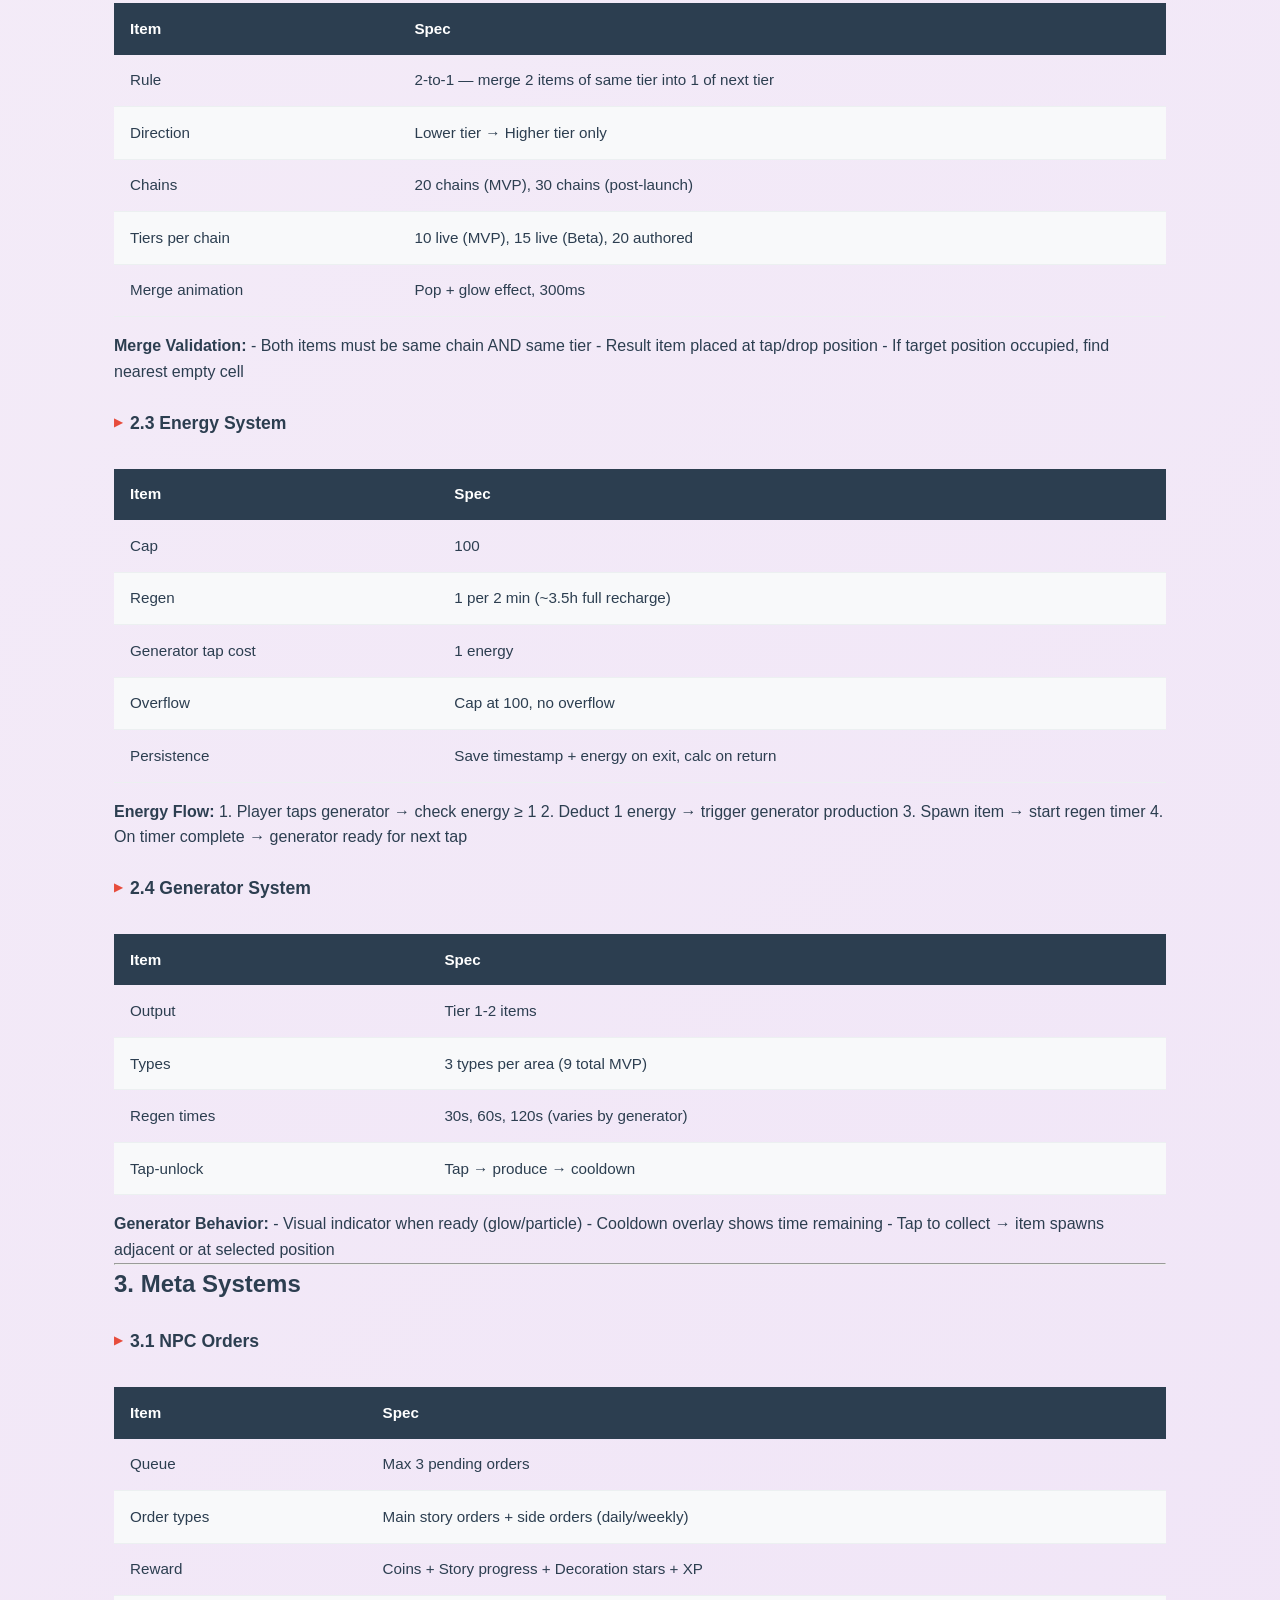
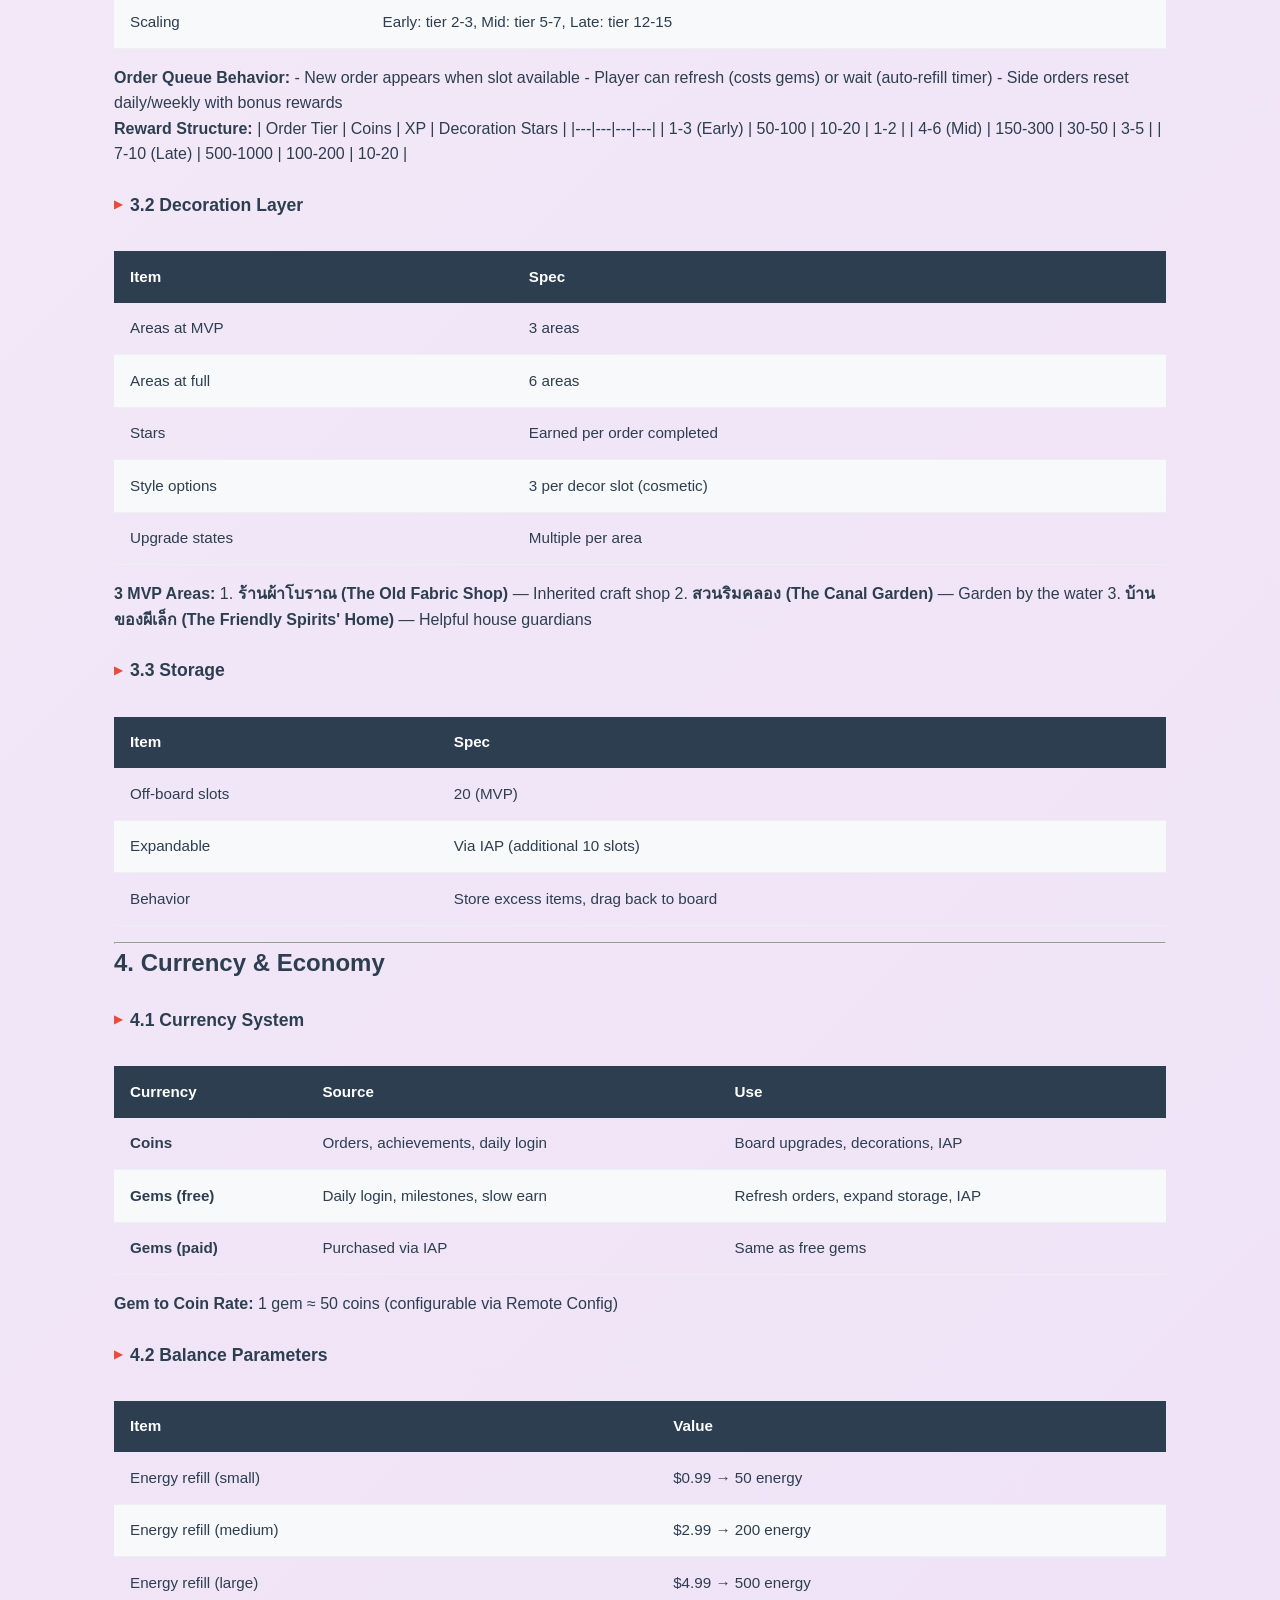
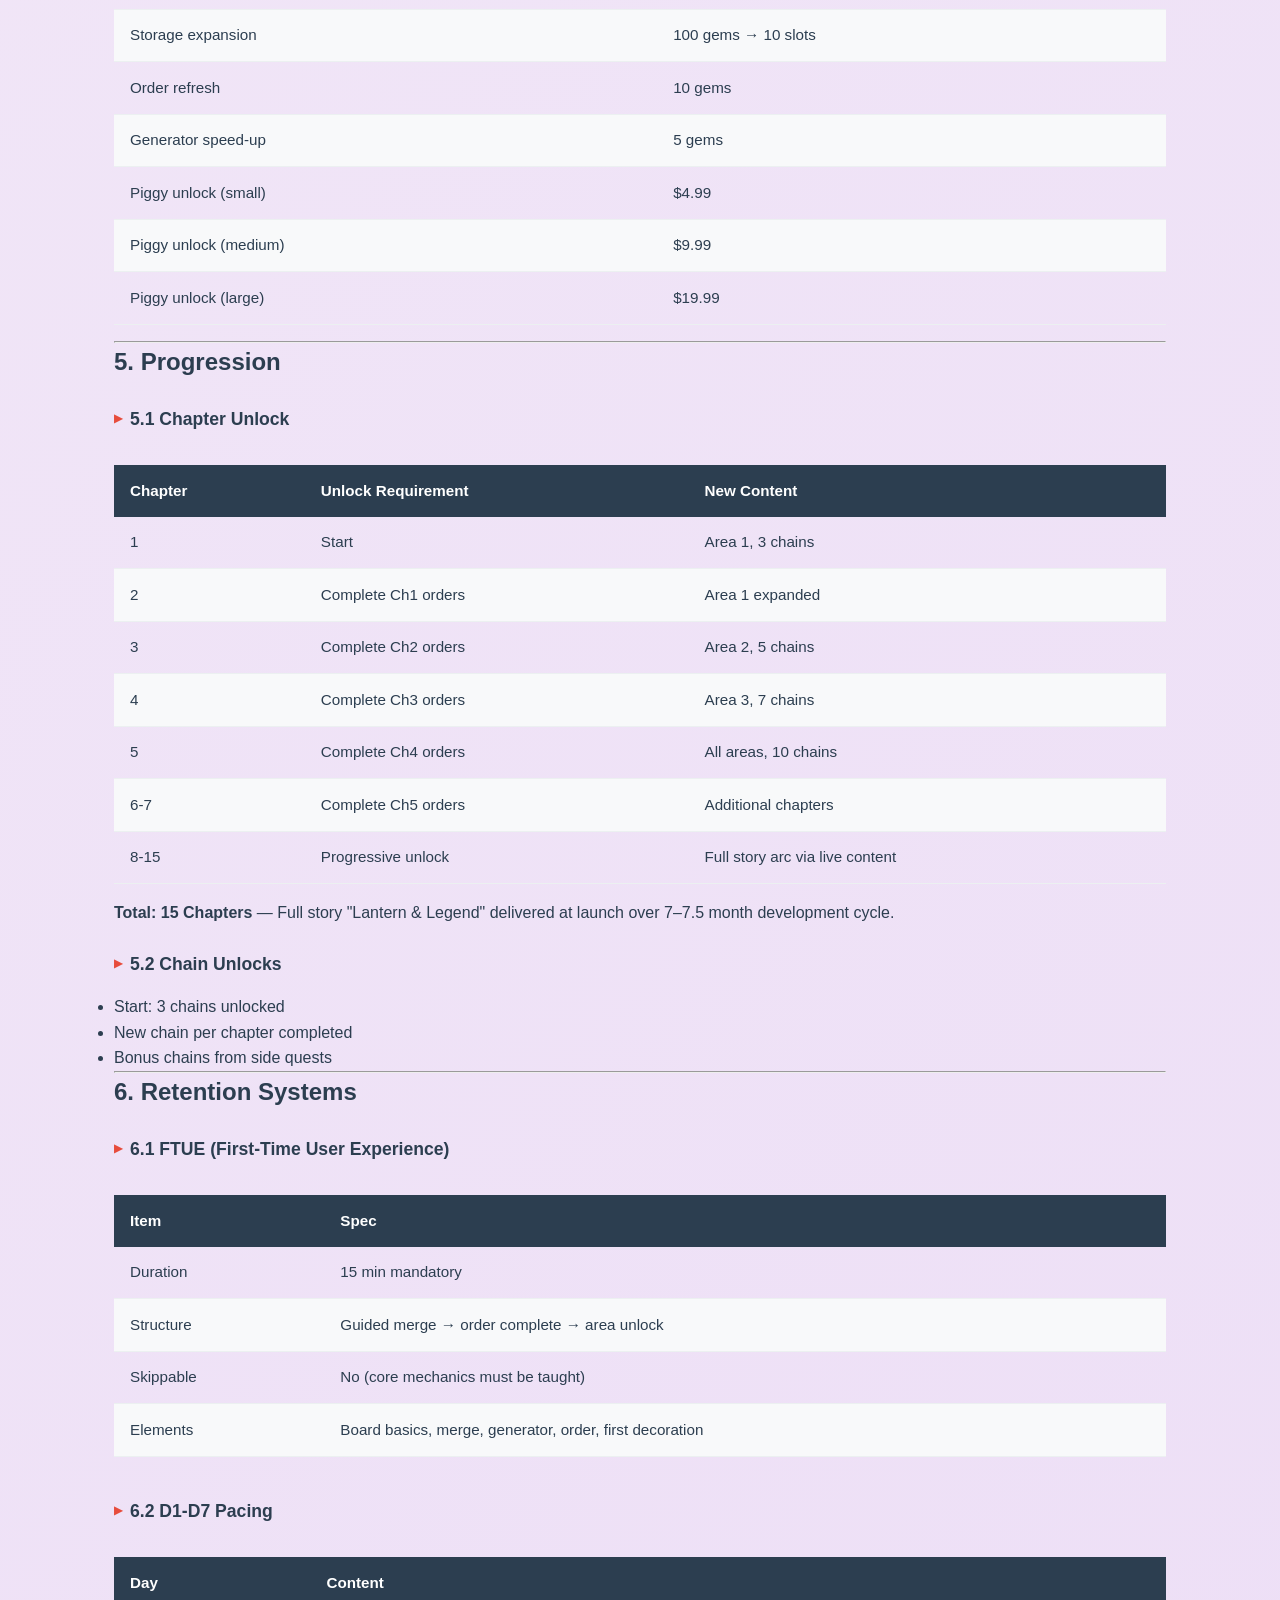
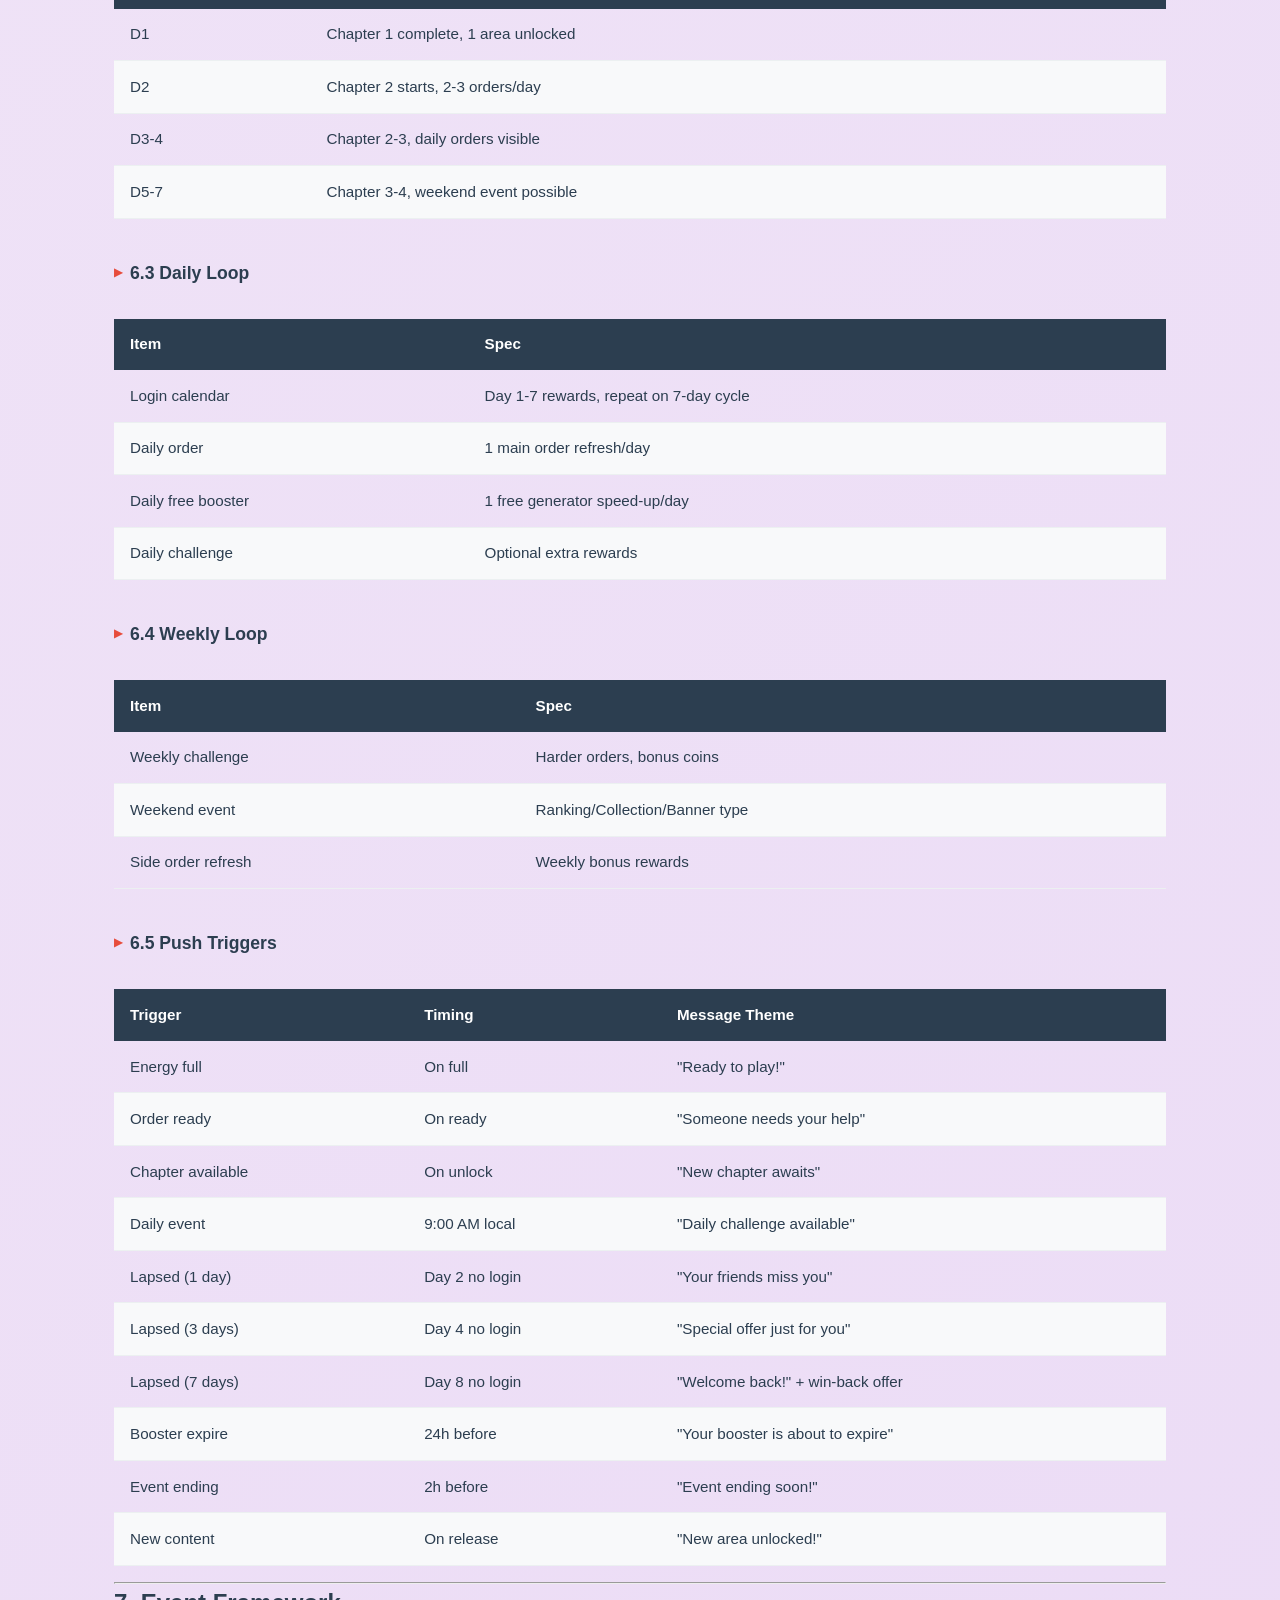
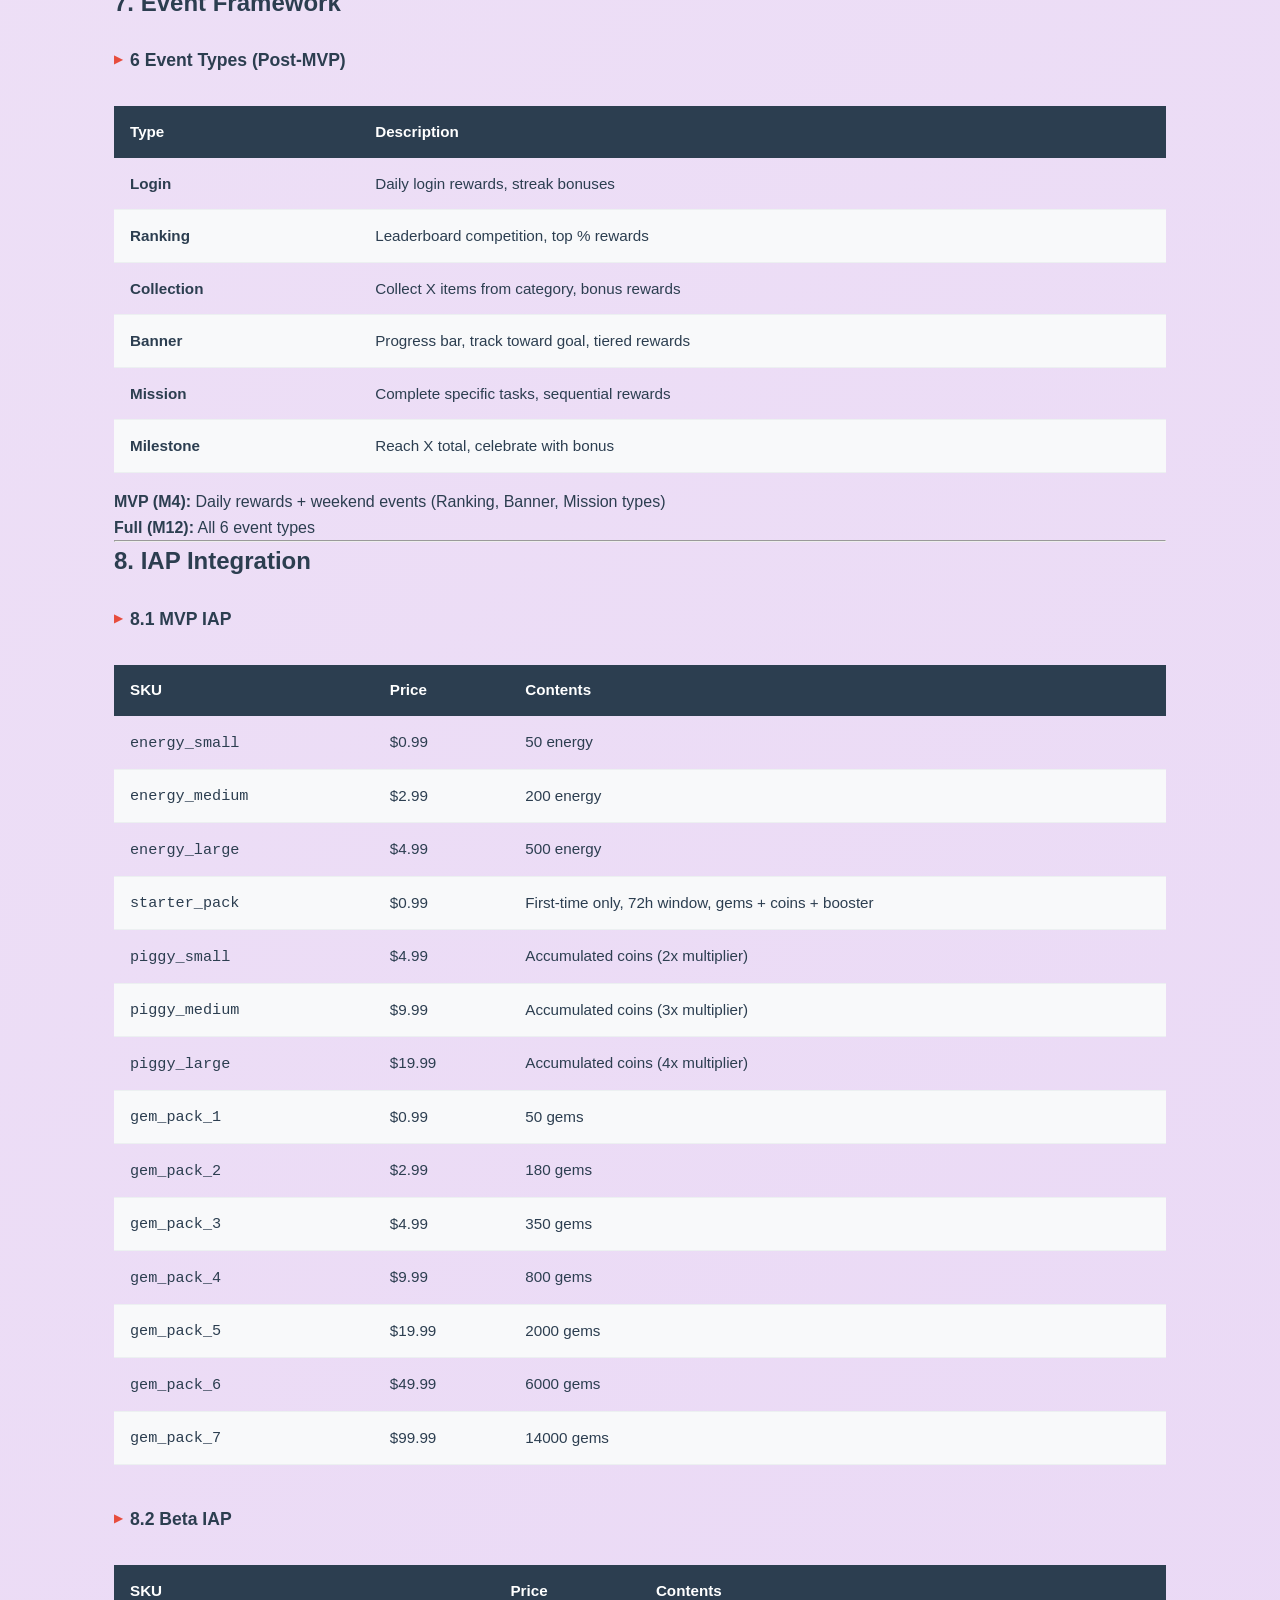
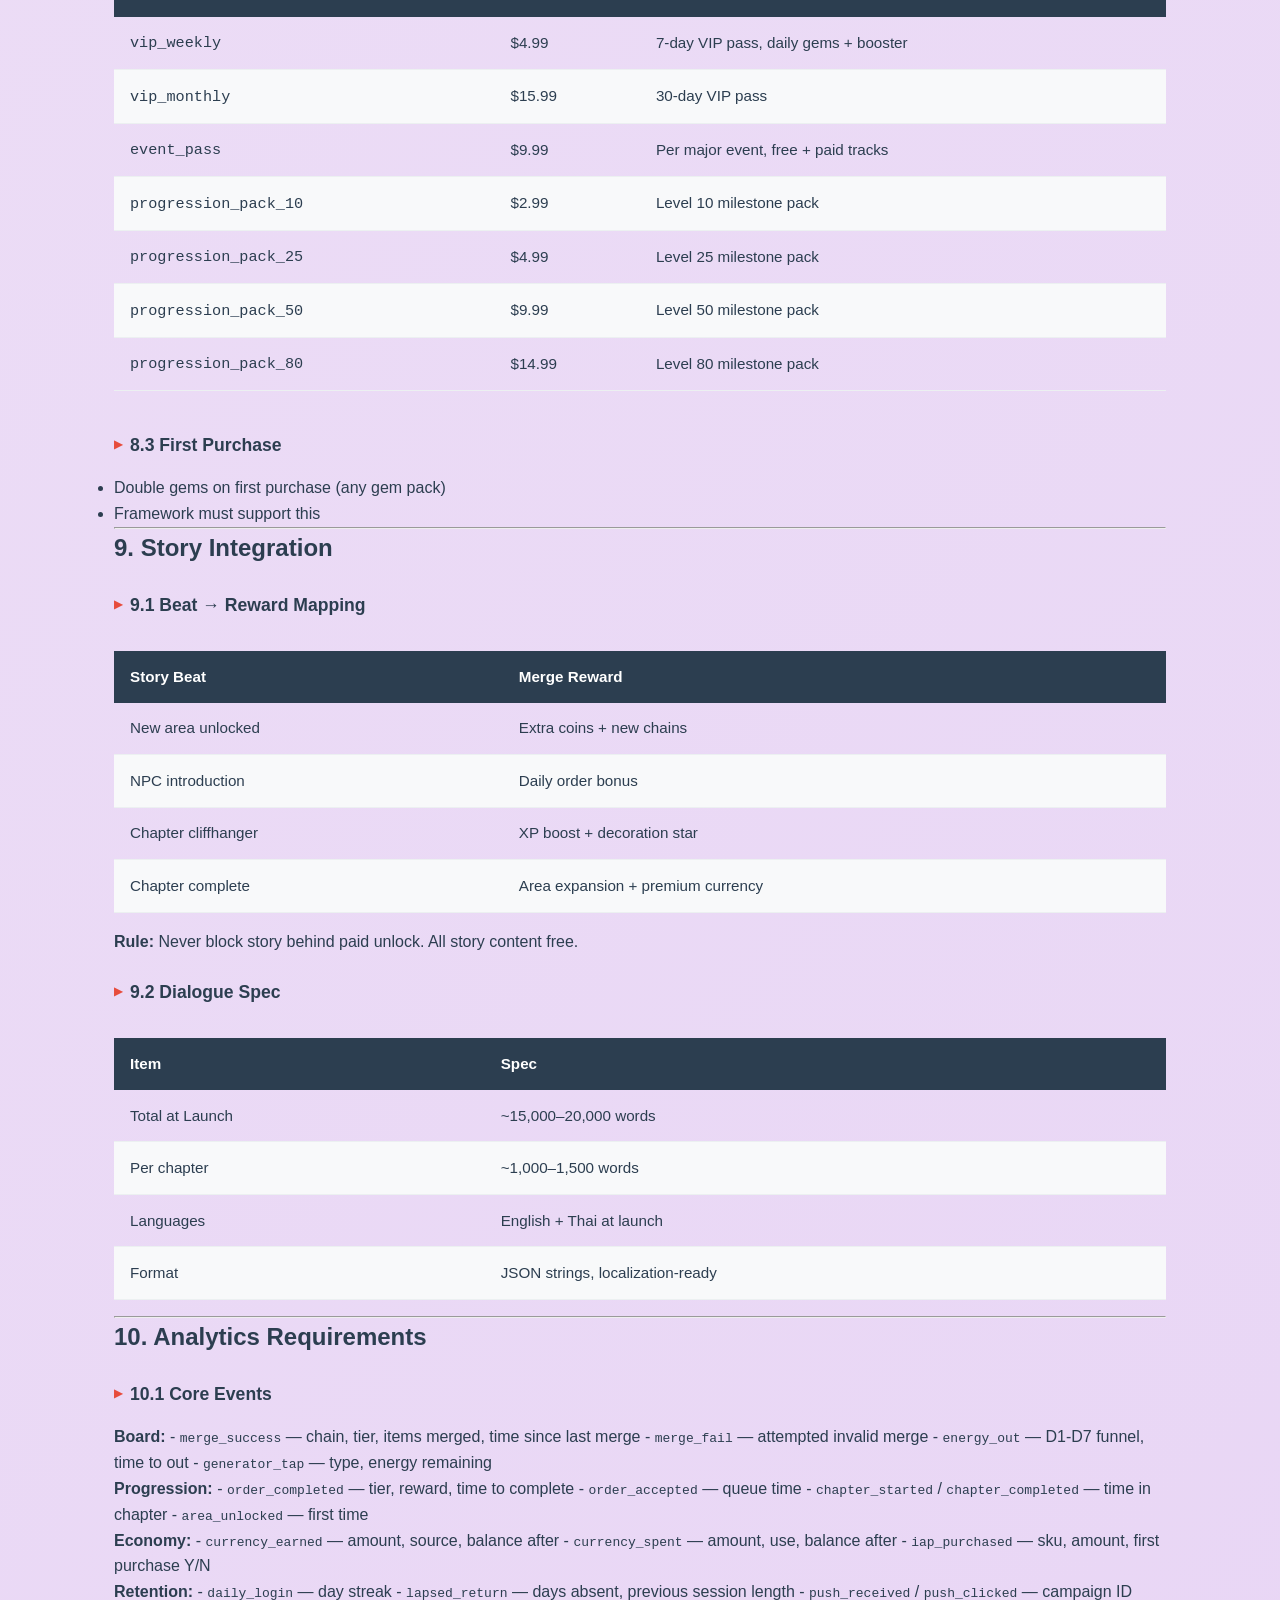
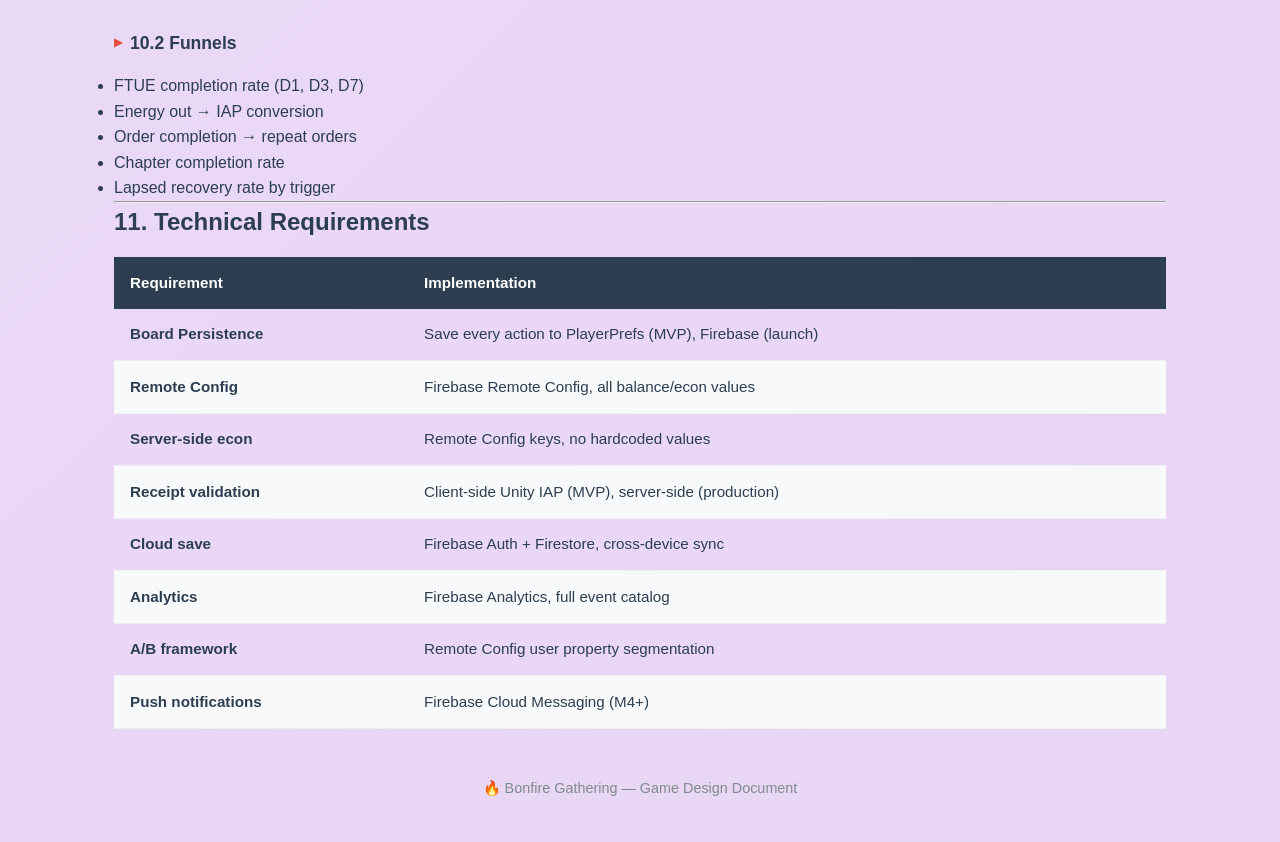
==== commit e2397bdc: "Update docs: new scope (7x9 board, 15 chapters, 5-member team, 687 MD) and regenerate public HTML fi" ====
--- a/public/GAME_DESIGN_DOC.html
+++ b/public/GAME_DESIGN_DOC.html
@@ -3,2158 +3,950 @@
 <head>
 <meta charset="UTF-8">
 <meta name="viewport" content="width=device-width, initial-scale=1.0">
-<title>Game Design Document — Bonfire Gathering</title>
+<title>Game Design Document</title>
 <style>
   :root {
-    --primary: #e67e22;
-    --primary-dark: #d35400;
+    --primary: #8e44ad;
+    --primary-dark: #6c3483;
     --secondary: #2c3e50;
-    --accent: #f39c12;
-    --bg-light: #fef9e7;
+    --accent: #e74c3c;
+    --bg-light: #f5eef8;
     --bg-card: #ffffff;
     --text: #2c3e50;
     --text-light: #7f8c8d;
     --border: #ecf0f1;
     --success: #27ae60;
-    --info: #3498db;
+    --warning: #f39c12;
   }
-
   * { box-sizing: border-box; margin: 0; padding: 0; }
-
-  body {
-    font-family: -apple-system, BlinkMacSystemFont, 'Segoe UI', Roboto, sans-serif;
-    background: linear-gradient(135deg, var(--bg-light) 0%, #fdf2e9 100%);
-    color: var(--text);
-    line-height: 1.6;
-    min-height: 100vh;
-  }
-
-  .container {
-    max-width: 1100px;
-    margin: 0 auto;
-    padding: 2rem 1.5rem;
-  }
-
-  header {
-    text-align: center;
-    padding: 3rem 1rem;
-    background: linear-gradient(135deg, var(--secondary) 0%, #1a252f 100%);
-    color: white;
-    border-radius: 16px;
-    margin-bottom: 2rem;
-    position: relative;
-    overflow: hidden;
-  }
-
-  header::before {
-    content: '';
-    position: absolute;
-    top: -50%;
-    left: -50%;
-    width: 200%;
-    height: 200%;
-    background: radial-gradient(circle, rgba(243,156,18,0.1) 0%, transparent 50%);
-    animation: glow 8s ease-in-out infinite;
-  }
-
-  @keyframes glow {
-    0%, 100% { transform: scale(1); opacity: 0.5; }
-    50% { transform: scale(1.1); opacity: 0.8; }
-  }
-
-  header h1 {
-    font-size: 2.5rem;
-    font-weight: 700;
-    margin-bottom: 0.5rem;
-    position: relative;
-  }
-
-  .back-btn {
-    display: inline-flex;
-    align-items: center;
-    gap: 0.5rem;
-    background: rgba(255,255,255,0.15);
-    color: white;
-    padding: 0.5rem 1rem;
-    border-radius: 20px;
-    text-decoration: none;
-    font-size: 0.9rem;
-    margin-bottom: 1rem;
-    transition: all 0.2s;
-  }
-
-  .back-btn:hover {
-    background: rgba(255,255,255,0.25);
-  }
-
-  header .subtitle {
-    font-size: 1.1rem;
-    opacity: 0.9;
-    color: var(--accent);
-  }
-
-  header .meta {
-    display: flex;
-    justify-content: center;
-    gap: 2rem;
-    margin-top: 1.5rem;
-    font-size: 0.9rem;
-    opacity: 0.8;
-  }
-
-  .badge {
-    display: inline-block;
-    background: var(--accent);
-    color: var(--secondary);
-    padding: 0.25rem 0.75rem;
-    border-radius: 20px;
-    font-weight: 600;
-    font-size: 0.85rem;
-  }
-
-  .badge.mvp { background: #e74c3c; color: white; }
-  .badge.platform { background: var(--info); color: white; }
-
-  nav {
-    background: var(--bg-card);
-    border-radius: 12px;
-    padding: 1rem;
-    margin-bottom: 2rem;
-    box-shadow: 0 2px 12px rgba(0,0,0,0.06);
-    position: sticky;
-    top: 1rem;
-    z-index: 100;
-  }
-
-  nav ul {
-    display: flex;
-    flex-wrap: wrap;
-    gap: 0.5rem;
-    list-style: none;
-    justify-content: center;
-  }
-
-  nav a {
-    text-decoration: none;
-    color: var(--text);
-    padding: 0.5rem 1rem;
-    border-radius: 8px;
-    font-size: 0.9rem;
-    font-weight: 500;
-    transition: all 0.2s;
-  }
-
-  nav a:hover {
-    background: var(--primary);
-    color: white;
-  }
-
-  section {
-    background: var(--bg-card);
-    border-radius: 16px;
-    padding: 2rem;
-    margin-bottom: 1.5rem;
-    box-shadow: 0 4px 20px rgba(0,0,0,0.06);
-  }
-
-  section h2 {
-    color: var(--secondary);
-    font-size: 1.5rem;
-    margin-bottom: 1.5rem;
-    padding-bottom: 0.75rem;
-    border-bottom: 3px solid var(--primary);
-    display: flex;
-    align-items: center;
-    gap: 0.75rem;
-  }
-
-  section h2 .num {
-    background: var(--primary);
-    color: white;
-    width: 32px;
-    height: 32px;
-    border-radius: 50%;
-    display: flex;
-    align-items: center;
-    justify-content: center;
-    font-size: 0.9rem;
-  }
-
-  h3 {
-    color: var(--secondary);
-    font-size: 1.1rem;
-    margin: 1.5rem 0 1rem;
-    display: flex;
-    align-items: center;
-    gap: 0.5rem;
-  }
-
-  h3::before {
-    content: '▶';
-    color: var(--accent);
-    font-size: 0.7rem;
-  }
-
-  .core-loop {
-    background: linear-gradient(135deg, var(--secondary) 0%, #1a252f 100%);
-    color: white;
-    padding: 1.5rem 2rem;
-    border-radius: 12px;
-    font-family: 'Courier New', monospace;
-    font-size: 1.1rem;
-    text-align: center;
-    margin: 1rem 0;
-    letter-spacing: 1px;
-  }
-
-  .core-loop span {
-    color: var(--accent);
-    font-weight: bold;
-  }
-
-  table {
-    width: 100%;
-    border-collapse: collapse;
-    margin: 1rem 0;
-    font-size: 0.95rem;
-  }
-
-  th {
-    background: var(--secondary);
-    color: white;
-    padding: 0.85rem 1rem;
-    text-align: left;
-    font-weight: 600;
-  }
-
-  td {
-    padding: 0.85rem 1rem;
-    border-bottom: 1px solid var(--border);
-  }
-
+  body { font-family: -apple-system, BlinkMacSystemFont, 'Segoe UI', Roboto, sans-serif; background: linear-gradient(135deg, var(--bg-light) 0%, #e8d5f5 100%); color: var(--text); line-height: 1.6; min-height: 100vh; }
+  .container { max-width: 1100px; margin: 0 auto; padding: 2rem 1.5rem; }
+  header { text-align: center; padding: 3rem 1rem; background: linear-gradient(135deg, var(--secondary) 0%, #1a252f 100%); color: white; border-radius: 16px; margin-bottom: 2rem; position: relative; overflow: hidden; }
+  header::before { content: ''; position: absolute; top: -50%; left: -50%; width: 200%; height: 200%; background: radial-gradient(circle, rgba(142,68,173,0.15) 0%, transparent 50%); animation: glow 8s ease-in-out infinite; }
+  @keyframes glow { 0%, 100% { transform: scale(1); opacity: 0.5; } 50% { transform: scale(1.1); opacity: 0.8; } }
+  header h1 { font-size: 2.2rem; font-weight: 700; margin-bottom: 0.5rem; position: relative; }
+  .back-btn { display: inline-flex; align-items: center; gap: 0.5rem; background: rgba(255,255,255,0.15); color: white; padding: 0.5rem 1rem; border-radius: 20px; text-decoration: none; font-size: 0.9rem; margin-bottom: 1rem; transition: all 0.2s; }
+  .back-btn:hover { background: rgba(255,255,255,0.25); }
+  header p { opacity: 0.9; font-size: 1rem; }
+  .header-badge { display: inline-block; background: var(--primary); color: white; padding: 0.5rem 1.5rem; border-radius: 25px; font-weight: 600; margin-top: 1rem; }
+  nav { background: var(--bg-card); border-radius: 12px; padding: 1rem; margin-bottom: 2rem; box-shadow: 0 2px 12px rgba(0,0,0,0.06); position: sticky; top: 1rem; z-index: 100; }
+  nav ul { display: flex; flex-wrap: wrap; gap: 0.5rem; list-style: none; justify-content: center; }
+  nav a { text-decoration: none; color: var(--text); padding: 0.5rem 1rem; border-radius: 8px; font-size: 0.9rem; font-weight: 500; transition: all 0.2s; }
+  nav a:hover { background: var(--primary); color: white; }
+  section { background: var(--bg-card); border-radius: 16px; padding: 2rem; margin-bottom: 1.5rem; box-shadow: 0 4px 20px rgba(0,0,0,0.06); }
+  section h2 { color: var(--secondary); font-size: 1.4rem; margin-bottom: 1.5rem; padding-bottom: 0.75rem; border-bottom: 3px solid var(--primary); display: flex; align-items: center; gap: 0.75rem; }
+  section h2 .icon { font-size: 1.5rem; }
+  h3 { color: var(--secondary); font-size: 1.1rem; margin: 1.5rem 0 1rem; display: flex; align-items: center; gap: 0.5rem; }
+  h3::before { content: '▶'; color: var(--accent); font-size: 0.7rem; }
+  .table-wrap { overflow-x: auto; }
+  table { width: 100%; border-collapse: collapse; margin: 1rem 0; font-size: 0.95rem; }
+  th { background: var(--secondary); color: white; padding: 0.85rem 1rem; text-align: left; font-weight: 600; }
+  td { padding: 0.85rem 1rem; border-bottom: 1px solid var(--border); }
   tr:nth-child(even) { background: #f8f9fa; }
-  tr:hover { background: #fef9e7; }
-
-  td:first-child { font-weight: 600; color: var(--secondary); }
-
-  .info-grid {
-    display: grid;
-    grid-template-columns: repeat(auto-fit, minmax(280px, 1fr));
-    gap: 1rem;
-    margin: 1rem 0;
-  }
-
-  .info-card {
-    background: linear-gradient(135deg, #f8f9fa 0%, #ecf0f1 100%);
-    border-radius: 12px;
-    padding: 1.25rem;
-    border-left: 4px solid var(--primary);
-  }
-
-  .info-card h4 {
-    color: var(--secondary);
-    margin-bottom: 0.75rem;
-    font-size: 1rem;
-  }
-
+  tr:hover { background: #f5eef8; }
+  .highlight-row { background: #f5eef8 !important; }
+  .info-grid { display: grid; grid-template-columns: repeat(auto-fit, minmax(280px, 1fr)); gap: 1rem; margin: 1rem 0; }
+  .info-card { background: linear-gradient(135deg, #f8f9fa 0%, #ecf0f1 100%); border-radius: 12px; padding: 1.25rem; border-left: 4px solid var(--primary); }
+  .info-card h4 { color: var(--secondary); margin-bottom: 0.75rem; }
   .info-card p { color: var(--text-light); font-size: 0.9rem; }
-
-  .flow-diagram {
-    background: linear-gradient(135deg, #f8f9fa 0%, #e8e8e8 100%);
-    border-radius: 12px;
-    padding: 1.5rem;
-    margin: 1rem 0;
-  }
-
-  .flow-step {
-    display: flex;
-    align-items: center;
-    gap: 1rem;
-    padding: 0.75rem 0;
-  }
-
-  .flow-step:not(:last-child) {
-    border-bottom: 1px dashed var(--border);
-  }
-
-  .flow-num {
-    background: var(--primary);
-    color: white;
-    width: 28px;
-    height: 28px;
-    border-radius: 50%;
-    display: flex;
-    align-items: center;
-    justify-content: center;
-    font-size: 0.85rem;
-    font-weight: bold;
-    flex-shrink: 0;
-  }
-
-  .flow-text { flex: 1; }
-
-  .flow-text strong { color: var(--secondary); }
-
-  .areas-list {
-    display: grid;
-    gap: 1rem;
-    margin: 1rem 0;
-  }
-
-  .area-card {
-    background: linear-gradient(135deg, var(--bg-light) 0%, #fff 100%);
-    border-radius: 12px;
-    padding: 1.25rem;
-    border: 2px solid var(--border);
-    transition: all 0.3s;
-  }
-
-  .area-card:hover {
-    border-color: var(--accent);
-    transform: translateX(4px);
-  }
-
-  .area-card .area-num {
-    display: inline-block;
-    background: var(--accent);
-    color: var(--secondary);
-    padding: 0.2rem 0.6rem;
-    border-radius: 6px;
-    font-size: 0.8rem;
-    font-weight: 700;
-    margin-bottom: 0.5rem;
-  }
-
-  .area-card h4 {
-    color: var(--secondary);
-    font-size: 1.1rem;
-    margin-bottom: 0.25rem;
-  }
-
-  .area-card .thai { color: var(--primary); font-weight: 600; }
-  .area-card p { color: var(--text-light); font-size: 0.9rem; }
-
-  .currency-grid {
-    display: grid;
-    grid-template-columns: repeat(auto-fit, minmax(200px, 1fr));
-    gap: 1rem;
-  }
-
-  .currency-card {
-    background: linear-gradient(135deg, #fff9e6 0%, #fff 100%);
-    border-radius: 12px;
-    padding: 1.25rem;
-    text-align: center;
-    border: 2px solid var(--accent);
-  }
-
-  .currency-card .icon {
-    font-size: 2rem;
-    margin-bottom: 0.5rem;
-  }
-
-  .currency-card h4 {
-    color: var(--secondary);
-    font-size: 1.1rem;
-    margin-bottom: 0.5rem;
-  }
-
-  .currency-card ul {
-    list-style: none;
-    font-size: 0.85rem;
-    color: var(--text-light);
-  }
-
-  .currency-card li { padding: 0.25rem 0; }
-
-  .benchmark-list {
-    display: grid;
-    grid-template-columns: repeat(auto-fit, minmax(220px, 1fr));
-    gap: 1rem;
-    margin: 1rem 0;
-  }
-
-  .benchmark-card {
-    background: white;
-    border-radius: 10px;
-    padding: 1rem;
-    border: 1px solid var(--border);
-    text-align: center;
-  }
-
-  .benchmark-card strong { color: var(--secondary); display: block; margin-bottom: 0.25rem; }
-  .benchmark-card span { color: var(--text-light); font-size: 0.85rem; }
-
-  .reward-table { overflow-x: auto; }
-
-  .order-types {
-    display: grid;
-    grid-template-columns: repeat(auto-fit, minmax(250px, 1fr));
-    gap: 1rem;
-  }
-
-  .order-type {
-    background: white;
-    border-radius: 10px;
-    padding: 1rem;
-    border-left: 4px solid var(--success);
-  }
-
-  .order-type h4 { color: var(--success); margin-bottom: 0.5rem; }
-
-  .event-type {
-    background: white;
-    border-radius: 10px;
-    padding: 1rem;
-    margin: 0.5rem 0;
-    border: 1px solid var(--border);
-  }
-
-  .event-type strong { color: var(--info); }
-
-  .push-grid {
-    display: grid;
-    grid-template-columns: repeat(auto-fit, minmax(300px, 1fr));
-    gap: 0.75rem;
-  }
-
-  .push-item {
-    display: flex;
-    justify-content: space-between;
-    align-items: center;
-    padding: 0.75rem 1rem;
-    background: #f8f9fa;
-    border-radius: 8px;
-    font-size: 0.9rem;
-  }
-
-  .push-item .trigger { font-weight: 600; color: var(--secondary); }
-  .push-item .timing { color: var(--text-light); font-size: 0.8rem; }
-  .push-item .theme { color: var(--primary); font-style: italic; }
-
-  .chapter-flow {
-    display: flex;
-    flex-wrap: wrap;
-    gap: 0.5rem;
-    align-items: center;
-    margin: 1rem 0;
-  }
-
-  .chapter-box {
-    background: var(--secondary);
-    color: white;
-    padding: 0.75rem 1rem;
-    border-radius: 8px;
-    text-align: center;
-    min-width: 100px;
-  }
-
-  .chapter-box .ch-num { font-size: 0.75rem; opacity: 0.8; }
-  .chapter-box .ch-title { font-weight: 600; font-size: 0.85rem; }
-
-  .chapter-arrow { color: var(--accent); font-size: 1.2rem; }
-
-  /* ===== BOARD MOCKUP VISUALIZATION ===== */
-  .board-mockup {
-    background: linear-gradient(135deg, #1a252f 0%, #2c3e50 100%);
-    border-radius: 16px;
-    padding: 1.5rem;
-    margin: 1.5rem 0;
-    position: relative;
-  }
-
-  .board-mockup-title {
-    color: white;
-    font-size: 1rem;
-    font-weight: 600;
-    margin-bottom: 1rem;
-    display: flex;
-    align-items: center;
-    gap: 0.5rem;
-  }
-
-  .board-mockup-title span { color: var(--accent); }
-
-  .board-grid {
-    display: grid;
-    grid-template-columns: repeat(8, 1fr);
-    gap: 4px;
-    max-width: 400px;
-    margin: 0 auto;
-  }
-
-  .board-cell {
-    aspect-ratio: 1;
-    background: rgba(255,255,255,0.1);
-    border-radius: 6px;
-    border: 1px solid rgba(255,255,255,0.2);
-    display: flex;
-    align-items: center;
-    justify-content: center;
-    font-size: 0.7rem;
-    color: rgba(255,255,255,0.5);
-    position: relative;
-  }
-
-  .board-cell.generator {
-    background: linear-gradient(135deg, var(--primary), var(--accent));
-    border-color: var(--accent);
-    color: white;
-    font-weight: bold;
-  }
-
-  .board-cell.locked {
-    background: rgba(0,0,0,0.3);
-    border-color: #555;
-  }
-
-  .board-cell.item-tier-1 { background: rgba(46, 204, 113, 0.3); border-color: #2ecc71; }
-  .board-cell.item-tier-2 { background: rgba(52, 152, 219, 0.3); border-color: #3498db; }
-  .board-cell.item-tier-3 { background: rgba(155, 89, 182, 0.3); border-color: #9b59b6; }
-  .board-cell.item-tier-4 { background: rgba(241, 196, 15, 0.3); border-color: #f1c40f; }
-
-  .board-cell .item-icon {
-    font-size: 1.2rem;
-  }
-
-  .board-cell .cell-label {
-    position: absolute;
-    bottom: 2px;
-    font-size: 0.5rem;
-    color: rgba(255,255,255,0.7);
-  }
-
-  .board-legend {
-    display: flex;
-    flex-wrap: wrap;
-    gap: 1rem;
-    margin-top: 1rem;
-    justify-content: center;
-  }
-
-  .legend-item {
-    display: flex;
-    align-items: center;
-    gap: 0.5rem;
-    color: rgba(255,255,255,0.8);
-    font-size: 0.8rem;
-  }
-
-  .legend-dot {
-    width: 12px;
-    height: 12px;
-    border-radius: 3px;
-  }
-
-  /* ===== MERGE CHAIN VISUALIZATION ===== */
-  .merge-chain-visual {
-    display: flex;
-    align-items: center;
-    gap: 0.5rem;
-    margin: 1rem 0;
-    flex-wrap: wrap;
-  }
-
-  .chain-node {
-    display: flex;
-    flex-direction: column;
-    align-items: center;
-    gap: 0.25rem;
-  }
-
-  .chain-icon {
-    width: 48px;
-    height: 48px;
-    border-radius: 10px;
-    display: flex;
-    align-items: center;
-    justify-content: center;
-    font-size: 1.5rem;
-    border: 2px solid;
-  }
-
-  .chain-node.tier-1 .chain-icon { background: #d5f5e3; border-color: #2ecc71; }
-  .chain-node.tier-2 .chain-icon { background: #d6eaf8; border-color: #3498db; }
-  .chain-node.tier-3 .chain-icon { background: #e8daef; border-color: #9b59b6; }
-  .chain-node.tier-4 .chain-icon { background: #fdebd0; border-color: #e67e22; }
-  .chain-node.tier-5 .chain-icon { background: #fadbd8; border-color: #e74c3c; }
-
-  .chain-label {
-    font-size: 0.7rem;
-    color: var(--text-light);
-    text-align: center;
-  }
-
-  .merge-arrow {
-    font-size: 1.5rem;
-    color: var(--accent);
-    font-weight: bold;
-  }
-
-  .merge-plus {
-    font-size: 1.2rem;
-    color: var(--text-light);
-    font-weight: bold;
-    padding: 0 0.25rem;
-  }
-
-  /* ===== ENERGY GAUGE ===== */
-  .energy-gauge {
-    background: linear-gradient(135deg, #1a252f 0%, #2c3e50 100%);
-    border-radius: 12px;
-    padding: 1.5rem;
-    margin: 1rem 0;
-    display: flex;
-    align-items: center;
-    gap: 1.5rem;
-  }
-
-  .gauge-visual {
-    position: relative;
-    width: 80px;
-    height: 80px;
-  }
-
-  .gauge-circle {
-    width: 80px;
-    height: 80px;
-    border-radius: 50%;
-    background: conic-gradient(from 180deg, var(--primary) 0%, var(--accent) 72%, #333 72%);
-    display: flex;
-    align-items: center;
-    justify-content: center;
-    position: relative;
-  }
-
-  .gauge-inner {
-    width: 60px;
-    height: 60px;
-    border-radius: 50%;
-    background: #1a252f;
-    display: flex;
-    align-items: center;
-    justify-content: center;
-    flex-direction: column;
-  }
-
-  .gauge-value {
-    color: white;
-    font-size: 1.5rem;
-    font-weight: bold;
-  }
-
-  .gauge-max {
-    color: rgba(255,255,255,0.5);
-    font-size: 0.7rem;
-  }
-
-  .energy-info {
-    flex: 1;
-  }
-
-  .energy-info h4 {
-    color: white;
-    margin-bottom: 0.5rem;
-  }
-
-  .energy-stats {
-    display: flex;
-    gap: 1rem;
-    flex-wrap: wrap;
-  }
-
-  .energy-stat {
-    background: rgba(255,255,255,0.1);
-    padding: 0.5rem 1rem;
-    border-radius: 8px;
-  }
-
-  .energy-stat .label {
-    color: rgba(255,255,255,0.6);
-    font-size: 0.75rem;
-  }
-
-  .energy-stat .value {
-    color: var(--accent);
-    font-weight: bold;
-    font-size: 1.1rem;
-  }
-
-  /* ===== CURRENCY DISPLAY ===== */
-  .currency-display {
-    display: flex;
-    gap: 1rem;
-    flex-wrap: wrap;
-    margin: 1rem 0;
-  }
-
-  .currency-badge {
-    display: flex;
-    align-items: center;
-    gap: 0.5rem;
-    background: white;
-    padding: 0.75rem 1.25rem;
-    border-radius: 25px;
-    box-shadow: 0 2px 8px rgba(0,0,0,0.1);
-    border: 2px solid;
-  }
-
-  .currency-badge.coins { border-color: #f1c40f; }
-  .currency-badge.gems { border-color: #9b59b6; }
-  .currency-badge.energy { border-color: #3498db; }
-
-  .currency-badge .icon {
-    font-size: 1.5rem;
-  }
-
-  .currency-badge .amount {
-    font-weight: bold;
-    font-size: 1.1rem;
-    color: var(--secondary);
-  }
-
-  /* ===== ORDER QUEUE VISUAL ===== */
-  .order-queue-visual {
-    display: flex;
-    gap: 1rem;
-    margin: 1rem 0;
-    flex-wrap: wrap;
-  }
-
-  .order-slot {
-    flex: 1;
-    min-width: 180px;
-    background: white;
-    border-radius: 12px;
-    padding: 1rem;
-    border: 2px dashed var(--border);
-    text-align: center;
-  }
-
-  .order-slot.active {
-    border-style: solid;
-    border-color: var(--success);
-    background: #f0fdf4;
-  }
-
-  .order-slot .order-id {
-    font-size: 0.75rem;
-    color: var(--text-light);
-    margin-bottom: 0.5rem;
-  }
-
-  .order-slot .order-item {
-    font-size: 2rem;
-    margin: 0.5rem 0;
-  }
-
-  .order-slot .order-tier {
-    background: var(--primary);
-    color: white;
-    padding: 0.2rem 0.6rem;
-    border-radius: 6px;
-    font-size: 0.75rem;
-    display: inline-block;
-  }
-
-  .order-slot .order-reward {
-    font-size: 0.85rem;
-    color: var(--text-light);
-    margin-top: 0.5rem;
-  }
-
-  /* ===== IAP PRICING VISUAL ===== */
-  .iap-visual {
-    display: grid;
-    grid-template-columns: repeat(auto-fit, minmax(200px, 1fr));
-    gap: 1rem;
-    margin: 1rem 0;
-  }
-
-  .iap-product {
-    background: white;
-    border-radius: 16px;
-    padding: 1.25rem;
-    text-align: center;
-    border: 2px solid var(--border);
-    transition: all 0.3s;
-    cursor: pointer;
-  }
-
-  .iap-product:hover {
-    transform: translateY(-4px);
-    box-shadow: 0 8px 25px rgba(0,0,0,0.15);
-  }
-
-  .iap-product.featured {
-    border-color: var(--accent);
-    background: linear-gradient(135deg, #fffaf0, white);
-  }
-
-  .iap-product .product-icon {
-    font-size: 2.5rem;
-    margin-bottom: 0.5rem;
-  }
-
-  .iap-product h4 {
-    color: var(--secondary);
-    margin-bottom: 0.25rem;
-  }
-
-  .iap-product .product-desc {
-    color: var(--text-light);
-    font-size: 0.8rem;
-  }
-
-  .iap-product .product-price {
-    color: var(--primary);
-    font-weight: bold;
-    font-size: 1.5rem;
-    margin-top: 0.5rem;
-  }
-
-  /* ===== PUSH NOTIFICATION CARDS ===== */
-  .push-card {
-    background: white;
-    border-radius: 10px;
-    padding: 1rem;
-    margin: 0.5rem 0;
-    display: flex;
-    align-items: center;
-    gap: 1rem;
-    border-left: 4px solid var(--primary);
-    box-shadow: 0 2px 8px rgba(0,0,0,0.05);
-  }
-
-  .push-icon {
-    width: 48px;
-    height: 48px;
-    border-radius: 10px;
-    background: linear-gradient(135deg, var(--primary), var(--accent));
-    display: flex;
-    align-items: center;
-    justify-content: center;
-    font-size: 1.5rem;
-    color: white;
-  }
-
-  .push-content {
-    flex: 1;
-  }
-
-  .push-content .trigger {
-    font-weight: 600;
-    color: var(--secondary);
-  }
-
-  .push-content .timing {
-    font-size: 0.8rem;
-    color: var(--text-light);
-  }
-
-  .push-content .message {
-    font-style: italic;
-    color: var(--primary);
-    font-size: 0.9rem;
-  }
-
-  /* ===== AREA PROGRESS BAR ===== */
-  .area-progress {
-    margin: 1rem 0;
-  }
-
-  .progress-bar-container {
-    background: #ecf0f1;
-    border-radius: 10px;
-    height: 24px;
-    overflow: hidden;
-    position: relative;
-  }
-
-  .progress-bar-fill {
-    height: 100%;
-    background: linear-gradient(90deg, var(--primary), var(--accent));
-    border-radius: 10px;
-    transition: width 0.5s ease;
-  }
-
-  .progress-bar-text {
-    position: absolute;
-    top: 50%;
-    left: 50%;
-    transform: translate(-50%, -50%);
-    font-weight: bold;
-    font-size: 0.85rem;
-    color: var(--secondary);
-  }
-
-  /* ===== TIMELINE VISUAL ===== */
-  .timeline-visual {
-    position: relative;
-    padding-left: 2rem;
-    margin: 1rem 0;
-  }
-
-  .timeline-visual::before {
-    content: '';
-    position: absolute;
-    left: 8px;
-    top: 0;
-    bottom: 0;
-    width: 3px;
-    background: linear-gradient(180deg, var(--primary), var(--accent));
-    border-radius: 3px;
-  }
-
-  .timeline-item {
-    position: relative;
-    margin-bottom: 1.5rem;
-    padding-left: 1.5rem;
-  }
-
-  .timeline-item::before {
-    content: '';
-    position: absolute;
-    left: -2rem;
-    top: 4px;
-    width: 16px;
-    height: 16px;
-    border-radius: 50%;
-    background: var(--primary);
-    border: 3px solid white;
-    box-shadow: 0 2px 4px rgba(0,0,0,0.2);
-  }
-
-  .timeline-item .date {
-    font-size: 0.8rem;
-    color: var(--text-light);
-  }
-
-  .timeline-item h4 {
-    color: var(--secondary);
-    margin: 0.25rem 0;
-  }
-
-  .timeline-item p {
-    color: var(--text-light);
-    font-size: 0.9rem;
-  }
-
-  /* ===== CORE LOOP SVG ===== */
-  .core-loop-svg {
-    text-align: center;
-    margin: 1.5rem 0;
-  }
-
-  .iap-grid {
-    display: grid;
-    grid-template-columns: repeat(auto-fill, minmax(280px, 1fr));
-    gap: 1rem;
-  }
-
-  .iap-card {
-    background: white;
-    border-radius: 12px;
-    padding: 1rem;
-    border: 2px solid var(--border);
-    display: flex;
-    justify-content: space-between;
-    align-items: center;
-  }
-
-  .iap-card.highlight {
-    border-color: var(--accent);
-    background: #fffaf0;
-  }
-
-  .iap-info h4 { color: var(--secondary); font-size: 1rem; }
-  .iap-info span { color: var(--text-light); font-size: 0.85rem; }
-  .iap-price { font-weight: bold; color: var(--primary); font-size: 1.1rem; }
-
-  .analytics-events {
-    display: grid;
-    grid-template-columns: repeat(auto-fit, minmax(280px, 1fr));
-    gap: 1rem;
-  }
-
-  .event-category {
-    background: white;
-    border-radius: 12px;
-    padding: 1.25rem;
-    border: 1px solid var(--border);
-  }
-
-  .event-category h4 {
-    color: var(--info);
-    margin-bottom: 0.75rem;
-    padding-bottom: 0.5rem;
-    border-bottom: 2px solid var(--border);
-  }
-
-  .event-category ul {
-    list-style: none;
-    font-size: 0.85rem;
-  }
-
-  .event-category li {
-    padding: 0.4rem 0;
-    color: var(--text);
-    font-family: 'Courier New', monospace;
-    font-size: 0.8rem;
-  }
-
-  .event-category li::before {
-    content: '•';
-    color: var(--accent);
-    margin-right: 0.5rem;
-  }
-
-  .tech-grid {
-    display: grid;
-    grid-template-columns: repeat(auto-fit, minmax(250px, 1fr));
-    gap: 1rem;
-  }
-
-  .tech-item {
-    background: linear-gradient(135deg, #e8f4f8 0%, #fff 100%);
-    border-radius: 10px;
-    padding: 1rem;
-    border-left: 4px solid var(--info);
-  }
-
-  .tech-item strong { color: var(--info); display: block; margin-bottom: 0.5rem; }
-  .tech-item span { font-size: 0.9rem; color: var(--text-light); }
-
-  @media (max-width: 768px) {
-    header h1 { font-size: 1.8rem; }
-    header .meta { flex-direction: column; gap: 0.5rem; }
-    section { padding: 1.25rem; }
-    nav ul { justify-content: flex-start; overflow-x: auto; flex-wrap: nowrap; }
-    .chapter-flow { flex-direction: column; }
-    .chapter-arrow { transform: rotate(90deg); }
-  }
+  footer { text-align: center; padding: 2rem; color: var(--text-light); font-size: 0.9rem; }
+  @media (max-width: 768px) { header h1 { font-size: 1.8rem; } section { padding: 1.25rem; } }
 </style>
 </head>
 <body>
 <div class="container">
-
 <header>
   <a href="index.html" class="back-btn">← Back to Hub</a>
-  <h1>🔥 Bonfire Gathering</h1>
-  <p class="subtitle">Game Design Document</p>
-  <div class="meta">
-    <span class="badge mvp">MVP (6-Month)</span>
-    <span class="badge platform">Android First, iOS Second</span>
-  </div>
-  <p style="margin-top:1rem;opacity:0.7;font-size:0.9rem;">Last Updated: 2026-05-20</p>
+  <h1>Game Design Document</h1>
+  <p>Bonfire Gathering — Merge-2 Casual F2P Puzzle Game</p>
 </header>
-
-<nav>
-  <ul>
-    <li><a href="#overview">1. Overview</a></li>
-    <li><a href="#mechanics">2. Core Mechanics</a></li>
-    <li><a href="#meta">3. Meta Systems</a></li>
-    <li><a href="#economy">4. Currency & Economy</a></li>
-    <li><a href="#progression">5. Progression</a></li>
-    <li><a href="#retention">6. Retention</a></li>
-    <li><a href="#events">7. Events</a></li>
-    <li><a href="#iap">8. IAP</a></li>
-    <li><a href="#story">9. Story</a></li>
-    <li><a href="#analytics">10. Analytics</a></li>
-    <li><a href="#tech">11. Technical</a></li>
-  </ul>
-</nav>
-
-<!-- SECTION 1: OVERVIEW -->
-<section id="overview">
-  <h2><span class="num">1</span> Overview</h2>
-  
-  <h3>1.1 Game Concept</h3>
-  <p style="margin:1rem 0;color:var(--text-light);font-size:1.05rem;">
-    <strong style="color:var(--secondary);">Bonfire Gathering</strong> is a narrative-driven Merge-2 puzzle game set in a Thai-inspired coastal village with light magical elements. Players merge items to complete NPC orders, unlock story chapters, and decorate areas. The game balances cozy aesthetics with light mystery cliffhangers to drive retention.
-  </p>
-
-  <div class="core-loop">
-    <span>Merge Items</span> → <span>Complete Orders</span> → <span>Earn Coins</span> → <span>Unlock Areas</span> → <span>Board Energy Gate</span> → <span>Repeat</span>
-  </div>
-
-  <p style="text-align:center;margin-top:0.75rem;"><strong>Retention Drivers:</strong> Chapter cliffhangers + decoration progress + chain completion</p>
-
-  <h3>Benchmark Games</h3>
-  <div class="benchmark-list">
-    <div class="benchmark-card">
-      <strong>Gossip Harbor</strong>
-      <span>SAYGAMES/FIRECRAFT — Narrative-heavy, mystery reveals</span>
-    </div>
-    <div class="benchmark-card">
-      <strong>Travel Town</strong>
-      <span>MAGMATIC GAMES — Board clarity, onboarding</span>
-    </div>
-    <div class="benchmark-card">
-      <strong>Seaside Escape</strong>
-      <span>MATCHINGHAM — Event design, piggy economy</span>
-    </div>
-    <div class="benchmark-card">
-      <strong>Merge Mansion</strong>
-      <span>METACORE — Core merge tuning</span>
-    </div>
-  </div>
-
-  <h3>1.2 Platforms & Timeline</h3>
-  <div class="info-grid">
-    <div class="info-card">
-      <h4>Platforms</h4>
-      <p>Android first, iOS second</p>
-    </div>
-    <div class="info-card">
-      <h4>Engine</h4>
-      <p>Unity 2021 LTS+</p>
-    </div>
-    <div class="info-card">
-      <h4>Languages</h4>
-      <p>English + Thai at launch</p>
-    </div>
-    <div class="info-card">
-      <h4>Dev Timeline</h4>
-      <p>6 months to soft launch, 12 months to full launch</p>
-    </div>
-    <div class="info-card">
-      <h4>Target Audience</h4>
-      <p>Global (not Thailand-exclusive)</p>
-    </div>
-  </div>
-</section>
-
-<!-- SECTION 2: CORE MECHANICS -->
-<section id="mechanics">
-  <h2><span class="num">2</span> Core Mechanics</h2>
-
-  <h3>2.1 Board System</h3>
-
-  <!-- BOARD MOCKUP -->
-  <div class="board-mockup">
-    <div class="board-mockup-title">
-      <svg width="20" height="20" viewBox="0 0 24 24" fill="none" stroke="currentColor" stroke-width="2"><rect x="3" y="3" width="7" height="7"/><rect x="14" y="3" width="7" height="7"/><rect x="14" y="14" width="7" height="7"/><rect x="3" y="14" width="7" height="7"/></svg>
-      <span>6×8</span> Board Grid MVP
-    </div>
-    <div class="board-grid">
-      <!-- Row 1 -->
-      <div class="board-cell generator"><span class="item-icon">⚡</span><span class="cell-label">GEN</span></div>
-      <div class="board-cell item-tier-1"><span class="item-icon">🧵</span></div>
-      <div class="board-cell"></div>
-      <div class="board-cell item-tier-2"><span class="item-icon">🪡</span></div>
-      <div class="board-cell"></div>
-      <div class="board-cell item-tier-1"><span class="item-icon">🧶</span></div>
-      <div class="board-cell"></div>
-      <div class="board-cell locked"></div>
-      <!-- Row 2 -->
-      <div class="board-cell"></div>
-      <div class="board-cell item-tier-1"><span class="item-icon">🧵</span></div>
-      <div class="board-cell item-tier-2"><span class="item-icon">🪡</span></div>
-      <div class="board-cell"></div>
-      <div class="board-cell item-tier-3"><span class="item-icon">👘</span></div>
-      <div class="board-cell"></div>
-      <div class="board-cell item-tier-1"><span class="item-icon">🧶</span></div>
-      <div class="board-cell"></div>
-      <!-- Row 3 -->
-      <div class="board-cell generator"><span class="item-icon">🌿</span><span class="cell-label">GEN</span></div>
-      <div class="board-cell"></div>
-      <div class="board-cell item-tier-2"><span class="item-icon">🪡</span></div>
-      <div class="board-cell item-tier-1"><span class="item-icon">🧵</span></div>
-      <div class="board-cell"></div>
-      <div class="board-cell item-tier-2"><span class="item-icon">🪡</span></div>
-      <div class="board-cell"></div>
-      <div class="board-cell locked"></div>
-      <!-- Row 4 -->
-      <div class="board-cell"></div>
-      <div class="board-cell item-tier-3"><span class="item-icon">👘</span></div>
-      <div class="board-cell"></div>
-      <div class="board-cell item-tier-2"><span class="item-icon">🪡</span></div>
-      <div class="board-cell item-tier-1"><span class="item-icon">🧶</span></div>
-      <div class="board-cell"></div>
-      <div class="board-cell item-tier-1"><span class="item-icon">🧵</span></div>
-      <div class="board-cell"></div>
-      <!-- Row 5 -->
-      <div class="board-cell generator"><span class="item-icon">🕯️</span><span class="cell-label">GEN</span></div>
-      <div class="board-cell item-tier-1"><span class="item-icon">🧵</span></div>
-      <div class="board-cell"></div>
-      <div class="board-cell"></div>
-      <div class="board-cell item-tier-2"><span class="item-icon">🪡</span></div>
-      <div class="board-cell item-tier-3"><span class="item-icon">👘</span></div>
-      <div class="board-cell"></div>
-      <div class="board-cell locked"></div>
-      <!-- Row 6 -->
-      <div class="board-cell"></div>
-      <div class="board-cell"></div>
-      <div class="board-cell item-tier-2"><span class="item-icon">🪡</span></div>
-      <div class="board-cell item-tier-1"><span class="item-icon">🧶</span></div>
-      <div class="board-cell"></div>
-      <div class="board-cell item-tier-1"><span class="item-icon">🧵</span></div>
-      <div class="board-cell"></div>
-      <div class="board-cell"></div>
-    </div>
-    <div class="board-legend">
-      <div class="legend-item"><div class="legend-dot" style="background:linear-gradient(135deg,var(--primary),var(--accent));"></div> Generator</div>
-      <div class="legend-item"><div class="legend-dot" style="background:rgba(46,204,113,0.5);border:1px solid #2ecc71;"></div> Tier 1-2</div>
-      <div class="legend-item"><div class="legend-dot" style="background:rgba(52,152,219,0.5);border:1px solid #3498db;"></div> Tier 3-4</div>
-      <div class="legend-item"><div class="legend-dot" style="background:rgba(155,89,182,0.5);border:1px solid #9b59b6;"></div> Tier 5+</div>
-      <div class="legend-item"><div class="legend-dot" style="background:rgba(0,0,0,0.3);border:1px solid #555;"></div> Locked</div>
-    </div>
-  </div>
-
-  <table>
-    <tr><th>Item</th><th>Spec</th></tr>
-    <tr><td>Grid Size (MVP)</td><td>6×8 (48 cells)</td></tr>
-    <tr><td>Grid Size (Post-Launch)</td><td>7×9 (63 cells) via Remote Config</td></tr>
-    <tr><td>Cell States</td><td>Empty, Occupied, Locked, Generator</td></tr>
-    <tr><td>Interaction</td><td>Drag-drop merge, tap generator</td></tr>
-    <tr><td>Persistence</td><td>Save on every action, load on launch</td></tr>
-  </table>
-
-  <h3>2.2 Merge System</h3>
-
-  <!-- MERGE CHAIN VISUAL -->
-  <div style="background:#f8f9fa;border-radius:12px;padding:1.5rem;margin:1rem 0;">
-    <h4 style="color:var(--secondary);margin-bottom:1rem;">Merge Chain Example: ผ้าคราม (Indigo Fabric)</h4>
-    <div class="merge-chain-visual">
-      <div class="chain-node tier-1">
-        <div class="chain-icon">🧵</div>
-        <span class="chain-label">Tier 1<br>Cotton Thread</span>
-      </div>
-      <span class="merge-plus">+</span>
-      <div class="chain-node tier-1">
-        <div class="chain-icon">🧵</div>
-        <span class="chain-label">Tier 1<br>Cotton Thread</span>
-      </div>
-      <span class="merge-arrow">→</span>
-      <div class="chain-node tier-2">
-        <div class="chain-icon">🪢</div>
-        <span class="chain-label">Tier 2<br>Spool</span>
-      </div>
-      <span class="merge-arrow">→</span>
-      <div class="chain-node tier-3">
-        <div class="chain-icon">🧱</div>
-        <span class="chain-label">Tier 3<br>Fabric</span>
-      </div>
-      <span class="merge-arrow" style="opacity:0.3;">→</span>
-      <div class="chain-node tier-4" style="opacity:0.5;">
-        <div class="chain-icon">👘</div>
-        <span class="chain-label">Tier 4+<br>Locked</span>
-      </div>
-    </div>
-  </div>
-
-  <div class="flow-diagram">
-    <h4 style="margin-bottom:1rem;color:var(--secondary);">Merge Validation</h4>
-    <div class="flow-step">
-      <span class="flow-num">1</span>
-      <div class="flow-text"><strong>Check</strong> — Both items must be same chain AND same tier</div>
-    </div>
-    <div class="flow-step">
-      <span class="flow-num">2</span>
-      <div class="flow-text"><strong>Place</strong> — Result item placed at tap/drop position</div>
-    </div>
-    <div class="flow-step">
-      <span class="flow-num">3</span>
-      <div class="flow-text"><strong>Find</strong> — If target position occupied, find nearest empty cell</div>
-    </div>
-  </div>
-
-  <h3>2.3 Energy System</h3>
-
-  <!-- ENERGY GAUGE VISUAL -->
-  <div class="energy-gauge">
-    <div class="gauge-visual">
-      <div class="gauge-circle">
-        <div class="gauge-inner">
-          <span class="gauge-value">72</span>
-          <span class="gauge-max">/ 100</span>
-        </div>
-      </div>
-    </div>
-    <div class="energy-info">
-      <h4>⚡ Energy</h4>
-      <div class="energy-stats">
-        <div class="energy-stat">
-          <div class="label">Regen Rate</div>
-          <div class="value">1 / 2min</div>
-        </div>
-        <div class="energy-stat">
-          <div class="label">Full in</div>
-          <div class="value">~56min</div>
-        </div>
-        <div class="energy-stat">
-          <div class="label">Tap Cost</div>
-          <div class="value">1</div>
-        </div>
-      </div>
-    </div>
-  </div>
-
-  <table>
-    <tr><th>Item</th><th>Spec</th></tr>
-    <tr><td>Cap</td><td>100</td></tr>
-    <tr><td>Regen</td><td>1 per 2 min (~3.5h full recharge)</td></tr>
-    <tr><td>Generator tap cost</td><td>1 energy</td></tr>
-    <tr><td>Overflow</td><td>Cap at 100, no overflow</td></tr>
-    <tr><td>Persistence</td><td>Save timestamp + energy on exit, calc on return</td></tr>
-  </table>
-
-  <div class="flow-diagram">
-    <h4 style="margin-bottom:1rem;color:var(--secondary);">Energy Flow</h4>
-    <div class="flow-step">
-      <span class="flow-num">1</span>
-      <div class="flow-text"><strong>Check</strong> — Player taps generator → check energy ≥ 1</div>
-    </div>
-    <div class="flow-step">
-      <span class="flow-num">2</span>
-      <div class="flow-text"><strong>Deduct</strong> — Deduct 1 energy → trigger generator production</div>
-    </div>
-    <div class="flow-step">
-      <span class="flow-num">3</span>
-      <div class="flow-text"><strong>Spawn</strong> — Spawn item → start regen timer</div>
-    </div>
-    <div class="flow-step">
-      <span class="flow-num">4</span>
-      <div class="flow-text"><strong>Ready</strong> — On timer complete → generator ready for next tap</div>
-    </div>
-  </div>
-
-  <h3>2.4 Generator System</h3>
-  <table>
-    <tr><th>Item</th><th>Spec</th></tr>
-    <tr><td>Output</td><td>Tier 1-2 items</td></tr>
-    <tr><td>Types</td><td>3 types per area (9 total MVP)</td></tr>
-    <tr><td>Regen times</td><td>30s, 60s, 120s (varies by generator)</td></tr>
-    <tr><td>Tap-unlock</td><td>Tap → produce → cooldown</td></tr>
-  </table>
-
-  <div class="info-grid">
-    <div class="info-card">
-      <h4>Visual Indicator</h4>
-      <p>Glow/particle effect when ready</p>
-    </div>
-    <div class="info-card">
-      <h4>Cooldown Overlay</h4>
-      <p>Shows time remaining</p>
-    </div>
-    <div class="info-card">
-      <h4>Item Spawn</h4>
-      <p>Adjacent or at selected position</p>
-    </div>
-  </div>
-</section>
-
-<!-- SECTION 3: META SYSTEMS -->
-<section id="meta">
-  <h2><span class="num">3</span> Meta Systems</h2>
-
-  <h3>3.1 NPC Orders</h3>
-
-  <!-- ORDER QUEUE VISUAL -->
-  <div class="order-queue-visual">
-    <div class="order-slot active">
-      <div class="order-id">Order #1</div>
-      <div class="order-item">👘</div>
-      <div class="order-tier">Tier 3-4</div>
-      <div class="order-reward">🪙 150-200 • XP 30-50</div>
-    </div>
-    <div class="order-slot active">
-      <div class="order-id">Order #2</div>
-      <div class="order-item">🧵</div>
-      <div class="order-tier">Tier 1-2</div>
-      <div class="order-reward">🪙 50-100 • XP 10-20</div>
-    </div>
-    <div class="order-slot">
-      <div class="order-id" style="color:var(--text-light);">Empty Slot</div>
-      <div style="font-size:2rem;opacity:0.3;margin:0.5rem 0;">+</div>
-      <div style="font-size:0.8rem;color:var(--text-light);">Wait or refresh</div>
-    </div>
-  </div>
-
-  <table>
-    <tr><th>Item</th><th>Spec</th></tr>
-    <tr><td>Queue</td><td>Max 3 pending orders</td></tr>
-    <tr><td>Order types</td><td>Main story orders + side orders (daily/weekly)</td></tr>
-    <tr><td>Reward</td><td>Coins + Story progress + Decoration stars + XP</td></tr>
-    <tr><td>Scaling</td><td>Early: tier 2-3, Mid: tier 5-7, Late: tier 12-15</td></tr>
-  </table>
-
-  <div class="flow-diagram">
-    <h4 style="margin-bottom:1rem;color:var(--secondary);">Order Queue Behavior</h4>
-    <div class="flow-step">
-      <span class="flow-num">1</span>
-      <div class="flow-text">New order appears when slot available</div>
-    </div>
-    <div class="flow-step">
-      <span class="flow-num">2</span>
-      <div class="flow-text">Player can refresh (costs gems) or wait (auto-refill timer)</div>
-    </div>
-    <div class="flow-step">
-      <span class="flow-num">3</span>
-      <div class="flow-text">Side orders reset daily/weekly with bonus rewards</div>
-    </div>
-  </div>
-
-  <h4 style="margin:1.5rem 0 1rem;color:var(--secondary);">Reward Structure</h4>
-  <div class="reward-table">
-    <table>
-      <tr><th>Order Tier</th><th>Coins</th><th>XP</th><th>Decoration Stars</th></tr>
-      <tr><td>1-3 (Early)</td><td>50-100</td><td>10-20</td><td>1-2</td></tr>
-      <tr><td>4-6 (Mid)</td><td>150-300</td><td>30-50</td><td>3-5</td></tr>
-      <tr><td>7-10 (Late)</td><td>500-1000</td><td>100-200</td><td>10-20</td></tr>
-    </table>
-  </div>
-
-  <h3>3.2 Decoration Layer</h3>
-  <table>
-    <tr><th>Item</th><th>Spec</th></tr>
-    <tr><td>Areas at MVP</td><td>3 areas</td></tr>
-    <tr><td>Areas at full</td><td>6 areas</td></tr>
-    <tr><td>Stars</td><td>Earned per order completed</td></tr>
-    <tr><td>Style options</td><td>3 per decor slot (cosmetic)</td></tr>
-    <tr><td>Upgrade states</td><td>Multiple per area</td></tr>
-  </table>
-
-  <h4 style="margin:1.5rem 0 1rem;color:var(--secondary);">3 MVP Areas</h4>
-
-  <!-- AREA PROGRESS -->
-  <div class="area-progress" style="margin-bottom:1.5rem;">
-    <div style="display:flex;justify-content:space-between;margin-bottom:0.5rem;">
-      <span style="color:var(--secondary);font-weight:600;">Area 1: ร้านผ้าโบราณ</span>
-      <span style="color:var(--success);">★★★☆☆</span>
-    </div>
-    <div class="progress-bar-container">
-      <div class="progress-bar-fill" style="width:60%;"></div>
-      <span class="progress-bar-text">6/10 decoration slots</span>
-    </div>
-  </div>
-
-  <div class="areas-list">
-    <div class="area-card">
-      <span class="area-num">AREA 1</span>
-      <h4>ร้านผ้าโบราณ</h4>
-      <p class="thai">The Old Fabric Shop</p>
-      <p>Inherited craft shop</p>
-    </div>
-    <div class="area-card">
-      <span class="area-num">AREA 2</span>
-      <h4>สวนริมคลอง</h4>
-      <p class="thai">The Canal Garden</p>
-      <p>Garden by the water</p>
-    </div>
-    <div class="area-card">
-      <span class="area-num">AREA 3</span>
-      <h4>บ้านของผีเล็ก</h4>
-      <p class="thai">The Friendly Spirits' Home</p>
-      <p>Helpful house guardians</p>
-    </div>
-  </div>
-
-  <h3>3.3 Storage</h3>
-  <table>
-    <tr><th>Item</th><th>Spec</th></tr>
-    <tr><td>Off-board slots</td><td>20 (MVP)</td></tr>
-    <tr><td>Expandable</td><td>Via IAP (additional 10 slots)</td></tr>
-    <tr><td>Behavior</td><td>Store excess items, drag back to board</td></tr>
-  </table>
-</section>
-
-<!-- SECTION 4: CURRENCY & ECONOMY -->
-<section id="economy">
-  <h2><span class="num">4</span> Currency & Economy</h2>
-
-  <h3>4.1 Currency System</h3>
-
-  <!-- CURRENCY DISPLAY -->
-  <div class="currency-display">
-    <div class="currency-badge coins">
-      <span class="icon">🪙</span>
-      <span class="amount">12,450</span>
-    </div>
-    <div class="currency-badge gems">
-      <span class="icon">💎</span>
-      <span class="amount">85</span>
-    </div>
-    <div class="currency-badge energy">
-      <span class="icon">⚡</span>
-      <span class="amount">72/100</span>
-    </div>
-  </div>
-
-  <div class="currency-grid">
-    <div class="currency-card">
-      <div class="icon">🪙</div>
-      <h4>Coins</h4>
-      <ul>
-        <li>Source: Orders, achievements, daily login</li>
-        <li>Use: Board upgrades, decorations, IAP</li>
-      </ul>
-    </div>
-    <div class="currency-card">
-      <div class="icon">💎</div>
-      <h4>Gems (Free)</h4>
-      <ul>
-        <li>Source: Daily login, milestones, slow earn</li>
-        <li>Use: Refresh orders, expand storage, IAP</li>
-      </ul>
-    </div>
-    <div class="currency-card">
-      <div class="icon">💰</div>
-      <h4>Gems (Paid)</h4>
-      <ul>
-        <li>Source: Purchased via IAP</li>
-        <li>Use: Same as free gems</li>
-      </ul>
-    </div>
-  </div>
-  
-  <p style="margin-top:1rem;text-align:center;">
-    <strong style="color:var(--primary);">Gem to Coin Rate:</strong> 1 gem ≈ 50 coins <span style="color:var(--text-light);">(configurable via Remote Config)</span>
-  </p>
-
-  <h3>4.2 Balance Parameters</h3>
-  <table>
-    <tr><th>Item</th><th>Value</th></tr>
-    <tr><td>Energy refill (small)</td><td>$0.99 → 50 energy</td></tr>
-    <tr><td>Energy refill (medium)</td><td>$2.99 → 200 energy</td></tr>
-    <tr><td>Energy refill (large)</td><td>$4.99 → 500 energy</td></tr>
-    <tr><td>Storage expansion</td><td>100 gems → 10 slots</td></tr>
-    <tr><td>Order refresh</td><td>10 gems</td></tr>
-    <tr><td>Generator speed-up</td><td>5 gems</td></tr>
-    <tr><td>Piggy unlock (small)</td><td>$4.99</td></tr>
-    <tr><td>Piggy unlock (medium)</td><td>$9.99</td></tr>
-    <tr><td>Piggy unlock (large)</td><td>$19.99</td></tr>
-  </table>
-</section>
-
-<!-- SECTION 5: PROGRESSION -->
-<section id="progression">
-  <h2><span class="num">5</span> Progression</h2>
-
-  <h3>5.1 Chapter Unlock</h3>
-
-  <!-- TIMELINE VISUAL -->
-  <div class="timeline-visual" style="margin-bottom:1.5rem;">
-    <div class="timeline-item">
-      <div class="date">Start</div>
-      <h4>Chapter 1: กลับมาบ้าน</h4>
-      <p>Area 1, 3 chains unlocked</p>
-    </div>
-    <div class="timeline-item">
-      <div class="date">Complete Ch1</div>
-      <h4>Chapter 2: ความลับของผ้าเก่า</h4>
-      <p>Area 1 expanded</p>
-    </div>
-    <div class="timeline-item">
-      <div class="date">Complete Ch2</div>
-      <h4>Chapter 3: สิ่งที่คลองเล่า</h4>
-      <p>Area 2, 5 chains</p>
-    </div>
-    <div class="timeline-item">
-      <div class="date">Complete Ch3</div>
-      <h4>Chapter 4: ผีช่วยงาน</h4>
-      <p>Area 3, 7 chains</p>
-    </div>
-    <div class="timeline-item" style="background:#fef9e7;padding:0.75rem;border-radius:8px;margin-left:-0.5rem;">
-      <div class="date">Complete Ch4</div>
-      <h4>Chapter 5: งานรื่นเริง 🎉</h4>
-      <p>All areas, 10 chains — MVP Complete!</p>
-    </div>
-  </div>
-
-  <table>
-    <tr><th>Chapter</th><th>Unlock Requirement</th><th>New Content</th></tr>
-    <tr><td>1</td><td>Start</td><td>Area 1, 3 chains</td></tr>
-    <tr><td>2</td><td>Complete Ch1 orders</td><td>Area 1 expanded</td></tr>
-    <tr><td>3</td><td>Complete Ch2 orders</td><td>Area 2, 5 chains</td></tr>
-    <tr><td>4</td><td>Complete Ch3 orders</td><td>Area 3, 7 chains</td></tr>
-    <tr><td>5</td><td>Complete Ch4 orders</td><td>All areas, 10 chains</td></tr>
-    <tr><td>6-7</td><td>Post-MVP</td><td>Additional chapters</td></tr>
-  </table>
-
-  <div class="chapter-flow">
-    <div class="chapter-box">
-      <div class="ch-num">CHAPTER 1</div>
-      <div class="ch-title">กลับมาบ้าน</div>
-      <div style="font-size:0.75rem;opacity:0.8;">Coming Home</div>
-    </div>
-    <span class="chapter-arrow">→</span>
-    <div class="chapter-box">
-      <div class="ch-num">CHAPTER 2</div>
-      <div class="ch-title">ความลับของผ้าเก่า</div>
-      <div style="font-size:0.75rem;opacity:0.8;">Secret of Old Fabric</div>
-    </div>
-    <span class="chapter-arrow">→</span>
-    <div class="chapter-box">
-      <div class="ch-num">CHAPTER 3</div>
-      <div class="ch-title">สิ่งที่คลองเล่า</div>
-      <div style="font-size:0.75rem;opacity:0.8;">What the Canal Says</div>
-    </div>
-    <span class="chapter-arrow">→</span>
-    <div class="chapter-box">
-      <div class="ch-num">CHAPTER 4</div>
-      <div class="ch-title">ผีช่วยงาน</div>
-      <div style="font-size:0.75rem;opacity:0.8;">Spirits Help Out</div>
-    </div>
-    <span class="chapter-arrow">→</span>
-    <div class="chapter-box" style="background:var(--primary);">
-      <div class="ch-num">CHAPTER 5</div>
-      <div class="ch-title">งานรื่นเริง</div>
-      <div style="font-size:0.75rem;opacity:0.8;">The Festival</div>
-    </div>
-  </div>
-
-  <h3>5.2 Chain Unlocks</h3>
-  <div class="info-grid">
-    <div class="info-card">
-      <h4>Start</h4>
-      <p>3 chains unlocked</p>
-    </div>
-    <div class="info-card">
-      <h4>Progress</h4>
-      <p>New chain per chapter completed</p>
-    </div>
-    <div class="info-card">
-      <h4>Bonus</h4>
-      <p>Chains from side quests</p>
-    </div>
-  </div>
-</section>
-
-<!-- SECTION 6: RETENTION -->
-<section id="retention">
-  <h2><span class="num">6</span> Retention Systems</h2>
-
-  <h3>6.1 FTUE (First-Time User Experience)</h3>
-  <table>
-    <tr><th>Item</th><th>Spec</th></tr>
-    <tr><td>Duration</td><td>15 min mandatory</td></tr>
-    <tr><td>Structure</td><td>Guided merge → order complete → area unlock</td></tr>
-    <tr><td>Skippable</td><td>No (core mechanics must be taught)</td></tr>
-    <tr><td>Elements</td><td>Board basics, merge, generator, order, first decoration</td></tr>
-  </table>
-
-  <h3>6.2 D1-D7 Pacing</h3>
-  <table>
-    <tr><th>Day</th><th>Content</th></tr>
-    <tr><td>D1</td><td>Chapter 1 complete, 1 area unlocked</td></tr>
-    <tr><td>D2</td><td>Chapter 2 starts, 2-3 orders/day</td></tr>
-    <tr><td>D3-4</td><td>Chapter 2-3, daily orders visible</td></tr>
-    <tr><td>D5-7</td><td>Chapter 3-4, weekend event possible</td></tr>
-  </table>
-
-  <h3>6.3 Daily Loop</h3>
-  <table>
-    <tr><th>Item</th><th>Spec</th></tr>
-    <tr><td>Login calendar</td><td>Day 1-7 rewards, repeat on 7-day cycle</td></tr>
-    <tr><td>Daily order</td><td>1 main order refresh/day</td></tr>
-    <tr><td>Daily free booster</td><td>1 free generator speed-up/day</td></tr>
-    <tr><td>Daily challenge</td><td>Optional extra rewards</td></tr>
-  </table>
-
-  <h3>6.4 Weekly Loop</h3>
-  <table>
-    <tr><th>Item</th><th>Spec</th></tr>
-    <tr><td>Weekly challenge</td><td>Harder orders, bonus coins</td></tr>
-    <tr><td>Weekend event</td><td>Ranking/Collection/Banner type</td></tr>
-    <tr><td>Side order refresh</td><td>Weekly bonus rewards</td></tr>
-  </table>
-
-  <h3>6.5 Push Triggers</h3>
-
-  <!-- PUSH NOTIFICATION CARDS -->
-  <div style="display:grid;grid-template-columns:repeat(auto-fit,minmax(300px,1fr));gap:1rem;margin:1rem 0;">
-    <div class="push-card">
-      <div class="push-icon">⚡</div>
-      <div class="push-content">
-        <div class="trigger">Energy Full</div>
-        <div class="timing">On full</div>
-        <div class="message">"Ready to play!"</div>
-      </div>
-    </div>
-    <div class="push-card">
-      <div class="push-icon">📦</div>
-      <div class="push-content">
-        <div class="trigger">Order Ready</div>
-        <div class="timing">On ready</div>
-        <div class="message">"Someone needs your help"</div>
-      </div>
-    </div>
-    <div class="push-card">
-      <div class="push-icon">📖</div>
-      <div class="push-content">
-        <div class="trigger">Chapter Available</div>
-        <div class="timing">On unlock</div>
-        <div class="message">"New chapter awaits"</div>
-      </div>
-    </div>
-    <div class="push-card">
-      <div class="push-icon">🎯</div>
-      <div class="push-content">
-        <div class="trigger">Daily Event</div>
-        <div class="timing">9:00 AM local</div>
-        <div class="message">"Daily challenge available"</div>
-      </div>
-    </div>
-    <div class="push-card" style="border-color:#e74c3c;">
-      <div class="push-icon" style="background:linear-gradient(135deg,#e74c3c,#c0392b);">😢</div>
-      <div class="push-content">
-        <div class="trigger">Lapsed (1 day)</div>
-        <div class="timing">Day 2 no login</div>
-        <div class="message">"Your friends miss you"</div>
-      </div>
-    </div>
-    <div class="push-card" style="border-color:#9b59b6;">
-      <div class="push-icon" style="background:linear-gradient(135deg,#9b59b6,#8e44ad);">💰</div>
-      <div class="push-content">
-        <div class="trigger">Lapsed (3 days)</div>
-        <div class="timing">Day 4 no login</div>
-        <div class="message">"Special offer just for you"</div>
-      </div>
-    </div>
-  </div>
-
-  <div class="push-grid" style="display:none;"><!-- Hidden original table -->
-    <div class="push-item">
-      <span class="trigger">Energy full</span>
-      <span class="timing">On full</span>
-      <span class="theme">"Ready to play!"</span>
-    </div>
-    <div class="push-item">
-      <span class="trigger">Order ready</span>
-      <span class="timing">On ready</span>
-      <span class="theme">"Someone needs your help"</span>
-    </div>
-    <div class="push-item">
-      <span class="trigger">Chapter available</span>
-      <span class="timing">On unlock</span>
-      <span class="theme">"New chapter awaits"</span>
-    </div>
-    <div class="push-item">
-      <span class="trigger">Daily event</span>
-      <span class="timing">9:00 AM local</span>
-      <span class="theme">"Daily challenge available"</span>
-    </div>
-    <div class="push-item">
-      <span class="trigger">Lapsed (1 day)</span>
-      <span class="timing">Day 2 no login</span>
-      <span class="theme">"Your friends miss you"</span>
-    </div>
-    <div class="push-item">
-      <span class="trigger">Lapsed (3 days)</span>
-      <span class="timing">Day 4 no login</span>
-      <span class="theme">"Special offer just for you"</span>
-    </div>
-    <div class="push-item">
-      <span class="trigger">Lapsed (7 days)</span>
-      <span class="timing">Day 8 no login</span>
-      <span class="theme">"Welcome back!" + win-back offer</span>
-    </div>
-    <div class="push-item">
-      <span class="trigger">Booster expire</span>
-      <span class="timing">24h before</span>
-      <span class="theme">"Your booster is about to expire"</span>
-    </div>
-    <div class="push-item">
-      <span class="trigger">Event ending</span>
-      <span class="timing">2h before</span>
-      <span class="theme">"Event ending soon!"</span>
-    </div>
-    <div class="push-item">
-      <span class="trigger">New content</span>
-      <span class="timing">On release</span>
-      <span class="theme">"New area unlocked!"</span>
-    </div>
-  </div>
-</section>
-
-<!-- SECTION 7: EVENTS -->
-<section id="events">
-  <h2><span class="num">7</span> Event Framework</h2>
-
-  <h3>6 Event Types (Post-MVP)</h3>
-
-  <!-- EVENT TYPE CARDS -->
-  <div style="display:grid;grid-template-columns:repeat(auto-fit,minmax(180px,1fr));gap:1rem;margin:1rem 0;">
-    <div class="order-type" style="text-align:center;">
-      <h4 style="font-size:2rem;margin-bottom:0.5rem;">🎁</h4>
-      <h4>Login</h4>
-      <p style="color:var(--text-light);font-size:0.85rem;">Daily login rewards<br>Streak bonuses</p>
-    </div>
-    <div class="order-type" style="text-align:center;">
-      <h4 style="font-size:2rem;margin-bottom:0.5rem;">🏆</h4>
-      <h4>Ranking</h4>
-      <p style="color:var(--text-light);font-size:0.85rem;">Leaderboard competition<br>Top % rewards</p>
-    </div>
-    <div class="order-type" style="text-align:center;">
-      <h4 style="font-size:2rem;margin-bottom:0.5rem;">📦</h4>
-      <h4>Collection</h4>
-      <p style="color:var(--text-light);font-size:0.85rem;">Collect X items<br>Bonus rewards</p>
-    </div>
-    <div class="order-type" style="text-align:center;">
-      <h4 style="font-size:2rem;margin-bottom:0.5rem;">📊</h4>
-      <h4>Banner</h4>
-      <p style="color:var(--text-light);font-size:0.85rem;">Progress bar<br>Tiered rewards</p>
-    </div>
-    <div class="order-type" style="text-align:center;">
-      <h4 style="font-size:2rem;margin-bottom:0.5rem;">✅</h4>
-      <h4>Mission</h4>
-      <p style="color:var(--text-light);font-size:0.85rem;">Complete tasks<br>Sequential rewards</p>
-    </div>
-    <div class="order-type" style="text-align:center;">
-      <h4 style="font-size:2rem;margin-bottom:0.5rem;">🎯</h4>
-      <h4>Milestone</h4>
-      <p style="color:var(--text-light);font-size:0.85rem;">Reach X total<br>Celebrate bonus</p>
-    </div>
-  </div>
-    <div class="order-type">
-      <h4>🎁 Login</h4>
-      <p>Daily login rewards, streak bonuses</p>
-    </div>
-    <div class="order-type">
-      <h4>🏆 Ranking</h4>
-      <p>Leaderboard competition, top % rewards</p>
-    </div>
-    <div class="order-type">
-      <h4>📦 Collection</h4>
-      <p>Collect X items from category, bonus rewards</p>
-    </div>
-    <div class="order-type">
-      <h4>📊 Banner</h4>
-      <p>Progress bar, track toward goal, tiered rewards</p>
-    </div>
-    <div class="order-type">
-      <h4>✅ Mission</h4>
-      <p>Complete specific tasks, sequential rewards</p>
-    </div>
-    <div class="order-type">
-      <h4>🎯 Milestone</h4>
-      <p>Reach X total, celebrate with bonus</p>
-    </div>
-  </div>
-
-  <div class="info-grid" style="margin-top:1.5rem;">
-    <div class="info-card" style="border-color:var(--primary);">
-      <h4>MVP (M4)</h4>
-      <p>Daily rewards + weekend events (Ranking, Banner, Mission types)</p>
-    </div>
-    <div class="info-card" style="border-color:var(--success);">
-      <h4>Full (M12)</h4>
-      <p>All 6 event types</p>
-    </div>
-  </div>
-</section>
-
-<!-- SECTION 8: IAP -->
-<section id="iap">
-  <h2><span class="num">8</span> IAP Integration</h2>
-
-  <h3>8.1 MVP IAP</h3>
-
-  <!-- IAP PRODUCT CARDS -->
-  <div class="iap-visual">
-    <div class="iap-product featured">
-      <div class="product-icon">🎁</div>
-      <h4>Starter Pack</h4>
-      <p class="product-desc">First-time only • 72h window<br>Gems + Coins + Booster</p>
-      <div class="product-price">$0.99</div>
-    </div>
-    <div class="iap-product">
-      <div class="product-icon">⚡</div>
-      <h4>Energy Small</h4>
-      <p class="product-desc">50 Energy</p>
-      <div class="product-price">$0.99</div>
-    </div>
-    <div class="iap-product">
-      <div class="product-icon">🔋</div>
-      <h4>Energy Medium</h4>
-      <p class="product-desc">200 Energy</p>
-      <div class="product-price">$2.99</div>
-    </div>
-    <div class="iap-product">
-      <div class="product-icon">💎</div>
-      <h4>Energy Large</h4>
-      <p class="product-desc">500 Energy</p>
-      <div class="product-price">$4.99</div>
-    </div>
-    <div class="iap-product">
-      <div class="product-icon">🐷</div>
-      <h4>Piggy Small</h4>
-      <p class="product-desc">2× Coin Multiplier</p>
-      <div class="product-price">$4.99</div>
-    </div>
-    <div class="iap-product">
-      <div class="product-icon">🐷</div>
-      <h4>Piggy Medium</h4>
-      <p class="product-desc">3× Coin Multiplier</p>
-      <div class="product-price">$9.99</div>
-    </div>
-  </div>
-
-  <h4 style="margin:1.5rem 0 1rem;color:var(--secondary);">Gem Packs</h4>
-  <div class="iap-visual">
-    <div class="iap-card">
-      <div class="iap-info">
-        <h4>energy_small</h4>
-        <span>50 energy</span>
-      </div>
-      <span class="iap-price">$0.99</span>
-    </div>
-    <div class="iap-card">
-      <div class="iap-info">
-        <h4>energy_medium</h4>
-        <span>200 energy</span>
-      </div>
-      <span class="iap-price">$2.99</span>
-    </div>
-    <div class="iap-card">
-      <div class="iap-info">
-        <h4>energy_large</h4>
-        <span>500 energy</span>
-      </div>
-      <span class="iap-price">$4.99</span>
-    </div>
-    <div class="iap-card highlight">
-      <div class="iap-info">
-        <h4>starter_pack</h4>
-        <span>First-time only, 72h window, gems + coins + booster</span>
-      </div>
-      <span class="iap-price">$0.99</span>
-    </div>
-    <div class="iap-card">
-      <div class="iap-info">
-        <h4>piggy_small</h4>
-        <span>Accumulated coins (2x multiplier)</span>
-      </div>
-      <span class="iap-price">$4.99</span>
-    </div>
-    <div class="iap-card">
-      <div class="iap-info">
-        <h4>piggy_medium</h4>
-        <span>Accumulated coins (3x multiplier)</span>
-      </div>
-      <span class="iap-price">$9.99</span>
-    </div>
-    <div class="iap-card">
-      <div class="iap-info">
-        <h4>piggy_large</h4>
-        <span>Accumulated coins (4x multiplier)</span>
-      </div>
-      <span class="iap-price">$19.99</span>
-    </div>
-  </div>
-
-  <h4 style="margin:1.5rem 0 1rem;color:var(--secondary);">Gem Packs</h4>
-  <div class="iap-grid">
-    <div class="iap-card">
-      <div class="iap-info"><h4>gem_pack_1</h4><span>50 gems</span></div>
-      <span class="iap-price">$0.99</span>
-    </div>
-    <div class="iap-card">
-      <div class="iap-info"><h4>gem_pack_2</h4><span>180 gems</span></div>
-      <span class="iap-price">$2.99</span>
-    </div>
-    <div class="iap-card">
-      <div class="iap-info"><h4>gem_pack_3</h4><span>350 gems</span></div>
-      <span class="iap-price">$4.99</span>
-    </div>
-    <div class="iap-card">
-      <div class="iap-info"><h4>gem_pack_4</h4><span>800 gems</span></div>
-      <span class="iap-price">$9.99</span>
-    </div>
-    <div class="iap-card">
-      <div class="iap-info"><h4>gem_pack_5</h4><span>2000 gems</span></div>
-      <span class="iap-price">$19.99</span>
-    </div>
-    <div class="iap-card">
-      <div class="iap-info"><h4>gem_pack_6</h4><span>6000 gems</span></div>
-      <span class="iap-price">$49.99</span>
-    </div>
-    <div class="iap-card">
-      <div class="iap-info"><h4>gem_pack_7</h4><span>14000 gems</span></div>
-      <span class="iap-price">$99.99</span>
-    </div>
-  </div>
-
-  <h3>8.2 Beta IAP</h3>
-  <div class="iap-grid">
-    <div class="iap-card">
-      <div class="iap-info"><h4>vip_weekly</h4><span>7-day VIP pass, daily gems + booster</span></div>
-      <span class="iap-price">$4.99</span>
-    </div>
-    <div class="iap-card">
-      <div class="iap-info"><h4>vip_monthly</h4><span>30-day VIP pass</span></div>
-      <span class="iap-price">$15.99</span>
-    </div>
-    <div class="iap-card">
-      <div class="iap-info"><h4>event_pass</h4><span>Per major event, free + paid tracks</span></div>
-      <span class="iap-price">$9.99</span>
-    </div>
-    <div class="iap-card">
-      <div class="iap-info"><h4>progression_pack_10</h4><span>Level 10 milestone pack</span></div>
-      <span class="iap-price">$2.99</span>
-    </div>
-    <div class="iap-card">
-      <div class="iap-info"><h4>progression_pack_25</h4><span>Level 25 milestone pack</span></div>
-      <span class="iap-price">$4.99</span>
-    </div>
-    <div class="iap-card">
-      <div class="iap-info"><h4>progression_pack_50</h4><span>Level 50 milestone pack</span></div>
-      <span class="iap-price">$9.99</span>
-    </div>
-    <div class="iap-card">
-      <div class="iap-info"><h4>progression_pack_80</h4><span>Level 80 milestone pack</span></div>
-      <span class="iap-price">$14.99</span>
-    </div>
-  </div>
-
-  <h3>8.3 First Purchase</h3>
-  <div class="info-card" style="border-color:var(--success);margin-top:1rem;">
-    <h4>🎉 Double gems on first purchase</h4>
-    <p>Any gem pack — framework must support this</p>
-  </div>
-</section>
-
-<!-- SECTION 9: STORY -->
-<section id="story">
-  <h2><span class="num">9</span> Story Integration</h2>
-
-  <h3>9.1 Beat → Reward Mapping</h3>
-  <table>
-    <tr><th>Story Beat</th><th>Merge Reward</th></tr>
-    <tr><td>New area unlocked</td><td>Extra coins + new chains</td></tr>
-    <tr><td>NPC introduction</td><td>Daily order bonus</td></tr>
-    <tr><td>Chapter cliffhanger</td><td>XP boost + decoration star</td></tr>
-    <tr><td>Chapter complete</td><td>Area expansion + premium currency</td></tr>
-  </table>
-
-  <div class="info-card" style="border-color:#e74c3c;margin-top:1rem;background:#fdf2f2;">
-    <h4>⚠️ Story Rule</h4>
-    <p>Never block story behind paid unlock. <strong>All story content free.</strong></p>
-  </div>
-
-  <h3>9.2 Dialogue Spec</h3>
-  <table>
-    <tr><th>Item</th><th>Spec</th></tr>
-    <tr><td>Total at MVP</td><td>~3,000-5,000 words</td></tr>
-    <tr><td>Per chapter</td><td>~500-800 words</td></tr>
-    <tr><td>Languages</td><td>English + Thai at launch</td></tr>
-    <tr><td>Format</td><td>JSON strings, localization-ready</td></tr>
-  </table>
-</section>
-
-<!-- SECTION 10: ANALYTICS -->
-<section id="analytics">
-  <h2><span class="num">10</span> Analytics Requirements</h2>
-
-  <h3>10.1 Core Events</h3>
-  <div class="analytics-events">
-    <div class="event-category">
-      <h4>📊 Board</h4>
-      <ul>
-        <li>merge_success — chain, tier, items merged, time since last merge</li>
-        <li>merge_fail — attempted invalid merge</li>
-        <li>energy_out — D1-D7 funnel, time to out</li>
-        <li>generator_tap — type, energy remaining</li>
-      </ul>
-    </div>
-    <div class="event-category">
-      <h4>📈 Progression</h4>
-      <ul>
-        <li>order_completed — tier, reward, time to complete</li>
-        <li>order_accepted — queue time</li>
-        <li>chapter_started / chapter_completed — time in chapter</li>
-        <li>area_unlocked — first time</li>
-      </ul>
-    </div>
-    <div class="event-category">
-      <h4>💰 Economy</h4>
-      <ul>
-        <li>currency_earned — amount, source, balance after</li>
-        <li>currency_spent — amount, use, balance after</li>
-        <li>iap_purchased — sku, amount, first purchase Y/N</li>
-      </ul>
-    </div>
-    <div class="event-category">
-      <h4>🔄 Retention</h4>
-      <ul>
-        <li>daily_login — day streak</li>
-        <li>lapsed_return — days absent, previous session length</li>
-        <li>push_received / push_clicked — campaign ID</li>
-      </ul>
-    </div>
-  </div>
-
-  <h3>10.2 Funnels</h3>
-  <div class="info-grid">
-    <div class="info-card">
-      <h4>FTUE</h4>
-      <p>Completion rate (D1, D3, D7)</p>
-    </div>
-    <div class="info-card">
-      <h4>Energy → IAP</h4>
-      <p>Energy out → IAP conversion</p>
-    </div>
-    <div class="info-card">
-      <h4>Orders</h4>
-      <p>Order completion → repeat orders</p>
-    </div>
-    <div class="info-card">
-      <h4>Chapters</h4>
-      <p>Chapter completion rate</p>
-    </div>
-    <div class="info-card">
-      <h4>Lapsed</h4>
-      <p>Recovery rate by trigger</p>
-    </div>
-  </div>
-</section>
-
-<!-- SECTION 11: TECHNICAL -->
-<section id="tech">
-  <h2><span class="num">11</span> Technical Requirements</h2>
-  <div class="tech-grid">
-    <div class="tech-item">
-      <strong>Board Persistence</strong>
-      <span>Save every action to PlayerPrefs (MVP), Firebase (launch)</span>
-    </div>
-    <div class="tech-item">
-      <strong>Remote Config</strong>
-      <span>Firebase Remote Config, all balance/econ values</span>
-    </div>
-    <div class="tech-item">
-      <strong>Server-side econ</strong>
-      <span>Remote Config keys, no hardcoded values</span>
-    </div>
-    <div class="tech-item">
-      <strong>Receipt validation</strong>
-      <span>Client-side Unity IAP (MVP), server-side (production)</span>
-    </div>
-    <div class="tech-item">
-      <strong>Cloud save</strong>
-      <span>Firebase Auth + Firestore, cross-device sync</span>
-    </div>
-    <div class="tech-item">
-      <strong>Analytics</strong>
-      <span>Firebase Analytics, full event catalog</span>
-    </div>
-    <div class="tech-item">
-      <strong>A/B framework</strong>
-      <span>Remote Config user property segmentation</span>
-    </div>
-    <div class="tech-item">
-      <strong>Push notifications</strong>
-      <span>Firebase Cloud Messaging (M4+)</span>
-    </div>
-  </div>
-</section>
-
-<footer style="text-align:center;padding:2rem;color:var(--text-light);font-size:0.9rem;">
-  <p>🔥 Bonfire Gathering — Game Design Document v1.0</p>
-  <p>Merge-2 Casual F2P Puzzle Game</p>
+<article>
+<h1>Game Design Document — Bonfire Gathering</h1>
+<p><strong>Project:</strong> Merge-2 Casual F2P Puzzle Game
+<strong>Version:</strong> Full Launch (7–7.5 Month)
+<strong>Last Updated:</strong> 2026-05-21</p>
+<hr />
+<h2>1. Overview</h2>
+<h3>1.1 Game Concept</h3>
+<p><strong>Bonfire Gathering</strong> is a narrative-driven Merge-2 puzzle game set in a Thai-inspired coastal village with light magical elements. Players merge items to complete NPC orders, unlock story chapters, and decorate areas. The game balances cozy aesthetics with light mystery cliffhangers to drive retention.</p>
+<p><strong>Core Loop:</strong></p>
+<pre><code>Merge Items → Complete Orders → Earn Coins → Unlock Areas → Board Energy Gate → Repeat
+</code></pre>
+<p><strong>Retention Drivers:</strong> Chapter cliffhangers + decoration progress + chain completion</p>
+<p><strong>Benchmark Games:</strong>
+- Gossip Harbor (SAYGAMES/FIRECRAFT) — Narrative-heavy, mystery reveals
+- Travel Town (MAGMATIC GAMES) — Board clarity, onboarding
+- Seaside Escape (MATCHINGHAM) — Event design, piggy economy
+- Merge Mansion (METACORE) — Core merge tuning</p>
+<h3>1.2 Platforms &amp; Timeline</h3>
+<div class="table-wrap"><table>
+<thead>
+<tr>
+<th>Item</th>
+<th>Spec</th>
+</tr>
+</thead>
+<tbody>
+<tr>
+<td>Platforms</td>
+<td>Android first, iOS second</td>
+</tr>
+<tr>
+<td>Engine</td>
+<td>Unity 2021 LTS+</td>
+</tr>
+<tr>
+<td>Languages</td>
+<td>English + Thai at launch</td>
+</tr>
+<tr>
+<td>Dev Timeline</td>
+<td>6 months to soft launch, 12 months to full launch</td>
+</tr>
+<tr>
+<td>Target</td>
+<td>Global audience (not Thailand-exclusive)</td>
+</tr>
+</tbody>
+</table></div>
+<hr />
+<h2>2. Core Mechanics</h2>
+<h3>2.1 Board System</h3>
+<div class="table-wrap"><table>
+<thead>
+<tr>
+<th>Item</th>
+<th>Spec</th>
+</tr>
+</thead>
+<tbody>
+<tr>
+<td>Grid Size</td>
+<td>7×9 (63 cells)</td>
+</tr>
+<tr>
+<td>Cell States</td>
+<td>Empty, Occupied, Locked, Generator</td>
+</tr>
+<tr>
+<td>Interaction</td>
+<td>Drag-drop merge, tap generator</td>
+</tr>
+<tr>
+<td>Persistence</td>
+<td>Save on every action, load on launch</td>
+</tr>
+</tbody>
+</table></div>
+<h3>2.2 Merge System</h3>
+<div class="table-wrap"><table>
+<thead>
+<tr>
+<th>Item</th>
+<th>Spec</th>
+</tr>
+</thead>
+<tbody>
+<tr>
+<td>Rule</td>
+<td>2-to-1 — merge 2 items of same tier into 1 of next tier</td>
+</tr>
+<tr>
+<td>Direction</td>
+<td>Lower tier → Higher tier only</td>
+</tr>
+<tr>
+<td>Chains</td>
+<td>20 chains (MVP), 30 chains (post-launch)</td>
+</tr>
+<tr>
+<td>Tiers per chain</td>
+<td>10 live (MVP), 15 live (Beta), 20 authored</td>
+</tr>
+<tr>
+<td>Merge animation</td>
+<td>Pop + glow effect, 300ms</td>
+</tr>
+</tbody>
+</table></div>
+<p><strong>Merge Validation:</strong>
+- Both items must be same chain AND same tier
+- Result item placed at tap/drop position
+- If target position occupied, find nearest empty cell</p>
+<h3>2.3 Energy System</h3>
+<div class="table-wrap"><table>
+<thead>
+<tr>
+<th>Item</th>
+<th>Spec</th>
+</tr>
+</thead>
+<tbody>
+<tr>
+<td>Cap</td>
+<td>100</td>
+</tr>
+<tr>
+<td>Regen</td>
+<td>1 per 2 min (~3.5h full recharge)</td>
+</tr>
+<tr>
+<td>Generator tap cost</td>
+<td>1 energy</td>
+</tr>
+<tr>
+<td>Overflow</td>
+<td>Cap at 100, no overflow</td>
+</tr>
+<tr>
+<td>Persistence</td>
+<td>Save timestamp + energy on exit, calc on return</td>
+</tr>
+</tbody>
+</table></div>
+<p><strong>Energy Flow:</strong>
+1. Player taps generator → check energy ≥ 1
+2. Deduct 1 energy → trigger generator production
+3. Spawn item → start regen timer
+4. On timer complete → generator ready for next tap</p>
+<h3>2.4 Generator System</h3>
+<div class="table-wrap"><table>
+<thead>
+<tr>
+<th>Item</th>
+<th>Spec</th>
+</tr>
+</thead>
+<tbody>
+<tr>
+<td>Output</td>
+<td>Tier 1-2 items</td>
+</tr>
+<tr>
+<td>Types</td>
+<td>3 types per area (9 total MVP)</td>
+</tr>
+<tr>
+<td>Regen times</td>
+<td>30s, 60s, 120s (varies by generator)</td>
+</tr>
+<tr>
+<td>Tap-unlock</td>
+<td>Tap → produce → cooldown</td>
+</tr>
+</tbody>
+</table></div>
+<p><strong>Generator Behavior:</strong>
+- Visual indicator when ready (glow/particle)
+- Cooldown overlay shows time remaining
+- Tap to collect → item spawns adjacent or at selected position</p>
+<hr />
+<h2>3. Meta Systems</h2>
+<h3>3.1 NPC Orders</h3>
+<div class="table-wrap"><table>
+<thead>
+<tr>
+<th>Item</th>
+<th>Spec</th>
+</tr>
+</thead>
+<tbody>
+<tr>
+<td>Queue</td>
+<td>Max 3 pending orders</td>
+</tr>
+<tr>
+<td>Order types</td>
+<td>Main story orders + side orders (daily/weekly)</td>
+</tr>
+<tr>
+<td>Reward</td>
+<td>Coins + Story progress + Decoration stars + XP</td>
+</tr>
+<tr>
+<td>Scaling</td>
+<td>Early: tier 2-3, Mid: tier 5-7, Late: tier 12-15</td>
+</tr>
+</tbody>
+</table></div>
+<p><strong>Order Queue Behavior:</strong>
+- New order appears when slot available
+- Player can refresh (costs gems) or wait (auto-refill timer)
+- Side orders reset daily/weekly with bonus rewards</p>
+<p><strong>Reward Structure:</strong>
+| Order Tier | Coins | XP | Decoration Stars |
+|---|---|---|---|
+| 1-3 (Early) | 50-100 | 10-20 | 1-2 |
+| 4-6 (Mid) | 150-300 | 30-50 | 3-5 |
+| 7-10 (Late) | 500-1000 | 100-200 | 10-20 |</p>
+<h3>3.2 Decoration Layer</h3>
+<div class="table-wrap"><table>
+<thead>
+<tr>
+<th>Item</th>
+<th>Spec</th>
+</tr>
+</thead>
+<tbody>
+<tr>
+<td>Areas at MVP</td>
+<td>3 areas</td>
+</tr>
+<tr>
+<td>Areas at full</td>
+<td>6 areas</td>
+</tr>
+<tr>
+<td>Stars</td>
+<td>Earned per order completed</td>
+</tr>
+<tr>
+<td>Style options</td>
+<td>3 per decor slot (cosmetic)</td>
+</tr>
+<tr>
+<td>Upgrade states</td>
+<td>Multiple per area</td>
+</tr>
+</tbody>
+</table></div>
+<p><strong>3 MVP Areas:</strong>
+1. <strong>ร้านผ้าโบราณ (The Old Fabric Shop)</strong> — Inherited craft shop
+2. <strong>สวนริมคลอง (The Canal Garden)</strong> — Garden by the water
+3. <strong>บ้านของผีเล็ก (The Friendly Spirits' Home)</strong> — Helpful house guardians</p>
+<h3>3.3 Storage</h3>
+<div class="table-wrap"><table>
+<thead>
+<tr>
+<th>Item</th>
+<th>Spec</th>
+</tr>
+</thead>
+<tbody>
+<tr>
+<td>Off-board slots</td>
+<td>20 (MVP)</td>
+</tr>
+<tr>
+<td>Expandable</td>
+<td>Via IAP (additional 10 slots)</td>
+</tr>
+<tr>
+<td>Behavior</td>
+<td>Store excess items, drag back to board</td>
+</tr>
+</tbody>
+</table></div>
+<hr />
+<h2>4. Currency &amp; Economy</h2>
+<h3>4.1 Currency System</h3>
+<div class="table-wrap"><table>
+<thead>
+<tr>
+<th>Currency</th>
+<th>Source</th>
+<th>Use</th>
+</tr>
+</thead>
+<tbody>
+<tr>
+<td><strong>Coins</strong></td>
+<td>Orders, achievements, daily login</td>
+<td>Board upgrades, decorations, IAP</td>
+</tr>
+<tr>
+<td><strong>Gems (free)</strong></td>
+<td>Daily login, milestones, slow earn</td>
+<td>Refresh orders, expand storage, IAP</td>
+</tr>
+<tr>
+<td><strong>Gems (paid)</strong></td>
+<td>Purchased via IAP</td>
+<td>Same as free gems</td>
+</tr>
+</tbody>
+</table></div>
+<p><strong>Gem to Coin Rate:</strong> 1 gem ≈ 50 coins (configurable via Remote Config)</p>
+<h3>4.2 Balance Parameters</h3>
+<div class="table-wrap"><table>
+<thead>
+<tr>
+<th>Item</th>
+<th>Value</th>
+</tr>
+</thead>
+<tbody>
+<tr>
+<td>Energy refill (small)</td>
+<td>$0.99 → 50 energy</td>
+</tr>
+<tr>
+<td>Energy refill (medium)</td>
+<td>$2.99 → 200 energy</td>
+</tr>
+<tr>
+<td>Energy refill (large)</td>
+<td>$4.99 → 500 energy</td>
+</tr>
+<tr>
+<td>Storage expansion</td>
+<td>100 gems → 10 slots</td>
+</tr>
+<tr>
+<td>Order refresh</td>
+<td>10 gems</td>
+</tr>
+<tr>
+<td>Generator speed-up</td>
+<td>5 gems</td>
+</tr>
+<tr>
+<td>Piggy unlock (small)</td>
+<td>$4.99</td>
+</tr>
+<tr>
+<td>Piggy unlock (medium)</td>
+<td>$9.99</td>
+</tr>
+<tr>
+<td>Piggy unlock (large)</td>
+<td>$19.99</td>
+</tr>
+</tbody>
+</table></div>
+<hr />
+<h2>5. Progression</h2>
+<h3>5.1 Chapter Unlock</h3>
+<div class="table-wrap"><table>
+<thead>
+<tr>
+<th>Chapter</th>
+<th>Unlock Requirement</th>
+<th>New Content</th>
+</tr>
+</thead>
+<tbody>
+<tr>
+<td>1</td>
+<td>Start</td>
+<td>Area 1, 3 chains</td>
+</tr>
+<tr>
+<td>2</td>
+<td>Complete Ch1 orders</td>
+<td>Area 1 expanded</td>
+</tr>
+<tr>
+<td>3</td>
+<td>Complete Ch2 orders</td>
+<td>Area 2, 5 chains</td>
+</tr>
+<tr>
+<td>4</td>
+<td>Complete Ch3 orders</td>
+<td>Area 3, 7 chains</td>
+</tr>
+<tr>
+<td>5</td>
+<td>Complete Ch4 orders</td>
+<td>All areas, 10 chains</td>
+</tr>
+<tr>
+<td>6-7</td>
+<td>Complete Ch5 orders</td>
+<td>Additional chapters</td>
+</tr>
+<tr>
+<td>8-15</td>
+<td>Progressive unlock</td>
+<td>Full story arc via live content</td>
+</tr>
+</tbody>
+</table></div>
+<p><strong>Total: 15 Chapters</strong> — Full story "Lantern &amp; Legend" delivered at launch over 7–7.5 month development cycle.</p>
+<h3>5.2 Chain Unlocks</h3>
+<ul>
+<li>Start: 3 chains unlocked</li>
+<li>New chain per chapter completed</li>
+<li>Bonus chains from side quests</li>
+</ul>
+<hr />
+<h2>6. Retention Systems</h2>
+<h3>6.1 FTUE (First-Time User Experience)</h3>
+<div class="table-wrap"><table>
+<thead>
+<tr>
+<th>Item</th>
+<th>Spec</th>
+</tr>
+</thead>
+<tbody>
+<tr>
+<td>Duration</td>
+<td>15 min mandatory</td>
+</tr>
+<tr>
+<td>Structure</td>
+<td>Guided merge → order complete → area unlock</td>
+</tr>
+<tr>
+<td>Skippable</td>
+<td>No (core mechanics must be taught)</td>
+</tr>
+<tr>
+<td>Elements</td>
+<td>Board basics, merge, generator, order, first decoration</td>
+</tr>
+</tbody>
+</table></div>
+<h3>6.2 D1-D7 Pacing</h3>
+<div class="table-wrap"><table>
+<thead>
+<tr>
+<th>Day</th>
+<th>Content</th>
+</tr>
+</thead>
+<tbody>
+<tr>
+<td>D1</td>
+<td>Chapter 1 complete, 1 area unlocked</td>
+</tr>
+<tr>
+<td>D2</td>
+<td>Chapter 2 starts, 2-3 orders/day</td>
+</tr>
+<tr>
+<td>D3-4</td>
+<td>Chapter 2-3, daily orders visible</td>
+</tr>
+<tr>
+<td>D5-7</td>
+<td>Chapter 3-4, weekend event possible</td>
+</tr>
+</tbody>
+</table></div>
+<h3>6.3 Daily Loop</h3>
+<div class="table-wrap"><table>
+<thead>
+<tr>
+<th>Item</th>
+<th>Spec</th>
+</tr>
+</thead>
+<tbody>
+<tr>
+<td>Login calendar</td>
+<td>Day 1-7 rewards, repeat on 7-day cycle</td>
+</tr>
+<tr>
+<td>Daily order</td>
+<td>1 main order refresh/day</td>
+</tr>
+<tr>
+<td>Daily free booster</td>
+<td>1 free generator speed-up/day</td>
+</tr>
+<tr>
+<td>Daily challenge</td>
+<td>Optional extra rewards</td>
+</tr>
+</tbody>
+</table></div>
+<h3>6.4 Weekly Loop</h3>
+<div class="table-wrap"><table>
+<thead>
+<tr>
+<th>Item</th>
+<th>Spec</th>
+</tr>
+</thead>
+<tbody>
+<tr>
+<td>Weekly challenge</td>
+<td>Harder orders, bonus coins</td>
+</tr>
+<tr>
+<td>Weekend event</td>
+<td>Ranking/Collection/Banner type</td>
+</tr>
+<tr>
+<td>Side order refresh</td>
+<td>Weekly bonus rewards</td>
+</tr>
+</tbody>
+</table></div>
+<h3>6.5 Push Triggers</h3>
+<div class="table-wrap"><table>
+<thead>
+<tr>
+<th>Trigger</th>
+<th>Timing</th>
+<th>Message Theme</th>
+</tr>
+</thead>
+<tbody>
+<tr>
+<td>Energy full</td>
+<td>On full</td>
+<td>"Ready to play!"</td>
+</tr>
+<tr>
+<td>Order ready</td>
+<td>On ready</td>
+<td>"Someone needs your help"</td>
+</tr>
+<tr>
+<td>Chapter available</td>
+<td>On unlock</td>
+<td>"New chapter awaits"</td>
+</tr>
+<tr>
+<td>Daily event</td>
+<td>9:00 AM local</td>
+<td>"Daily challenge available"</td>
+</tr>
+<tr>
+<td>Lapsed (1 day)</td>
+<td>Day 2 no login</td>
+<td>"Your friends miss you"</td>
+</tr>
+<tr>
+<td>Lapsed (3 days)</td>
+<td>Day 4 no login</td>
+<td>"Special offer just for you"</td>
+</tr>
+<tr>
+<td>Lapsed (7 days)</td>
+<td>Day 8 no login</td>
+<td>"Welcome back!" + win-back offer</td>
+</tr>
+<tr>
+<td>Booster expire</td>
+<td>24h before</td>
+<td>"Your booster is about to expire"</td>
+</tr>
+<tr>
+<td>Event ending</td>
+<td>2h before</td>
+<td>"Event ending soon!"</td>
+</tr>
+<tr>
+<td>New content</td>
+<td>On release</td>
+<td>"New area unlocked!"</td>
+</tr>
+</tbody>
+</table></div>
+<hr />
+<h2>7. Event Framework</h2>
+<h3>6 Event Types (Post-MVP)</h3>
+<div class="table-wrap"><table>
+<thead>
+<tr>
+<th>Type</th>
+<th>Description</th>
+</tr>
+</thead>
+<tbody>
+<tr>
+<td><strong>Login</strong></td>
+<td>Daily login rewards, streak bonuses</td>
+</tr>
+<tr>
+<td><strong>Ranking</strong></td>
+<td>Leaderboard competition, top % rewards</td>
+</tr>
+<tr>
+<td><strong>Collection</strong></td>
+<td>Collect X items from category, bonus rewards</td>
+</tr>
+<tr>
+<td><strong>Banner</strong></td>
+<td>Progress bar, track toward goal, tiered rewards</td>
+</tr>
+<tr>
+<td><strong>Mission</strong></td>
+<td>Complete specific tasks, sequential rewards</td>
+</tr>
+<tr>
+<td><strong>Milestone</strong></td>
+<td>Reach X total, celebrate with bonus</td>
+</tr>
+</tbody>
+</table></div>
+<p><strong>MVP (M4):</strong> Daily rewards + weekend events (Ranking, Banner, Mission types)</p>
+<p><strong>Full (M12):</strong> All 6 event types</p>
+<hr />
+<h2>8. IAP Integration</h2>
+<h3>8.1 MVP IAP</h3>
+<div class="table-wrap"><table>
+<thead>
+<tr>
+<th>SKU</th>
+<th>Price</th>
+<th>Contents</th>
+</tr>
+</thead>
+<tbody>
+<tr>
+<td><code>energy_small</code></td>
+<td>$0.99</td>
+<td>50 energy</td>
+</tr>
+<tr>
+<td><code>energy_medium</code></td>
+<td>$2.99</td>
+<td>200 energy</td>
+</tr>
+<tr>
+<td><code>energy_large</code></td>
+<td>$4.99</td>
+<td>500 energy</td>
+</tr>
+<tr>
+<td><code>starter_pack</code></td>
+<td>$0.99</td>
+<td>First-time only, 72h window, gems + coins + booster</td>
+</tr>
+<tr>
+<td><code>piggy_small</code></td>
+<td>$4.99</td>
+<td>Accumulated coins (2x multiplier)</td>
+</tr>
+<tr>
+<td><code>piggy_medium</code></td>
+<td>$9.99</td>
+<td>Accumulated coins (3x multiplier)</td>
+</tr>
+<tr>
+<td><code>piggy_large</code></td>
+<td>$19.99</td>
+<td>Accumulated coins (4x multiplier)</td>
+</tr>
+<tr>
+<td><code>gem_pack_1</code></td>
+<td>$0.99</td>
+<td>50 gems</td>
+</tr>
+<tr>
+<td><code>gem_pack_2</code></td>
+<td>$2.99</td>
+<td>180 gems</td>
+</tr>
+<tr>
+<td><code>gem_pack_3</code></td>
+<td>$4.99</td>
+<td>350 gems</td>
+</tr>
+<tr>
+<td><code>gem_pack_4</code></td>
+<td>$9.99</td>
+<td>800 gems</td>
+</tr>
+<tr>
+<td><code>gem_pack_5</code></td>
+<td>$19.99</td>
+<td>2000 gems</td>
+</tr>
+<tr>
+<td><code>gem_pack_6</code></td>
+<td>$49.99</td>
+<td>6000 gems</td>
+</tr>
+<tr>
+<td><code>gem_pack_7</code></td>
+<td>$99.99</td>
+<td>14000 gems</td>
+</tr>
+</tbody>
+</table></div>
+<h3>8.2 Beta IAP</h3>
+<div class="table-wrap"><table>
+<thead>
+<tr>
+<th>SKU</th>
+<th>Price</th>
+<th>Contents</th>
+</tr>
+</thead>
+<tbody>
+<tr>
+<td><code>vip_weekly</code></td>
+<td>$4.99</td>
+<td>7-day VIP pass, daily gems + booster</td>
+</tr>
+<tr>
+<td><code>vip_monthly</code></td>
+<td>$15.99</td>
+<td>30-day VIP pass</td>
+</tr>
+<tr>
+<td><code>event_pass</code></td>
+<td>$9.99</td>
+<td>Per major event, free + paid tracks</td>
+</tr>
+<tr>
+<td><code>progression_pack_10</code></td>
+<td>$2.99</td>
+<td>Level 10 milestone pack</td>
+</tr>
+<tr>
+<td><code>progression_pack_25</code></td>
+<td>$4.99</td>
+<td>Level 25 milestone pack</td>
+</tr>
+<tr>
+<td><code>progression_pack_50</code></td>
+<td>$9.99</td>
+<td>Level 50 milestone pack</td>
+</tr>
+<tr>
+<td><code>progression_pack_80</code></td>
+<td>$14.99</td>
+<td>Level 80 milestone pack</td>
+</tr>
+</tbody>
+</table></div>
+<h3>8.3 First Purchase</h3>
+<ul>
+<li>Double gems on first purchase (any gem pack)</li>
+<li>Framework must support this</li>
+</ul>
+<hr />
+<h2>9. Story Integration</h2>
+<h3>9.1 Beat → Reward Mapping</h3>
+<div class="table-wrap"><table>
+<thead>
+<tr>
+<th>Story Beat</th>
+<th>Merge Reward</th>
+</tr>
+</thead>
+<tbody>
+<tr>
+<td>New area unlocked</td>
+<td>Extra coins + new chains</td>
+</tr>
+<tr>
+<td>NPC introduction</td>
+<td>Daily order bonus</td>
+</tr>
+<tr>
+<td>Chapter cliffhanger</td>
+<td>XP boost + decoration star</td>
+</tr>
+<tr>
+<td>Chapter complete</td>
+<td>Area expansion + premium currency</td>
+</tr>
+</tbody>
+</table></div>
+<p><strong>Rule:</strong> Never block story behind paid unlock. All story content free.</p>
+<h3>9.2 Dialogue Spec</h3>
+<div class="table-wrap"><table>
+<thead>
+<tr>
+<th>Item</th>
+<th>Spec</th>
+</tr>
+</thead>
+<tbody>
+<tr>
+<td>Total at Launch</td>
+<td>~15,000–20,000 words</td>
+</tr>
+<tr>
+<td>Per chapter</td>
+<td>~1,000–1,500 words</td>
+</tr>
+<tr>
+<td>Languages</td>
+<td>English + Thai at launch</td>
+</tr>
+<tr>
+<td>Format</td>
+<td>JSON strings, localization-ready</td>
+</tr>
+</tbody>
+</table></div>
+<hr />
+<h2>10. Analytics Requirements</h2>
+<h3>10.1 Core Events</h3>
+<p><strong>Board:</strong>
+- <code>merge_success</code> — chain, tier, items merged, time since last merge
+- <code>merge_fail</code> — attempted invalid merge
+- <code>energy_out</code> — D1-D7 funnel, time to out
+- <code>generator_tap</code> — type, energy remaining</p>
+<p><strong>Progression:</strong>
+- <code>order_completed</code> — tier, reward, time to complete
+- <code>order_accepted</code> — queue time
+- <code>chapter_started</code> / <code>chapter_completed</code> — time in chapter
+- <code>area_unlocked</code> — first time</p>
+<p><strong>Economy:</strong>
+- <code>currency_earned</code> — amount, source, balance after
+- <code>currency_spent</code> — amount, use, balance after
+- <code>iap_purchased</code> — sku, amount, first purchase Y/N</p>
+<p><strong>Retention:</strong>
+- <code>daily_login</code> — day streak
+- <code>lapsed_return</code> — days absent, previous session length
+- <code>push_received</code> / <code>push_clicked</code> — campaign ID</p>
+<h3>10.2 Funnels</h3>
+<ul>
+<li>FTUE completion rate (D1, D3, D7)</li>
+<li>Energy out → IAP conversion</li>
+<li>Order completion → repeat orders</li>
+<li>Chapter completion rate</li>
+<li>Lapsed recovery rate by trigger</li>
+</ul>
+<hr />
+<h2>11. Technical Requirements</h2>
+<div class="table-wrap"><table>
+<thead>
+<tr>
+<th>Requirement</th>
+<th>Implementation</th>
+</tr>
+</thead>
+<tbody>
+<tr>
+<td><strong>Board Persistence</strong></td>
+<td>Save every action to PlayerPrefs (MVP), Firebase (launch)</td>
+</tr>
+<tr>
+<td><strong>Remote Config</strong></td>
+<td>Firebase Remote Config, all balance/econ values</td>
+</tr>
+<tr>
+<td><strong>Server-side econ</strong></td>
+<td>Remote Config keys, no hardcoded values</td>
+</tr>
+<tr>
+<td><strong>Receipt validation</strong></td>
+<td>Client-side Unity IAP (MVP), server-side (production)</td>
+</tr>
+<tr>
+<td><strong>Cloud save</strong></td>
+<td>Firebase Auth + Firestore, cross-device sync</td>
+</tr>
+<tr>
+<td><strong>Analytics</strong></td>
+<td>Firebase Analytics, full event catalog</td>
+</tr>
+<tr>
+<td><strong>A/B framework</strong></td>
+<td>Remote Config user property segmentation</td>
+</tr>
+<tr>
+<td><strong>Push notifications</strong></td>
+<td>Firebase Cloud Messaging (M4+)</td>
+</tr>
+</tbody>
+</table></div>
+</article>
+<footer>
+  <p>🔥 Bonfire Gathering — Game Design Document</p>
 </footer>
-
 </div>
 </body>
 </html>
